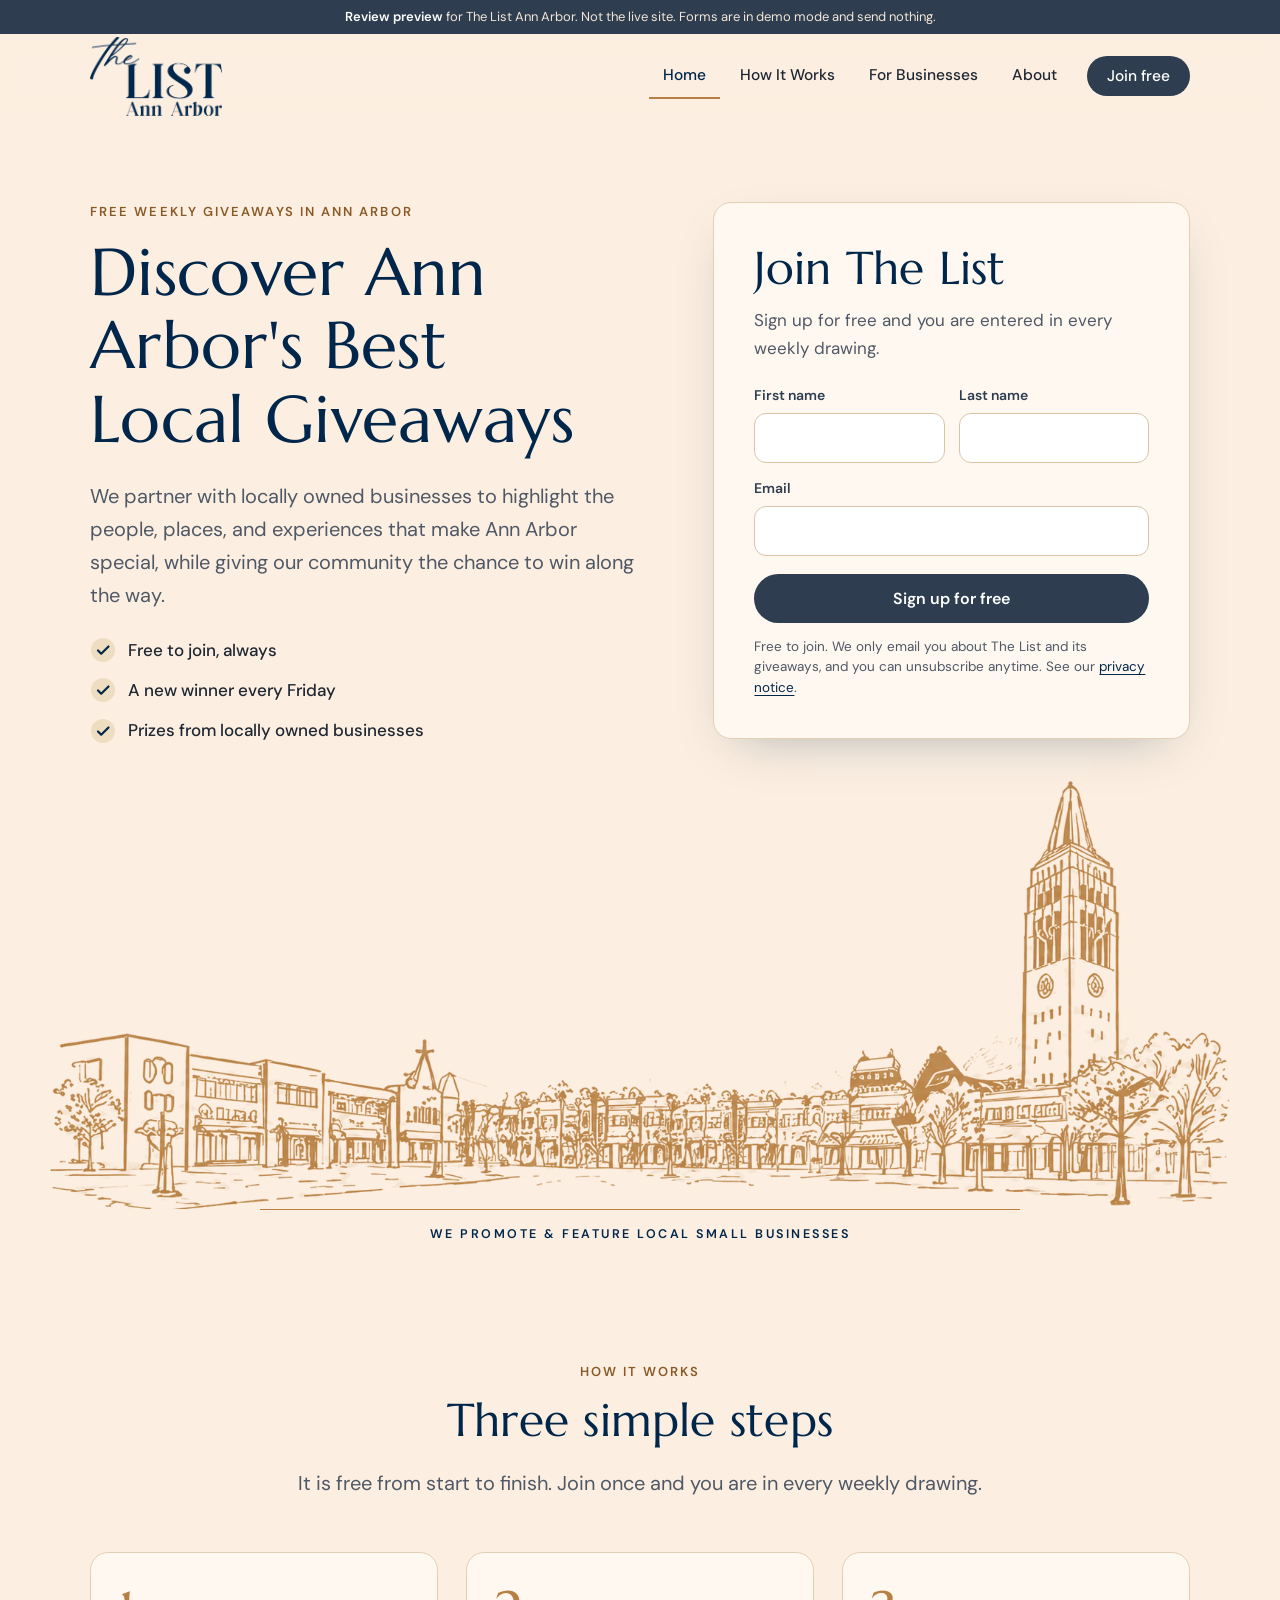
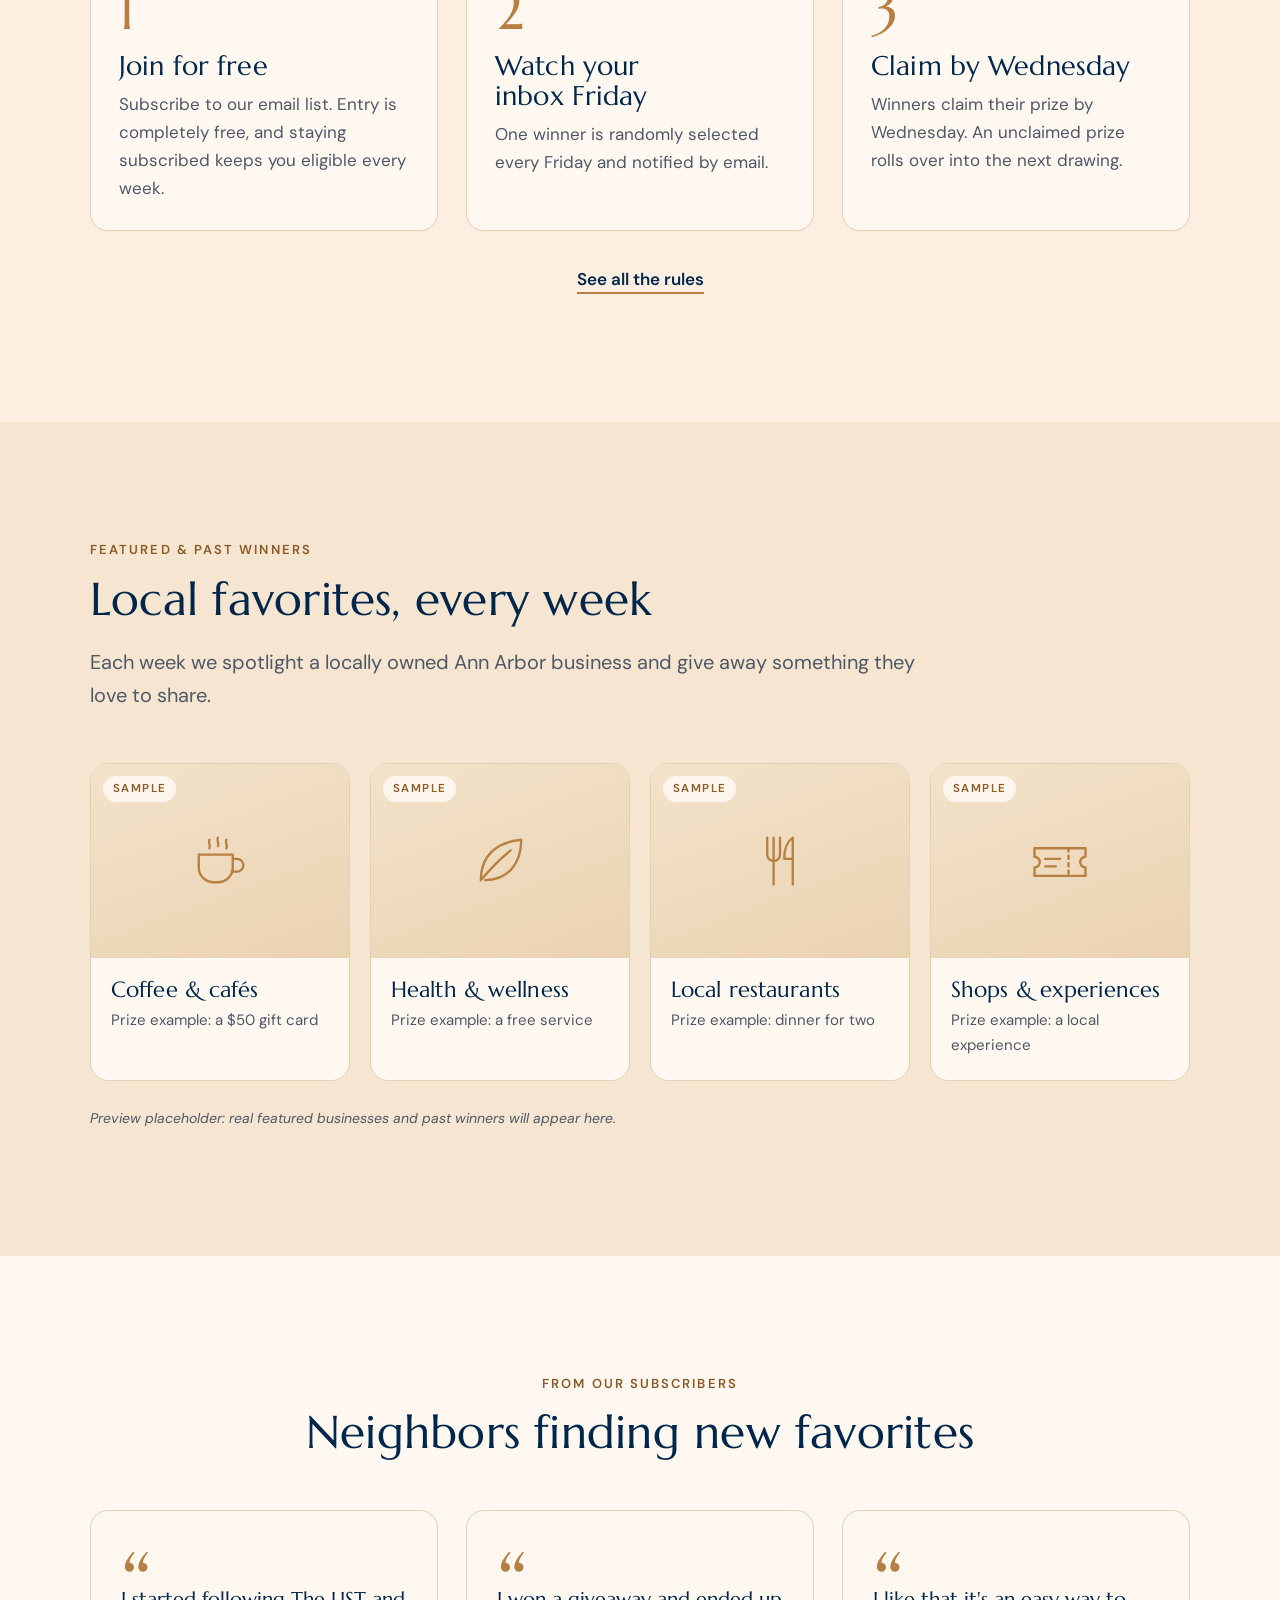
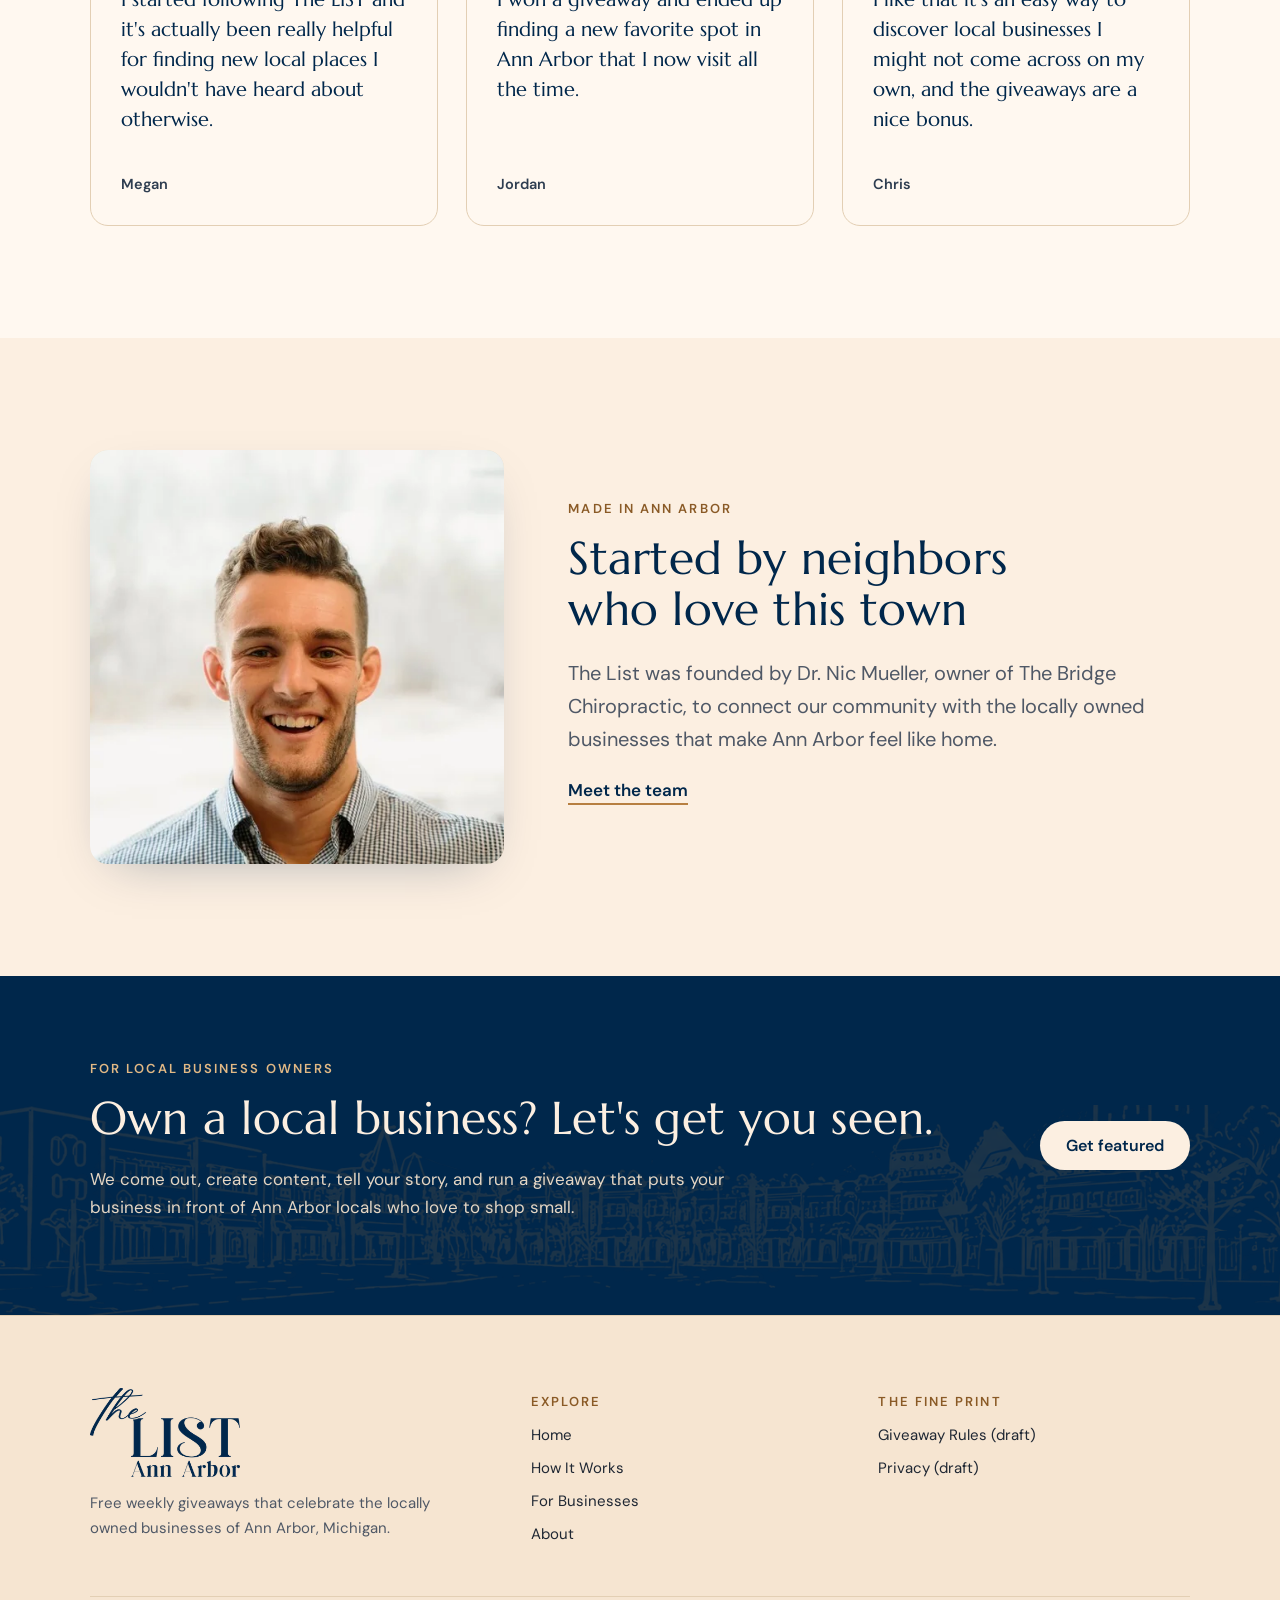
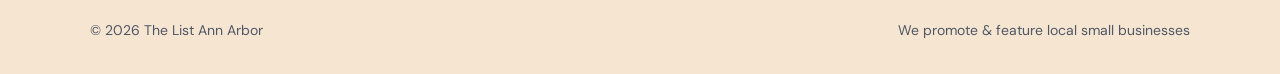
==== index.html @ df123ea3 "The List Ann Arbor: first review preview (Home, How It Works, For Businesses, About, draft Rules and" ====
<!DOCTYPE html>
<html lang="en">
<head>
<meta charset="utf-8">
<meta name="viewport" content="width=device-width, initial-scale=1">
<meta name="robots" content="noindex, nofollow">
<title>The List Ann Arbor | Free Weekly Local Giveaways in Ann Arbor</title>
<meta name="description" content="Join The List Ann Arbor for free and win prizes from locally owned Ann Arbor businesses. One winner is drawn every Friday.">
<meta name="theme-color" content="#FCEFE1">
<meta property="og:type" content="website">
<meta property="og:site_name" content="The List Ann Arbor">
<meta property="og:title" content="The List Ann Arbor | Free Weekly Local Giveaways in Ann Arbor">
<meta property="og:description" content="Join The List Ann Arbor for free and win prizes from locally owned Ann Arbor businesses. One winner is drawn every Friday.">
<meta property="og:url" content="https://localember.github.io/the-list-ann-arbor-review/">
<meta property="og:image" content="https://localember.github.io/the-list-ann-arbor-review/assets/img/og-the-list-ann-arbor.jpg">
<meta property="og:image:width" content="1200">
<meta property="og:image:height" content="630">
<meta property="og:image:alt" content="The List Ann Arbor logo above a line drawing of downtown Ann Arbor">
<meta name="twitter:card" content="summary_large_image">
<link rel="icon" type="image/png" href="assets/img/favicon-64.png">
<link rel="apple-touch-icon" href="assets/img/apple-touch-icon.png">
<link rel="preconnect" href="https://fonts.googleapis.com">
<link rel="preconnect" href="https://fonts.gstatic.com" crossorigin>
<link href="https://fonts.googleapis.com/css2?family=DM+Sans:opsz,wght@9..40,400;9..40,500;9..40,600&family=Marcellus&display=swap" rel="stylesheet">
<script>document.documentElement.className+=" js";</script>
<link rel="stylesheet" href="assets/site.css">
<script type="application/ld+json">{"@context": "https://schema.org", "@type": "Organization", "@id": "https://www.thelistannarbor.com/#organization", "name": "The List Ann Arbor", "alternateName": "The LIST", "url": "https://www.thelistannarbor.com/", "logo": "https://localember.github.io/the-list-ann-arbor-review/assets/img/the-list-logo-navy-560.png", "image": "https://localember.github.io/the-list-ann-arbor-review/assets/img/og-the-list-ann-arbor.jpg", "description": "A free weekly giveaway email list that features and promotes locally owned Ann Arbor businesses.", "areaServed": {"@type": "City", "name": "Ann Arbor", "containedInPlace": {"@type": "State", "name": "Michigan"}}, "founder": {"@type": "Person", "name": "Dr. Nic Mueller"}}</script>
<script type="application/ld+json">{"@context": "https://schema.org", "@type": "WebSite", "name": "The List Ann Arbor", "url": "https://www.thelistannarbor.com/", "publisher": {"@id": "https://www.thelistannarbor.com/#organization"}}</script>
</head>
<body>
<a class="skip" href="#main">Skip to content</a>
<div class="preview-bar"><strong>Review preview</strong> for The List Ann Arbor. Not the live site. Forms are in demo mode and send nothing.</div>
<header class="site-header">
  <div class="wrap header-row">
    <a class="brand" href="index.html" aria-label="The List Ann Arbor, home"><img src="assets/img/the-list-logo-navy-280.webp" srcset="assets/img/the-list-logo-navy-280.webp 280w, assets/img/the-list-logo-navy-560.webp 560w" sizes="132px" width="280" height="167" alt="The List Ann Arbor"></a>
    <button class="nav-toggle" type="button" aria-controls="site-nav" aria-expanded="false" aria-label="Open menu"><svg viewBox="0 0 24 24" aria-hidden="true"><path d="M3 6h18M3 12h18M3 18h18" stroke="currentColor" stroke-width="2" stroke-linecap="round"/></svg></button>
    <nav class="nav" id="site-nav" aria-label="Main">
      <a href="index.html" aria-current="page">Home</a>
<a href="how-the-list-works.html">How It Works</a>
<a href="for-businesses.html">For Businesses</a>
<a href="about.html">About</a>
      <a class="btn" href="#join">Join free</a>
    </nav>
  </div>
</header>
<main id="main">
<section class="hero" aria-labelledby="hero-h">
  <div class="wrap hero-grid hero-home">
    <div class="hero-text">
      <span class="eyebrow">Free weekly giveaways in Ann Arbor</span>
      <h1 id="hero-h">Discover Ann Arbor's Best Local Giveaways</h1>
      <p class="lead">We partner with locally owned businesses to highlight the people, places, and experiences that make Ann Arbor special, while giving our community the chance to win along the way.</p>
    </div>
    <ul class="ticks hero-ticks">
        <li><svg viewBox="0 0 26 26" aria-hidden="true"><circle cx="13" cy="13" r="12" fill="#EEDDC1"/><path d="M8 13.5l3.2 3.2L18.5 9.5" fill="none" stroke="#00274B" stroke-width="2.2" stroke-linecap="round" stroke-linejoin="round"/></svg>Free to join, always</li>
        <li><svg viewBox="0 0 26 26" aria-hidden="true"><circle cx="13" cy="13" r="12" fill="#EEDDC1"/><path d="M8 13.5l3.2 3.2L18.5 9.5" fill="none" stroke="#00274B" stroke-width="2.2" stroke-linecap="round" stroke-linejoin="round"/></svg>A new winner every Friday</li>
        <li><svg viewBox="0 0 26 26" aria-hidden="true"><circle cx="13" cy="13" r="12" fill="#EEDDC1"/><path d="M8 13.5l3.2 3.2L18.5 9.5" fill="none" stroke="#00274B" stroke-width="2.2" stroke-linecap="round" stroke-linejoin="round"/></svg>Prizes from locally owned businesses</li>
    </ul>
    <div class="card form-card" id="join">
  <div class="form-body">
    <h2>Join The List</h2>
    <p class="form-intro">Sign up for free and you are entered in every weekly drawing.</p>
    <!-- LEAD FORM (consumer). PREVIEW: no action, nothing posts. At launch site.js sends this to the GHL webhook (LEAD_WEBHOOK_URL). -->
    <form data-lead-form="consumer" autocomplete="on">
      <input type="hidden" name="source" value="website-signup">
      <div class="hp" aria-hidden="true"><label>Company <input type="text" name="hp_company" tabindex="-1" autocomplete="off"></label></div>
      <div class="form-grid">
        <div class="field"><label for="join-fn">First name</label><input id="join-fn" name="first_name" type="text" autocomplete="given-name" required></div>
        <div class="field"><label for="join-ln">Last name</label><input id="join-ln" name="last_name" type="text" autocomplete="family-name" required></div>
        <div class="field full"><label for="join-em">Email</label><input id="join-em" name="email" type="email" autocomplete="email" inputmode="email" required></div>
      </div>
      <div class="form-actions"><button class="btn" type="submit">Sign up for free</button></div>
      <p class="fine">Free to join. We only email you about The List and its giveaways, and you can unsubscribe anytime. See our <a href="privacy.html">privacy notice</a>.</p>
    </form>
  </div>
  <div class="form-success" role="status" aria-live="polite">
    <svg viewBox="0 0 56 56" aria-hidden="true"><circle cx="28" cy="28" r="27" fill="#EEDDC1"/><path d="M17 29l7.5 7.5L40 21" fill="none" stroke="#00274B" stroke-width="3.2" stroke-linecap="round" stroke-linejoin="round"/></svg>
    <h3>You are on The List!</h3>
    <p>Watch your inbox on Fridays. If you win, we will email you, and you will have until Wednesday to claim your prize.</p>
    <p class="demo-note">Preview only: this form is in demo mode and nothing was sent.</p>
  </div>
</div>
  </div>
  <div class="skyline">
    <img src="assets/img/ann-arbor-drawing-1600.webp" srcset="assets/img/ann-arbor-drawing-900.webp 900w, assets/img/ann-arbor-drawing-1600.webp 1600w" sizes="(min-width:1400px) 1400px, 100vw" width="1600" height="581" alt="Hand-drawn line illustration of downtown Ann Arbor storefronts and the Burton Memorial Tower">
    <p class="skyline-caption">We promote &amp; feature local small businesses</p>
  </div>
</section>

<section class="section" aria-labelledby="how-h">
  <div class="wrap">
    <div class="section-head center reveal"><span class="eyebrow">How it works</span><h2 id="how-h">Three simple steps</h2><p class="lead">It is free from start to finish. Join once and you are in every weekly drawing.</p></div>
    <div class="steps">
      <div class="step reveal"><span class="step-num">1</span><h3>Join for free</h3><p>Subscribe to our email list. Entry is completely free, and staying subscribed keeps you eligible every week.</p></div>
      <div class="step reveal"><span class="step-num">2</span><h3>Watch your inbox Friday</h3><p>One winner is randomly selected every Friday and notified by email.</p></div>
      <div class="step reveal"><span class="step-num">3</span><h3>Claim by Wednesday</h3><p>Winners claim their prize by Wednesday. An unclaimed prize rolls over into the next drawing.</p></div>
    </div>
    <p class="steps-foot center"><a class="text-link" href="how-the-list-works.html">See all the rules</a></p>
  </div>
</section>

<section class="section band-lo" aria-labelledby="feat-h">
  <!-- PLACEHOLDER STRIP: sample categories only. Replace with real featured businesses / past winners (photo, name, prize, week) once The List shares them. -->
  <div class="wrap">
    <div class="section-head reveal"><span class="eyebrow">Featured &amp; past winners</span><h2 id="feat-h">Local favorites, every week</h2><p class="lead">Each week we spotlight a locally owned Ann Arbor business and give away something they love to share.</p></div>
    <div class="featured">
      <article class="feature reveal">
        <div class="feature-art"><svg viewBox="0 0 64 64" aria-hidden="true"><path fill="none" stroke="#B77F41" stroke-width="2.2" stroke-linecap="round" stroke-linejoin="round" d="M12 26h32v12a14 14 0 0 1-14 14h-4a14 14 0 0 1-14-14z"/><path fill="none" stroke="#B77F41" stroke-width="2.2" stroke-linecap="round" stroke-linejoin="round" d="M44 30h4a6 6 0 0 1 0 12h-5"/><path fill="none" stroke="#B77F41" stroke-width="2.2" stroke-linecap="round" stroke-linejoin="round" d="M22 12c-2 3 2 5 0 8M30 10c-2 3 2 5 0 8M38 12c-2 3 2 5 0 8"/></svg><span class="chip">Sample</span></div>
        <div class="feature-body"><h3>Coffee &amp; cafés</h3><p>Prize example: a $50 gift card</p></div>
      </article>
      <article class="feature reveal">
        <div class="feature-art"><svg viewBox="0 0 64 64" aria-hidden="true"><path fill="none" stroke="#B77F41" stroke-width="2.2" stroke-linecap="round" stroke-linejoin="round" d="M14 50C14 26 30 14 52 12c0 24-14 38-34 38"/><path fill="none" stroke="#B77F41" stroke-width="2.2" stroke-linecap="round" stroke-linejoin="round" d="M14 50c10-12 18-20 28-28"/></svg><span class="chip">Sample</span></div>
        <div class="feature-body"><h3>Health &amp; wellness</h3><p>Prize example: a free service</p></div>
      </article>
      <article class="feature reveal">
        <div class="feature-art"><svg viewBox="0 0 64 64" aria-hidden="true"><path fill="none" stroke="#B77F41" stroke-width="2.2" stroke-linecap="round" stroke-linejoin="round" d="M20 10v16a6 6 0 0 0 12 0V10M26 10v44"/><path fill="none" stroke="#B77F41" stroke-width="2.2" stroke-linecap="round" stroke-linejoin="round" d="M44 54V10c-6 4-8 12-8 20h8"/></svg><span class="chip">Sample</span></div>
        <div class="feature-body"><h3>Local restaurants</h3><p>Prize example: dinner for two</p></div>
      </article>
      <article class="feature reveal">
        <div class="feature-art"><svg viewBox="0 0 64 64" aria-hidden="true"><path fill="none" stroke="#B77F41" stroke-width="2.2" stroke-linecap="round" stroke-linejoin="round" d="M8 20h48v8a5 5 0 0 0 0 10v8H8v-8a5 5 0 0 0 0-10z"/><path fill="none" stroke="#B77F41" stroke-width="2.2" stroke-linecap="round" stroke-linejoin="round" d="M40 20v26" stroke-dasharray="3 4"/><path fill="none" stroke="#B77F41" stroke-width="2.2" stroke-linecap="round" stroke-linejoin="round" d="M18 30h14M18 37h10"/></svg><span class="chip">Sample</span></div>
        <div class="feature-body"><h3>Shops &amp; experiences</h3><p>Prize example: a local experience</p></div>
      </article>
    </div>
    <p class="placeholder-note">Preview placeholder: real featured businesses and past winners will appear here.</p>
  </div>
</section>

<section class="section band-hi" aria-labelledby="quotes-h">
  <!-- PLACEHOLDER TESTIMONIALS: copied from Ashley's mockup. Confirm these are real subscriber quotes (and OK to publish with first names) before launch. -->
  <div class="wrap">
    <div class="section-head center reveal"><span class="eyebrow">From our subscribers</span><h2 id="quotes-h">Neighbors finding new favorites</h2></div>
    <div class="quotes reveal">
      <figure class="quote"><blockquote><p>I started following The LIST and it&#x27;s actually been really helpful for finding new local places I wouldn&#x27;t have heard about otherwise.</p></blockquote><figcaption>Megan</figcaption></figure>
      <figure class="quote"><blockquote><p>I won a giveaway and ended up finding a new favorite spot in Ann Arbor that I now visit all the time.</p></blockquote><figcaption>Jordan</figcaption></figure>
      <figure class="quote"><blockquote><p>I like that it&#x27;s an easy way to discover local businesses I might not come across on my own, and the giveaways are a nice bonus.</p></blockquote><figcaption>Chris</figcaption></figure>
    </div>
  </div>
</section>

<section class="section" aria-labelledby="team-h">
  <div class="wrap split">
    <div class="portrait reveal"><img src="assets/img/dr-nic-mueller-500.webp" srcset="assets/img/dr-nic-mueller-320.webp 320w, assets/img/dr-nic-mueller-500.webp 500w" sizes="(max-width:900px) 360px, 420px" width="500" height="500" alt="Dr. Nic Mueller, founder of The List Ann Arbor" loading="lazy"></div>
    <div class="reveal">
      <span class="eyebrow">Made in Ann Arbor</span>
      <h2 id="team-h">Started by neighbors who love this town</h2>
      <p class="lead">The List was founded by Dr. Nic Mueller, owner of The Bridge Chiropractic, to connect our community with the locally owned businesses that make Ann Arbor feel like home.</p>
      <p><a class="text-link" href="about.html">Meet the team</a></p>
    </div>
  </div>
</section>

<section class="section-tight biz-band" aria-labelledby="biz-h">
  <div class="wrap biz-grid">
    <div>
      <span class="eyebrow" style="color:#E2B985">For local business owners</span>
      <h2 id="biz-h">Own a local business? Let's get you seen.</h2>
      <p>We come out, create content, tell your story, and run a giveaway that puts your business in front of Ann Arbor locals who love to shop small.</p>
    </div>
    <a class="btn btn-cream" href="for-businesses.html">Get featured</a>
  </div>
</section>
</main>
<footer class="site-footer">
  <div class="wrap">
    <div class="foot-grid">
      <div class="foot-brand">
        <img src="assets/img/the-list-logo-navy-280.webp" width="280" height="167" alt="The List Ann Arbor" loading="lazy">
        <p>Free weekly giveaways that celebrate the locally owned businesses of Ann Arbor, Michigan.</p>
      </div>
      <div>
        <h2>Explore</h2>
        <ul>
          <li><a href="index.html">Home</a></li>
          <li><a href="how-the-list-works.html">How It Works</a></li>
          <li><a href="for-businesses.html">For Businesses</a></li>
          <li><a href="about.html">About</a></li>
        </ul>
      </div>
      <div>
        <h2>The fine print</h2>
        <ul>
          <li><a href="giveaway-rules.html">Giveaway Rules (draft)</a></li>
          <li><a href="privacy.html">Privacy (draft)</a></li>
        </ul>
        <!-- PLACEHOLDER: social links and a contact email go here once The List provides them. -->
      </div>
    </div>
    <div class="foot-bottom">
      <span>&copy; 2026 The List Ann Arbor</span>
      <span>We promote &amp; feature local small businesses</span>
    </div>
  </div>
</footer>
<script src="assets/site.js" defer></script>
</body>
</html>
---- assets/site.css ----
/* The List Ann Arbor | review preview stylesheet (Local Ember) */
:root{
  --cream:#FCEFE1; --cream-hi:#FFF8F0; --cream-lo:#F6E5D1;
  --navy:#00274B; --slate:#2E3D50; --gold:#B77F41; --gold-text:#8A5A26; --tan:#EEDDC1;
  --ink:#1F2733; --muted:#4F5866; --line:#E3CFB4;
  --radius:18px; --shadow:0 18px 50px -24px rgba(0,39,75,.35);
  --wrap:1180px; --pad:clamp(20px,5vw,40px);
  --serif:"Marcellus",Georgia,"Times New Roman",serif;
  --sans:"DM Sans",system-ui,-apple-system,"Segoe UI",Roboto,Arial,sans-serif;
}
*,*::before,*::after{box-sizing:border-box}
html{-webkit-text-size-adjust:100%;scroll-behavior:smooth;scroll-padding-top:96px}
body{margin:0;background:var(--cream);color:var(--ink);font:400 17px/1.65 var(--sans);overflow-x:hidden}
img{max-width:100%;height:auto;display:block}
a{color:var(--navy);text-underline-offset:3px}
a:hover{color:var(--gold-text)}
:focus-visible{outline:3px solid var(--gold);outline-offset:3px;border-radius:6px}
h1,h2,h3{font-family:var(--serif);font-weight:400;color:var(--navy);line-height:1.12;margin:0 0 .45em;letter-spacing:.005em}
h1{font-size:clamp(38px,6.2vw,66px)}
h1,h2,h3{text-wrap:balance}
h2{font-size:clamp(30px,4.2vw,46px)}
h3{font-size:clamp(22px,2.4vw,27px)}
p{margin:0 0 1em}
.wrap{max-width:var(--wrap);margin:0 auto;padding:0 var(--pad)}
.narrow{max-width:760px}
.center{text-align:center}
.eyebrow{display:inline-block;font:600 13px/1.2 var(--sans);letter-spacing:.16em;text-transform:uppercase;color:var(--gold-text);margin-bottom:16px}
.lead{font-size:clamp(18px,1.6vw,20px);color:var(--muted);max-width:60ch}
.center .lead{margin-left:auto;margin-right:auto}
.skip{position:absolute;left:-999px;top:0;background:var(--navy);color:#fff;padding:10px 16px;z-index:100}
.skip:focus{left:12px;top:12px}
.sr-only{position:absolute;width:1px;height:1px;overflow:hidden;clip:rect(0 0 0 0);white-space:nowrap}

/* review bar */
.preview-bar{background:var(--slate);color:#F3E6D6;font-size:13px;line-height:1.4;text-align:center;padding:8px var(--pad)}
.preview-bar strong{color:#fff;font-weight:600}

/* header */
.site-header{position:sticky;top:0;z-index:50;background:rgba(252,239,225,.94);backdrop-filter:saturate(1.2) blur(8px);-webkit-backdrop-filter:saturate(1.2) blur(8px);border-bottom:1px solid transparent;transition:border-color .2s}
.site-header.is-stuck{border-bottom-color:var(--line)}
.header-row{display:flex;align-items:center;justify-content:space-between;gap:20px;min-height:84px}
.brand{display:block;flex:none}
.brand img{width:132px;height:auto}
.nav{display:flex;align-items:center;gap:6px}
.nav a{font-size:15.5px;font-weight:500;color:var(--ink);text-decoration:none;padding:10px 14px;border-radius:999px;white-space:nowrap}
.nav a:hover{color:var(--navy);background:rgba(238,221,193,.6)}
.nav a[aria-current="page"]{color:var(--navy);box-shadow:inset 0 -2px 0 var(--gold);border-radius:0}
.nav .btn{margin-left:10px;padding:11px 20px}
.nav-toggle{display:none}

/* buttons */
.btn{display:inline-flex;align-items:center;justify-content:center;gap:8px;font:600 16px/1.2 var(--sans);background:var(--slate);color:#fff;border:0;border-radius:999px;padding:15px 26px;text-decoration:none;cursor:pointer;transition:background .2s,transform .2s,box-shadow .2s}
.btn:hover{background:var(--navy);color:#fff;transform:translateY(-1px);box-shadow:0 10px 24px -12px rgba(0,39,75,.6)}
.nav .btn,.nav .btn:hover{color:#fff}
.btn-gold{background:var(--gold);color:#fff}
.btn-gold:hover{background:#9E6A33}
.btn-cream{background:var(--cream);color:var(--navy)}
.btn-cream:hover{background:#fff;color:var(--navy)}
.text-link{font-weight:600;color:var(--navy);text-decoration:none;border-bottom:2px solid var(--gold);padding-bottom:2px}
.text-link:hover{color:var(--gold-text)}

/* sections */
.section{padding:clamp(64px,9vw,112px) 0}
.section-tight{padding:clamp(48px,6vw,80px) 0}
.band-lo{background:var(--cream-lo)}
.band-hi{background:var(--cream-hi)}
.section-head{margin-bottom:clamp(32px,4vw,52px)}

/* hero */
.hero{padding:clamp(40px,6vw,80px) 0 0;position:relative}
.hero-grid{display:grid;grid-template-columns:1.08fr .92fr;gap:clamp(32px,5vw,72px);align-items:center}
.hero h1{margin-bottom:.35em}
.hero-home{grid-template-areas:"text form" "ticks form";row-gap:0}
.hero-home .hero-text{grid-area:text;align-self:end}
.hero-home .hero-ticks{grid-area:ticks;align-self:start;margin-top:4px}
.hero-home .form-card{grid-area:form}
.ticks{list-style:none;margin:26px 0 0;padding:0;display:grid;gap:12px}
.ticks li{display:flex;align-items:center;gap:12px;font-weight:500}
.ticks svg{flex:none;width:26px;height:26px}
.skyline{margin-top:clamp(20px,3vw,36px);position:relative;overflow:hidden}
.skyline img{width:100%;max-width:1180px;margin:0 auto}
.skyline-caption{border-top:1px solid var(--gold);max-width:760px;margin:0 auto;padding:16px var(--pad) 0;text-align:center;font:600 12.5px/1.4 var(--sans);letter-spacing:.2em;text-transform:uppercase;color:var(--navy)}
.hero-simple{padding:clamp(48px,7vw,96px) 0 clamp(24px,3vw,40px)}

/* cards + forms */
.card{background:var(--cream-hi);border:1px solid var(--line);border-radius:var(--radius);box-shadow:var(--shadow);padding:clamp(24px,3.4vw,40px)}
.form-card h2,.form-card h3{margin-bottom:.25em}
.form-card .form-intro{color:var(--muted);margin-bottom:22px}
.form-grid{display:grid;grid-template-columns:1fr 1fr;gap:14px 14px}
.form-grid .full{grid-column:1/-1}
.field label{display:block;font-size:14px;font-weight:600;color:var(--slate);margin:0 0 6px}
.field .opt{font-weight:400;color:var(--muted)}
.field input{width:100%;font:400 16px/1.3 var(--sans);color:var(--ink);background:#fff;border:1.5px solid #D9C4A6;border-radius:12px;padding:13px 14px;min-height:50px;transition:border-color .2s,box-shadow .2s}
.field input:focus{outline:none;border-color:var(--slate);box-shadow:0 0 0 4px rgba(46,61,80,.14)}
.field input:user-invalid{border-color:#B3261E}
.form-actions{margin-top:18px}
.form-actions .btn{width:100%}
.fine{font-size:13.5px;color:var(--muted);margin:14px 0 0;line-height:1.5}
.hp{position:absolute;left:-5000px;width:1px;height:1px;overflow:hidden}
.form-success{display:none;text-align:center;padding:12px 4px}
.form-success svg{width:56px;height:56px;margin:0 auto 12px}
.form-success h3{margin-bottom:.3em}
.form-success p{color:var(--muted);margin-bottom:.4em}
.form-success .demo-note{font-size:13px;color:var(--gold-text);margin-top:10px}
.is-sent .form-body{display:none}
.is-sent .form-success{display:block}

/* steps */
.steps{display:grid;grid-template-columns:repeat(3,1fr);gap:clamp(18px,2.4vw,28px);counter-reset:s}
.step{background:var(--cream-hi);border:1px solid var(--line);border-radius:var(--radius);padding:30px 28px 28px;position:relative}
.step-num{font:400 54px/1 var(--serif);color:var(--gold);display:block;margin-bottom:14px}
.step h3{margin-bottom:.35em}
.step p{color:var(--muted);margin:0}
.steps-foot{margin-top:34px}

/* rules list */
.rules{display:grid;gap:18px;margin-top:8px}
.rule{display:grid;grid-template-columns:auto 1fr;gap:22px;align-items:start;background:var(--cream-hi);border:1px solid var(--line);border-radius:var(--radius);padding:26px 28px}
.rule .step-num{margin:0;font-size:46px;min-width:40px}
.rule h3{margin-bottom:.25em}
.rule p{margin:0;color:var(--muted)}
.odds{font-family:var(--serif);font-size:22px;color:var(--navy);margin-top:30px}

/* featured strip */
.featured{display:grid;grid-template-columns:repeat(4,1fr);gap:20px}
.feature{background:var(--cream-hi);border:1px solid var(--line);border-radius:var(--radius);overflow:hidden;display:flex;flex-direction:column}
.feature-art{aspect-ratio:4/3;background:linear-gradient(160deg,#F3E2CA,#EAD3B2);display:grid;place-items:center;position:relative}
.feature-art svg{width:68px;height:68px}
.chip{position:absolute;top:12px;left:12px;background:rgba(255,248,240,.92);color:var(--gold-text);font:600 11.5px/1 var(--sans);letter-spacing:.12em;text-transform:uppercase;padding:7px 10px;border-radius:999px}
.feature-body{padding:20px 20px 22px}
.feature-body h3{font-size:22px;margin-bottom:.25em}
.feature-body p{margin:0;font-size:15px;color:var(--muted)}
.placeholder-note{margin-top:26px;font-size:14px;color:var(--muted);font-style:italic}

/* testimonials */
.quotes{display:grid;grid-template-columns:repeat(3,1fr);gap:clamp(18px,2.4vw,28px)}
.quote{margin:0;background:var(--cream-hi);border:1px solid var(--line);border-radius:var(--radius);padding:34px 30px 28px;display:flex;flex-direction:column}
.quote::before{content:"\201C";font:400 96px/1 var(--serif);color:var(--gold);display:block;height:46px;margin-top:-6px}
.quote blockquote{margin:0 0 18px;font:400 20px/1.5 var(--serif);color:var(--navy);flex:1}
.quote figcaption{font-size:14.5px;font-weight:600;color:var(--slate)}
.quote-solo{max-width:820px;margin:0 auto;text-align:center;background:none;border:0;padding:0}
.quote-solo::before{margin:0 auto}
.quote-solo blockquote{font-size:clamp(23px,2.6vw,30px)}

/* split + people */
.split{display:grid;grid-template-columns:.8fr 1.2fr;gap:clamp(28px,5vw,72px);align-items:center}
.split-even{grid-template-columns:1fr 1fr}
.portrait{border-radius:var(--radius);overflow:hidden;box-shadow:var(--shadow);background:var(--tan);aspect-ratio:1/1;max-width:420px}
.portrait img{width:100%;height:100%;object-fit:cover}
.people{display:grid;grid-template-columns:1fr 1fr;gap:clamp(20px,3vw,36px)}
.person{background:var(--cream-hi);border:1px solid var(--line);border-radius:var(--radius);padding:clamp(22px,3vw,34px);display:flex;flex-direction:column;gap:20px}
.person .portrait{max-width:none;width:100%;aspect-ratio:4/3.4;box-shadow:none}
.person .role{font:600 13px/1.3 var(--sans);letter-spacing:.14em;text-transform:uppercase;color:var(--gold-text);margin:0 0 4px}
.person h3{font-size:clamp(28px,3vw,34px);margin-bottom:.2em}
.person .sub{font-size:15px;color:var(--muted);margin-bottom:12px}
.person p{color:var(--ink)}
.monogram{display:grid;place-items:center;text-align:center;background:radial-gradient(circle at 30% 25%,#F6E7D2,#E9D3B3)}
.monogram span{font:400 120px/1 var(--serif);color:var(--navy);opacity:.85}
.monogram small{display:block;font:600 12px/1 var(--sans);letter-spacing:.16em;text-transform:uppercase;color:var(--gold-text);margin-top:10px}

/* business band */
.biz-band{background:var(--navy);color:#F3E6D6;position:relative;overflow:hidden}
.biz-band::after{content:"";position:absolute;inset:auto 0 0 0;height:62%;background:url(img/ann-arbor-drawing-1600.webp) center bottom/min(1400px,140%) auto no-repeat;opacity:.16;pointer-events:none}
.biz-band .wrap{position:relative;z-index:1}
.biz-band h2{color:var(--cream)}
.biz-band p{color:#E4D6C4;max-width:58ch}
.biz-grid{display:flex;align-items:center;justify-content:space-between;gap:28px 48px;flex-wrap:wrap}

/* includes */
.includes{display:grid;grid-template-columns:repeat(3,1fr);gap:22px}
.include{border-top:2px solid var(--gold);padding-top:20px}
.include h3{font-size:24px}
.include p{color:var(--muted);margin:0}
.logo-panel{background:var(--cream-hi);border:1px solid var(--line);border-radius:var(--radius);box-shadow:var(--shadow);padding:clamp(28px,4vw,52px);display:grid;place-items:center;gap:18px}
.logo-panel img.logo{width:min(320px,80%)}
.logo-panel img.drawing{width:100%;opacity:.9}

/* legal drafts */
.draft-flag{background:#FFF3D6;border:1.5px dashed var(--gold);border-radius:14px;padding:16px 20px;color:#5C3D17;font-size:15px;margin-bottom:34px}
.draft-flag strong{color:#3E290E}
.legal h2{font-size:clamp(24px,2.6vw,30px);margin-top:1.6em}
.legal p,.legal li{color:var(--ink)}
.legal ul{padding-left:1.2em}
.tbd{background:#FBE7C2;padding:0 .25em;border-radius:4px}

/* footer */
.site-footer{background:var(--cream-lo);border-top:1px solid var(--line);padding:clamp(48px,6vw,72px) 0 32px;font-size:15px}
.foot-grid{display:grid;grid-template-columns:1.3fr 1fr 1fr;gap:36px}
.foot-brand img{width:150px;margin-bottom:14px}
.foot-brand p{color:var(--muted);max-width:34ch}
.site-footer h2{font:600 13px/1.2 var(--sans);letter-spacing:.16em;text-transform:uppercase;color:var(--gold-text);margin:6px 0 14px}
.site-footer ul{list-style:none;margin:0;padding:0;display:grid;gap:8px}
.site-footer a{color:var(--ink);text-decoration:none}
.site-footer a:hover{color:var(--navy);text-decoration:underline}
.foot-bottom{margin-top:40px;padding-top:22px;border-top:1px solid var(--line);display:flex;justify-content:space-between;gap:12px;flex-wrap:wrap;color:var(--muted);font-size:14px}

/* reveal (progressive) */
.js .reveal{opacity:0;transform:translateY(14px);transition:opacity .7s ease,transform .7s ease}
.js .reveal.is-in{opacity:1;transform:none}
@media (prefers-reduced-motion:reduce){html{scroll-behavior:auto}.js .reveal{opacity:1;transform:none;transition:none}.btn{transition:none}}

/* ---------- responsive ---------- */
@media (max-width:1020px){
  .featured{grid-template-columns:repeat(2,1fr)}
  .quotes{grid-template-columns:1fr;max-width:640px;margin:0 auto}
}
@media (max-width:900px){
  .hero-grid,.split{grid-template-columns:1fr}
  .hero-home{grid-template-areas:"text" "form" "ticks";row-gap:28px}
  .hero-home .hero-ticks{margin:0 auto;max-width:360px}
  .steps,.includes{grid-template-columns:1fr}
  .people{grid-template-columns:1fr}
  .foot-grid{grid-template-columns:1fr 1fr}
  .foot-brand{grid-column:1/-1}
  .portrait{max-width:360px}
}
@media (max-width:880px){
  .js .nav-toggle{display:inline-flex;align-items:center;justify-content:center;width:48px;height:48px;border-radius:12px;border:1px solid var(--line);background:var(--cream-hi);color:var(--navy);cursor:pointer}
  .nav-toggle svg{width:24px;height:24px}
  .js .nav{position:absolute;left:0;right:0;top:100%;flex-direction:column;align-items:stretch;gap:2px;background:var(--cream);border-bottom:1px solid var(--line);padding:10px var(--pad) 22px;box-shadow:0 20px 30px -20px rgba(0,39,75,.3);display:none}
  .js .nav.is-open{display:flex}
  .js .nav a{padding:14px 6px;border-radius:0;border-bottom:1px solid var(--line);font-size:17px}
  .js .nav a[aria-current="page"]{box-shadow:none;color:var(--gold-text)}
  .js .nav .btn{margin:14px 0 0;border-bottom:0;padding:15px 20px;border-radius:999px}
  html:not(.js) .header-row{flex-wrap:wrap;padding:12px 0}
  html:not(.js) .nav{flex-wrap:wrap}
}
@media (max-width:560px){
  body{font-size:16.5px}
  .header-row{min-height:72px}
  .brand img{width:108px}
  .form-grid{grid-template-columns:1fr}
  .featured{grid-template-columns:1fr 1fr;gap:12px}
  .feature-body{padding:14px 14px 16px}
  .feature-body h3{font-size:18px}
  .feature-body p{font-size:13.5px}
  .feature-art svg{width:48px;height:48px}
  .chip{top:8px;left:8px;font-size:10px;padding:6px 8px}
  .rule{grid-template-columns:1fr;gap:6px;padding:22px}
  .foot-grid{grid-template-columns:1fr 1fr;gap:28px}
  .biz-grid .btn{width:100%}
  .hero-ctas .btn{width:100%}
  .skyline-caption{font-size:11px;letter-spacing:.14em}
  .quote{padding:28px 22px 22px}
  .quote blockquote{font-size:19px}
  .monogram span{font-size:96px}
  .skyline img{width:140%;max-width:none;margin-left:-38%}
  .step{display:grid;grid-template-columns:44px 1fr;column-gap:14px;padding:22px 20px}
  .step .step-num{grid-row:1/3;font-size:44px;margin:0}
  .step h3{font-size:22px}
  .split .portrait{aspect-ratio:5/4}
  .split .portrait img{object-position:50% 30%}
}
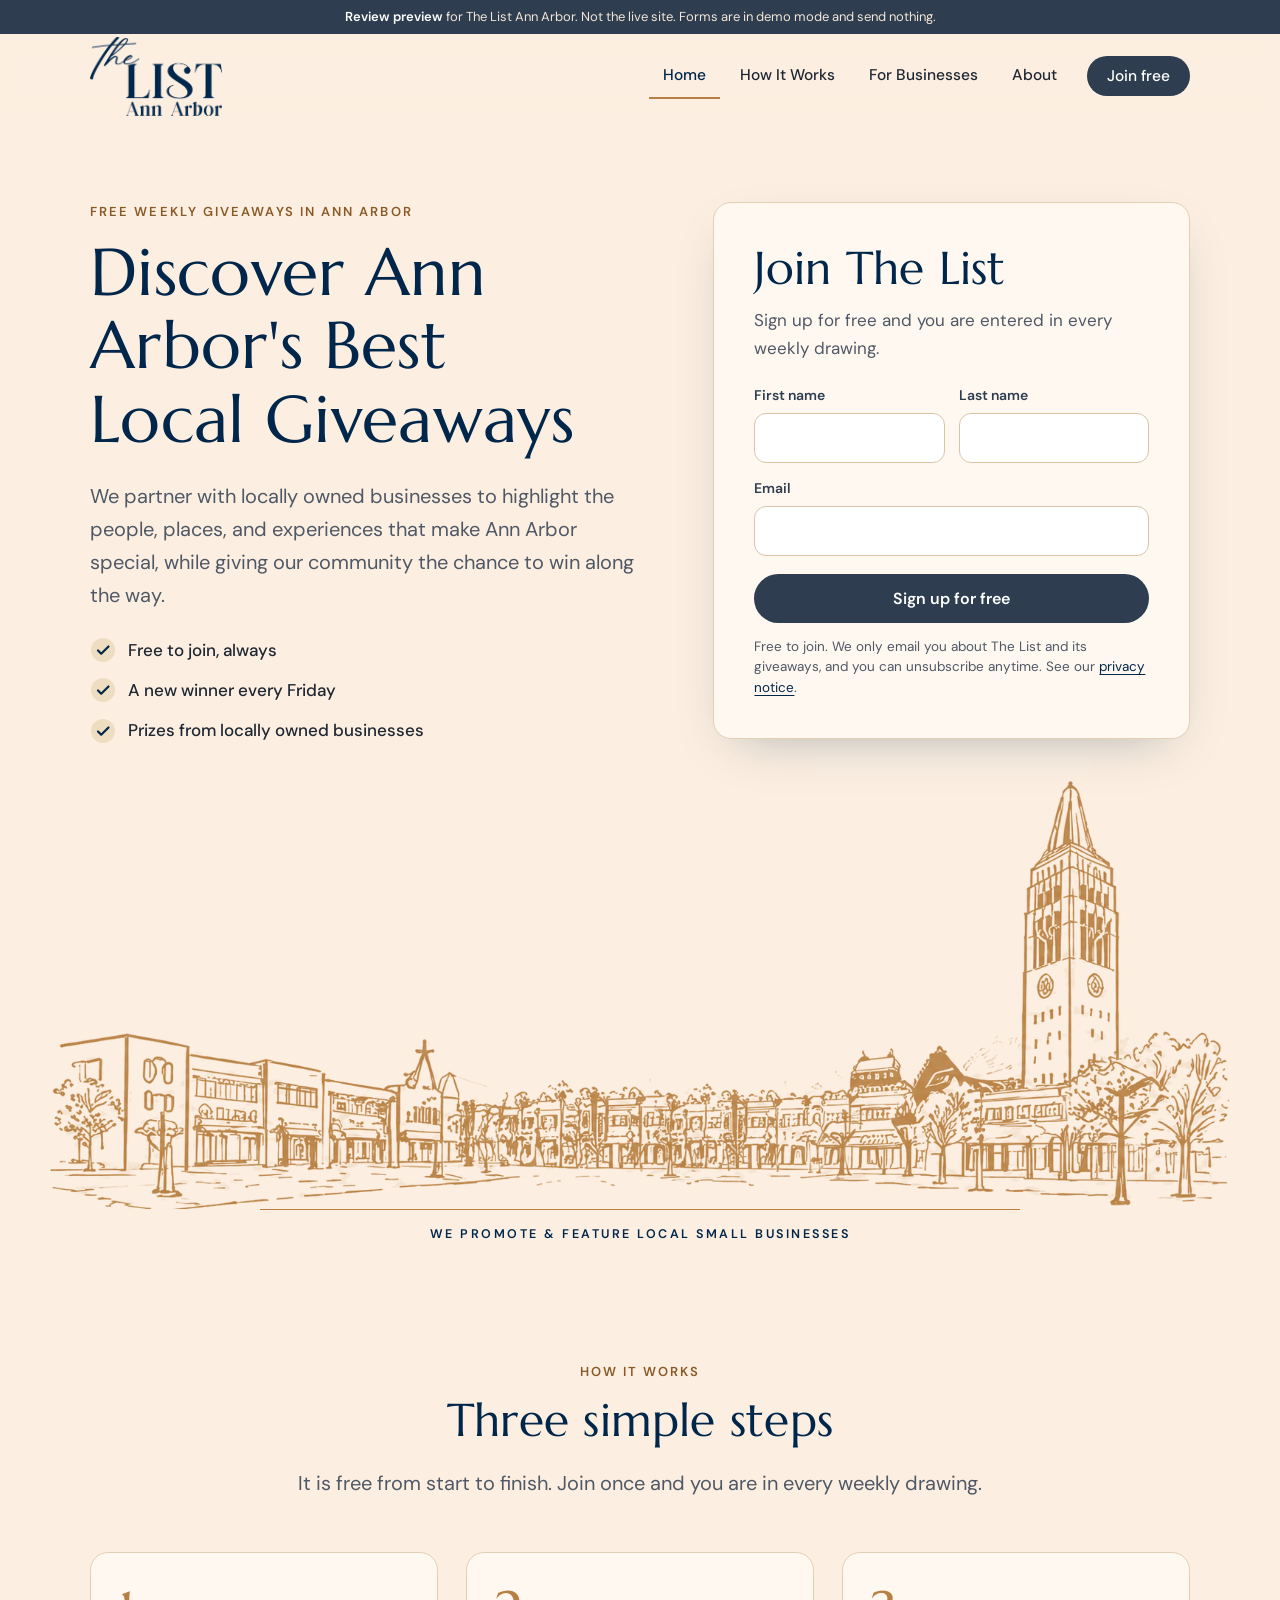
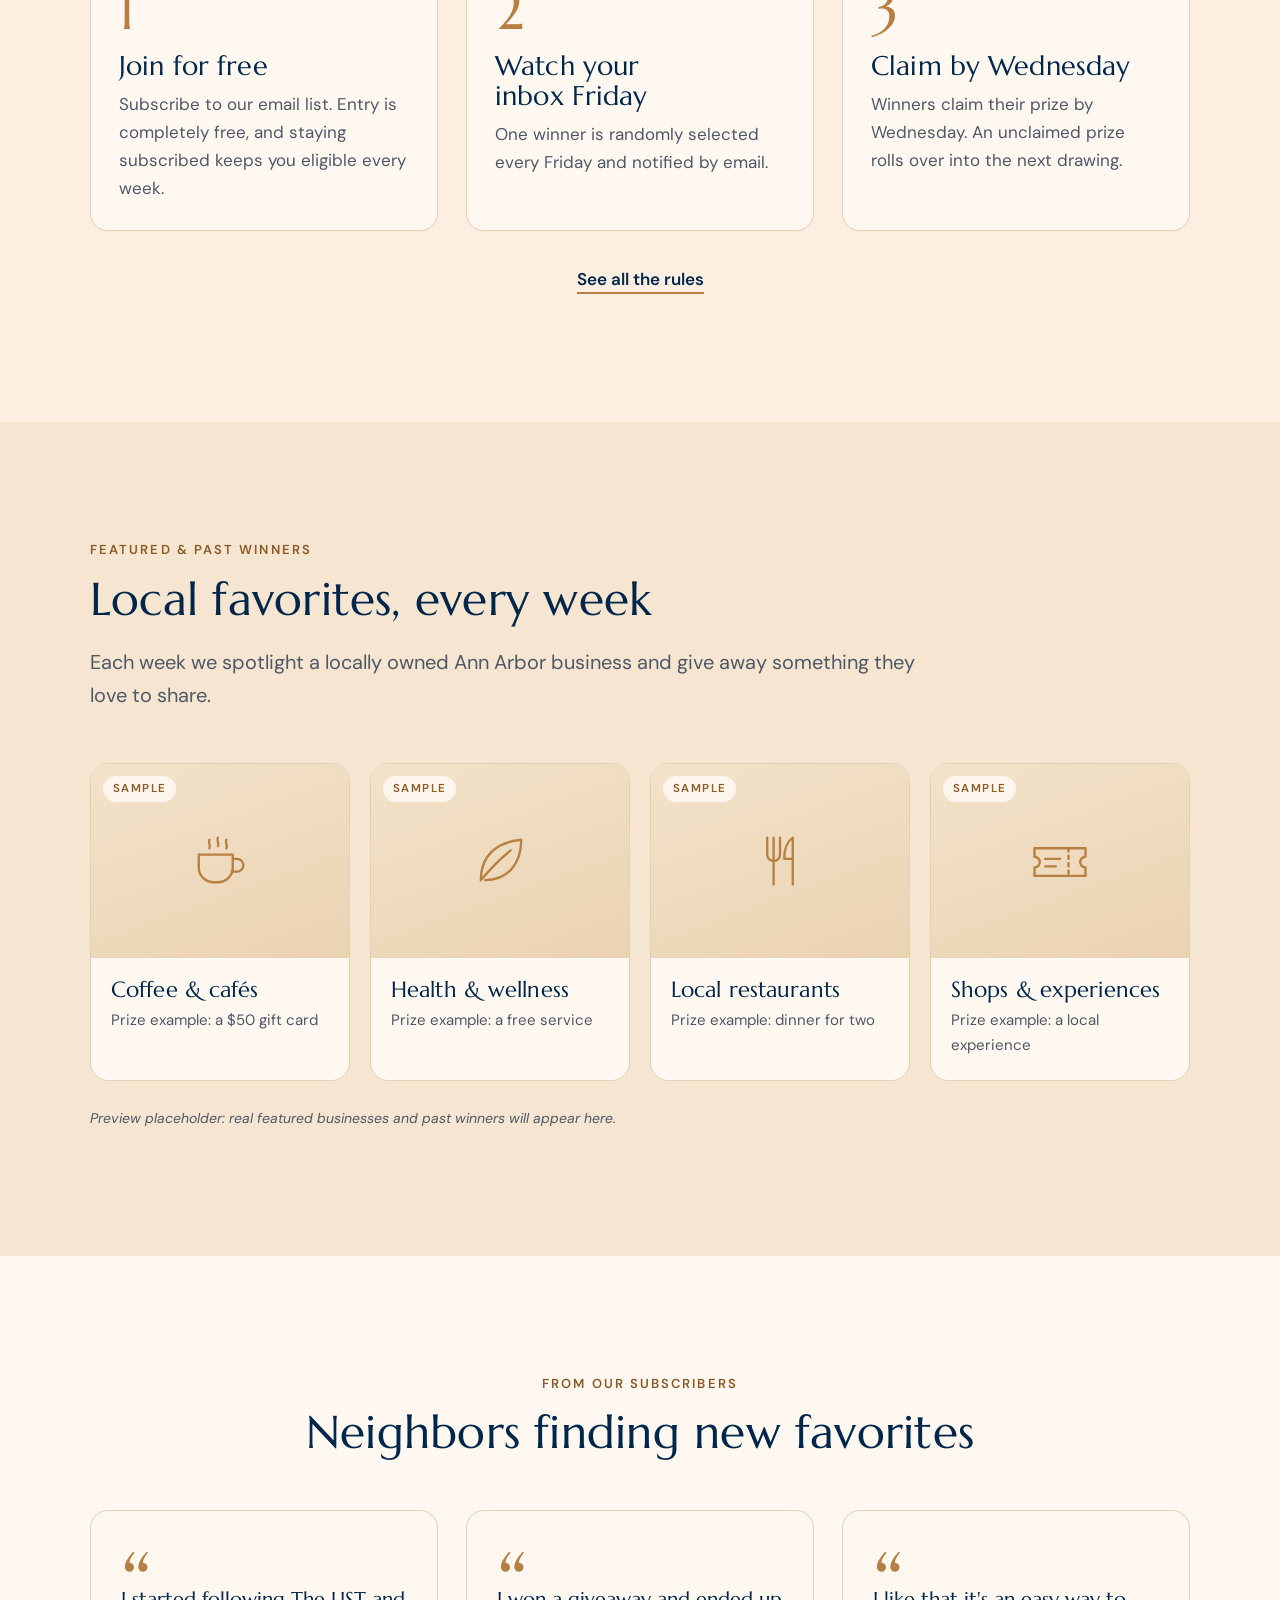
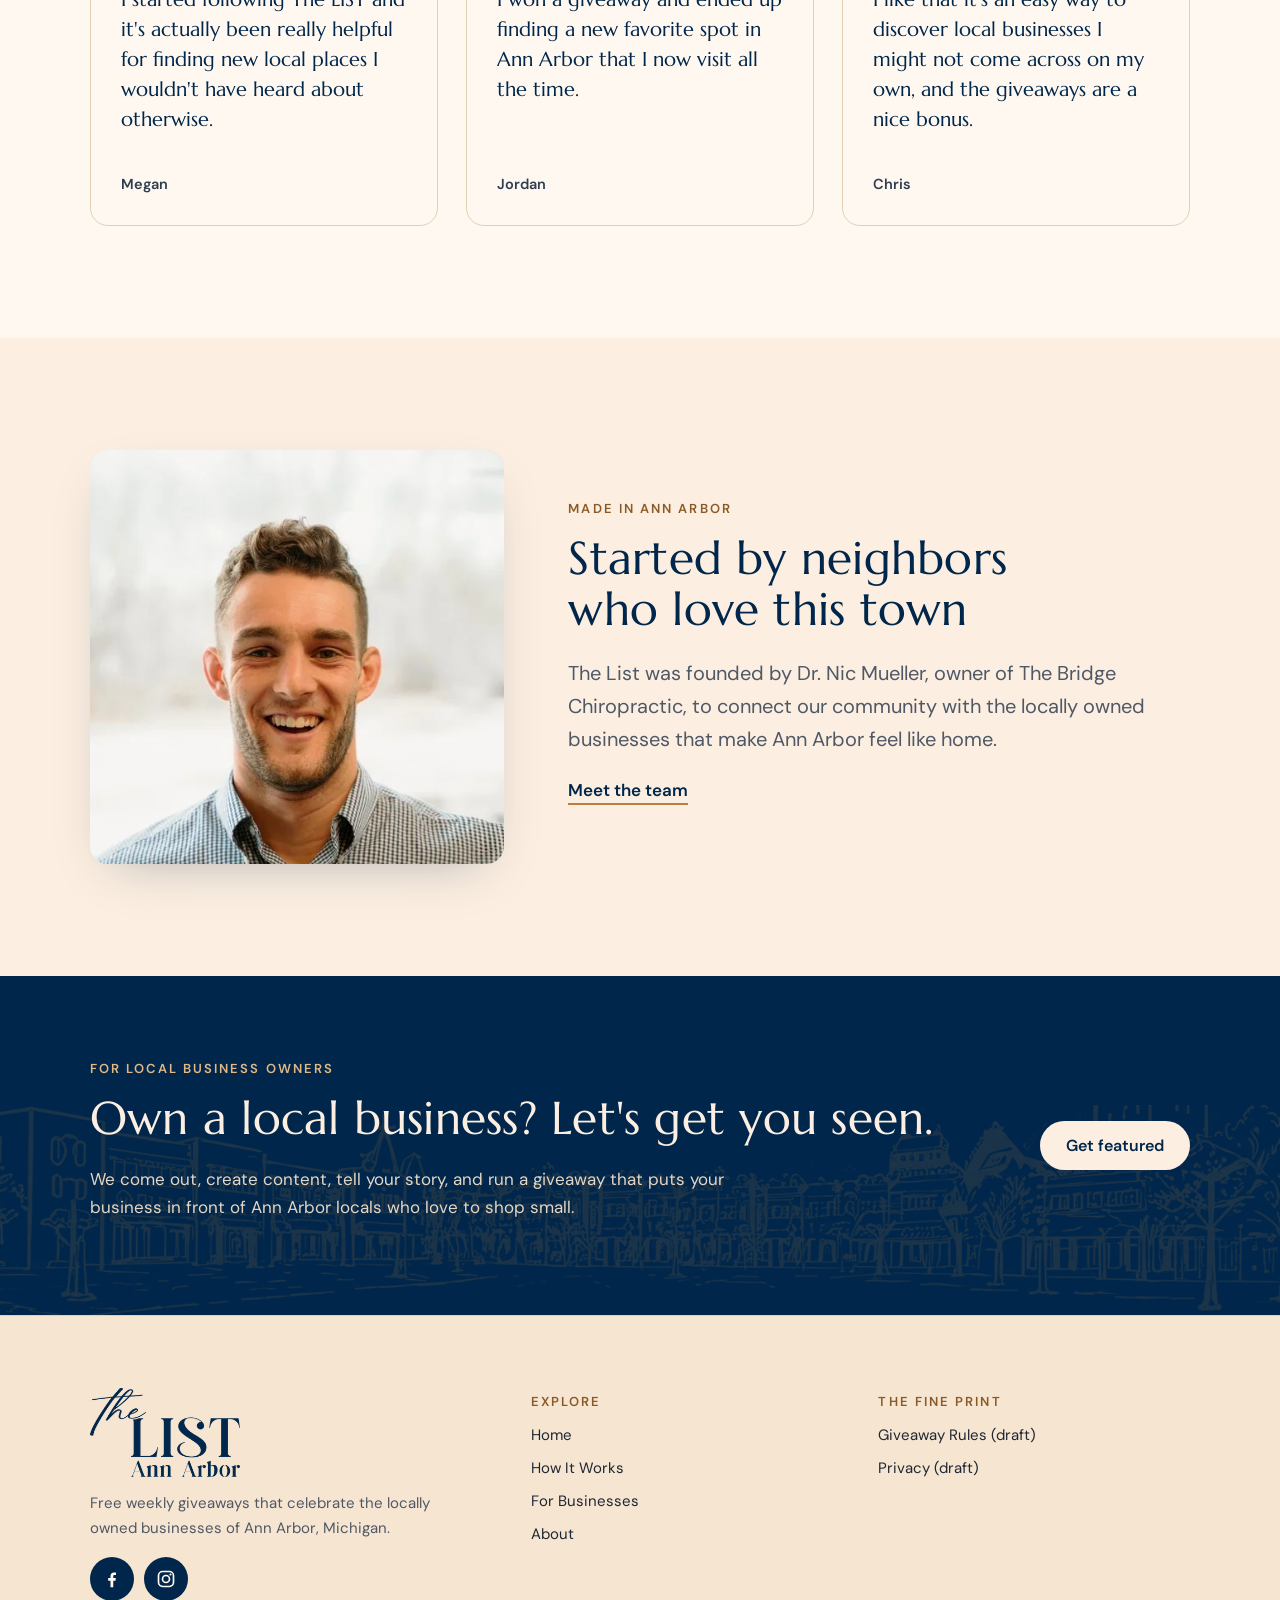
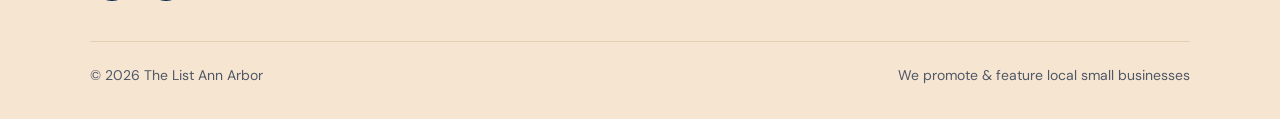
==== commit 7362de38: "Add Facebook and Instagram icon links to footer on all pages (TL-2026-10-13b)" ====
--- a/index.html
+++ b/index.html
@@ -166,6 +166,10 @@
       <div class="foot-brand">
         <img src="assets/img/the-list-logo-navy-280.webp" width="280" height="167" alt="The List Ann Arbor" loading="lazy">
         <p>Free weekly giveaways that celebrate the locally owned businesses of Ann Arbor, Michigan.</p>
+        <ul class="social" aria-label="Follow The List Ann Arbor">
+          <li><a href="https://www.facebook.com/profile.php?id=61572374563924" target="_blank" rel="noopener noreferrer" aria-label="The List Ann Arbor on Facebook"><svg viewBox="0 0 24 24" aria-hidden="true" focusable="false"><path fill="currentColor" d="M13.5 22v-8h2.7l.4-3.2h-3.1V8.8c0-.9.3-1.6 1.6-1.6h1.7V4.4c-.3 0-1.3-.1-2.5-.1-2.5 0-4.1 1.5-4.1 4.2v2.3H7.4V14h2.8v8z"/></svg></a></li>
+          <li><a href="https://www.instagram.com/thelist_annarbor/" target="_blank" rel="noopener noreferrer" aria-label="The List Ann Arbor on Instagram"><svg viewBox="0 0 24 24" aria-hidden="true" focusable="false"><rect x="3" y="3" width="18" height="18" rx="5" fill="none" stroke="currentColor" stroke-width="2"/><circle cx="12" cy="12" r="4.2" fill="none" stroke="currentColor" stroke-width="2"/><circle cx="17.4" cy="6.6" r="1.3" fill="currentColor"/></svg></a></li>
+        </ul>
       </div>
       <div>
         <h2>Explore</h2>
@@ -182,7 +186,7 @@
           <li><a href="giveaway-rules.html">Giveaway Rules (draft)</a></li>
           <li><a href="privacy.html">Privacy (draft)</a></li>
         </ul>
-        <!-- PLACEHOLDER: social links and a contact email go here once The List provides them. -->
+        <!-- PLACEHOLDER: a contact email goes here once The List provides it. -->
       </div>
     </div>
     <div class="foot-bottom">
--- a/assets/site.css
+++ b/assets/site.css
@@ -192,6 +192,10 @@
 .site-footer ul{list-style:none;margin:0;padding:0;display:grid;gap:8px}
 .site-footer a{color:var(--ink);text-decoration:none}
 .site-footer a:hover{color:var(--navy);text-decoration:underline}
+.site-footer .social{display:flex;gap:10px;margin-top:16px}
+.site-footer .social a{display:inline-flex;align-items:center;justify-content:center;width:44px;height:44px;border-radius:999px;background:var(--navy);color:var(--cream-hi);transition:background .2s,transform .2s}
+.site-footer .social a:hover{background:var(--gold);color:#fff;text-decoration:none;transform:translateY(-1px)}
+.site-footer .social svg{width:20px;height:20px}
 .foot-bottom{margin-top:40px;padding-top:22px;border-top:1px solid var(--line);display:flex;justify-content:space-between;gap:12px;flex-wrap:wrap;color:var(--muted);font-size:14px}
 
 /* reveal (progressive) */
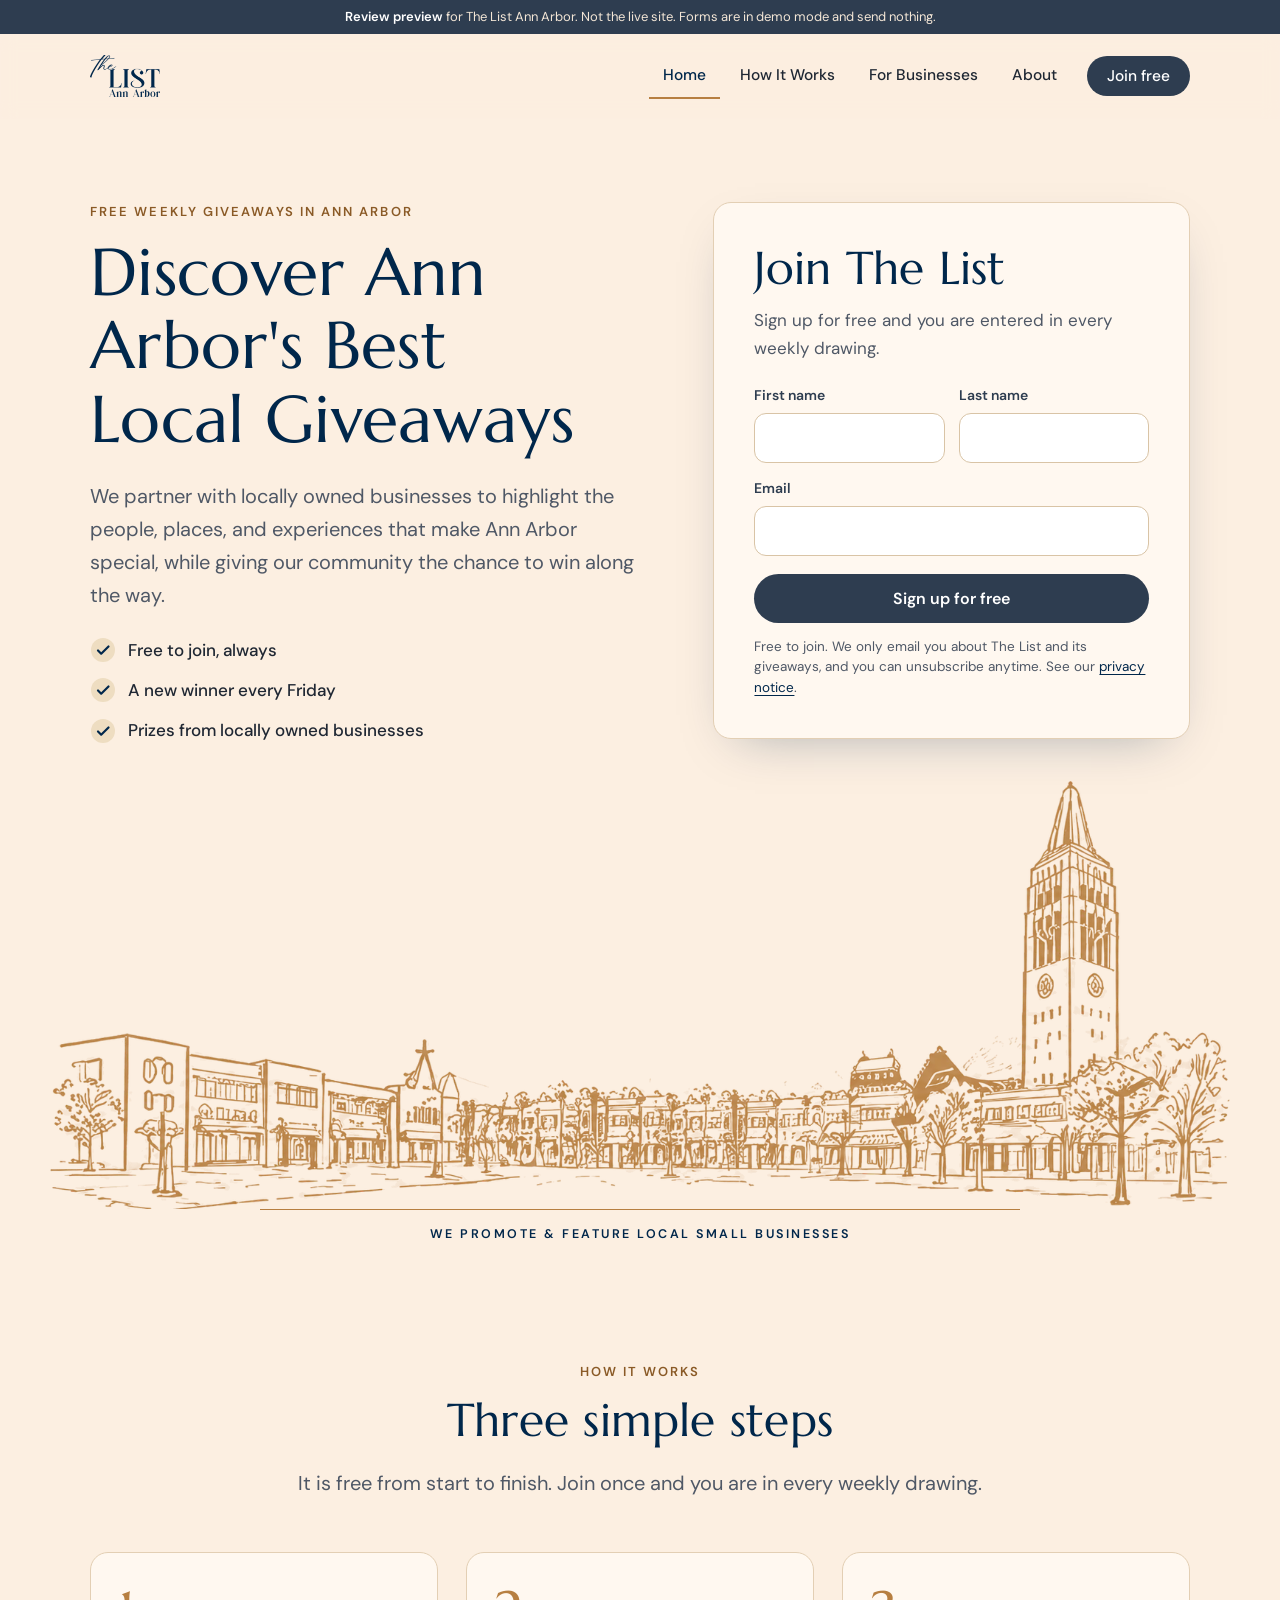
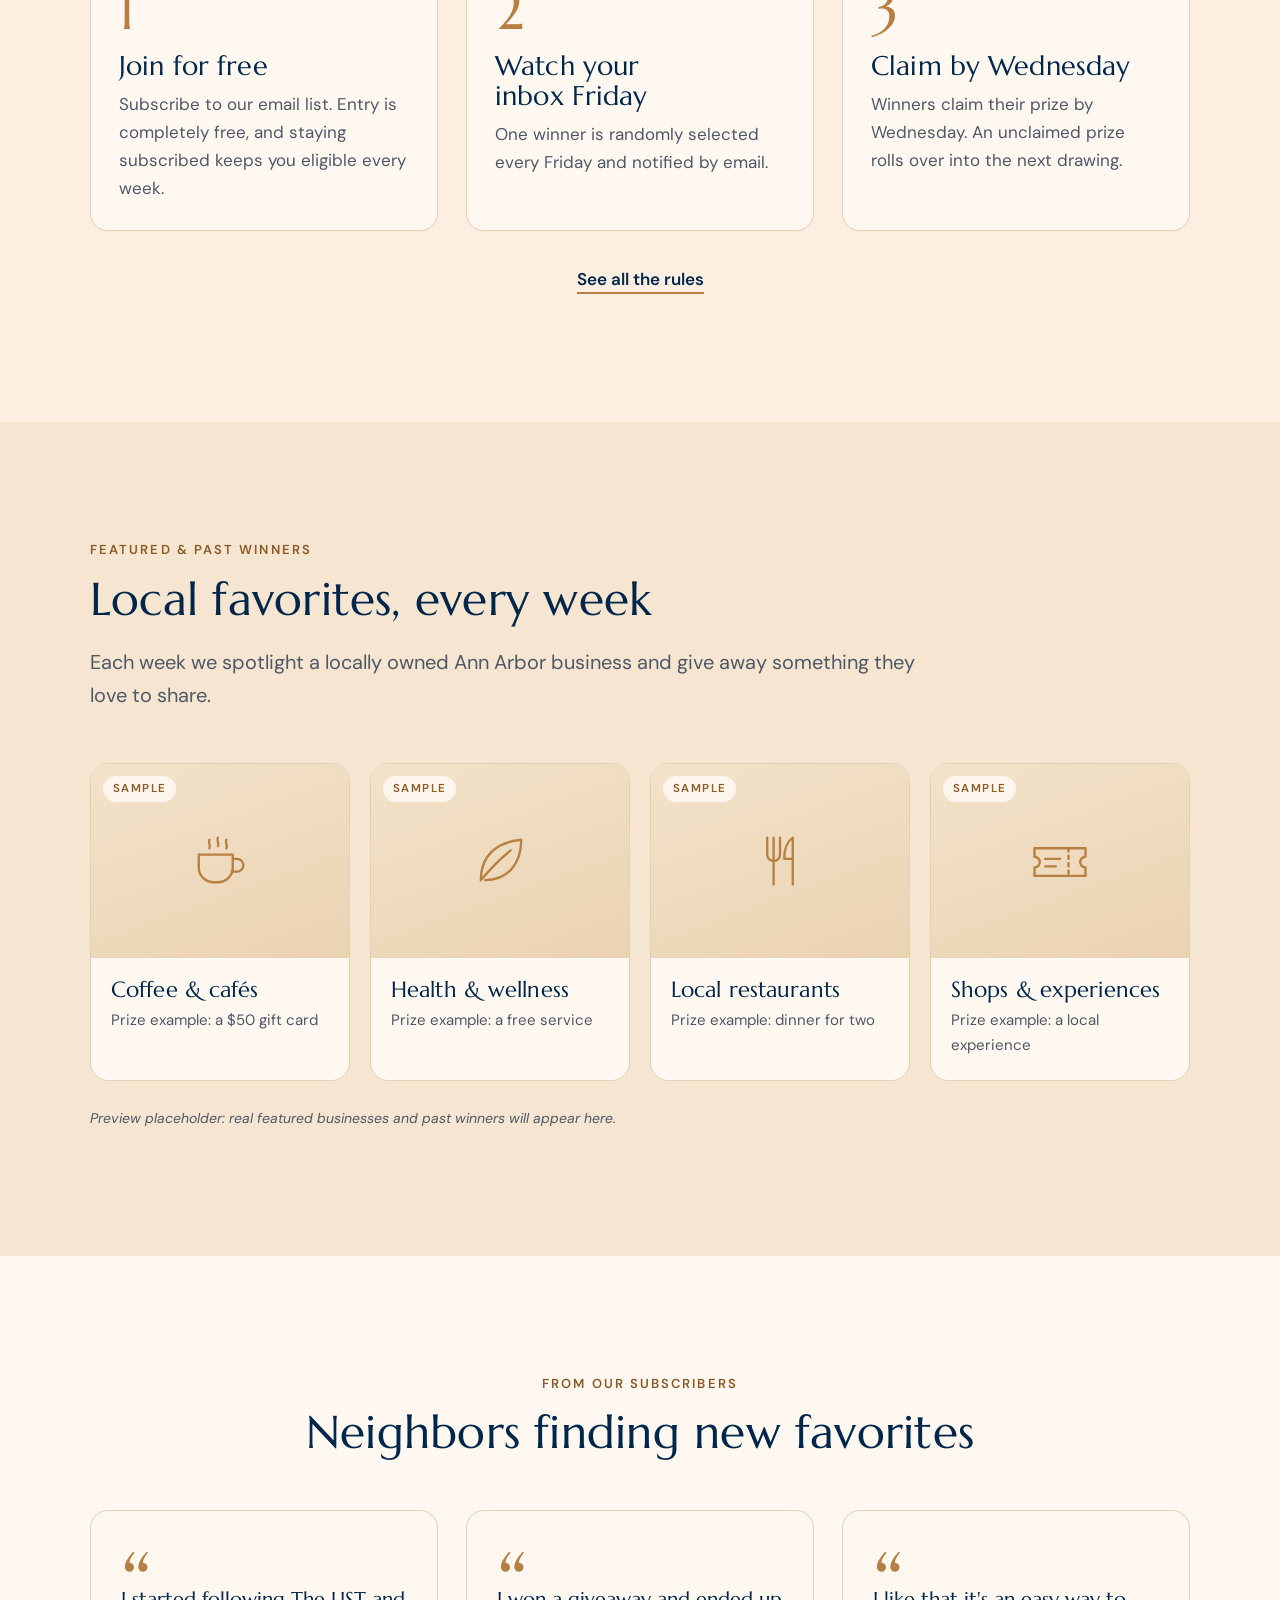
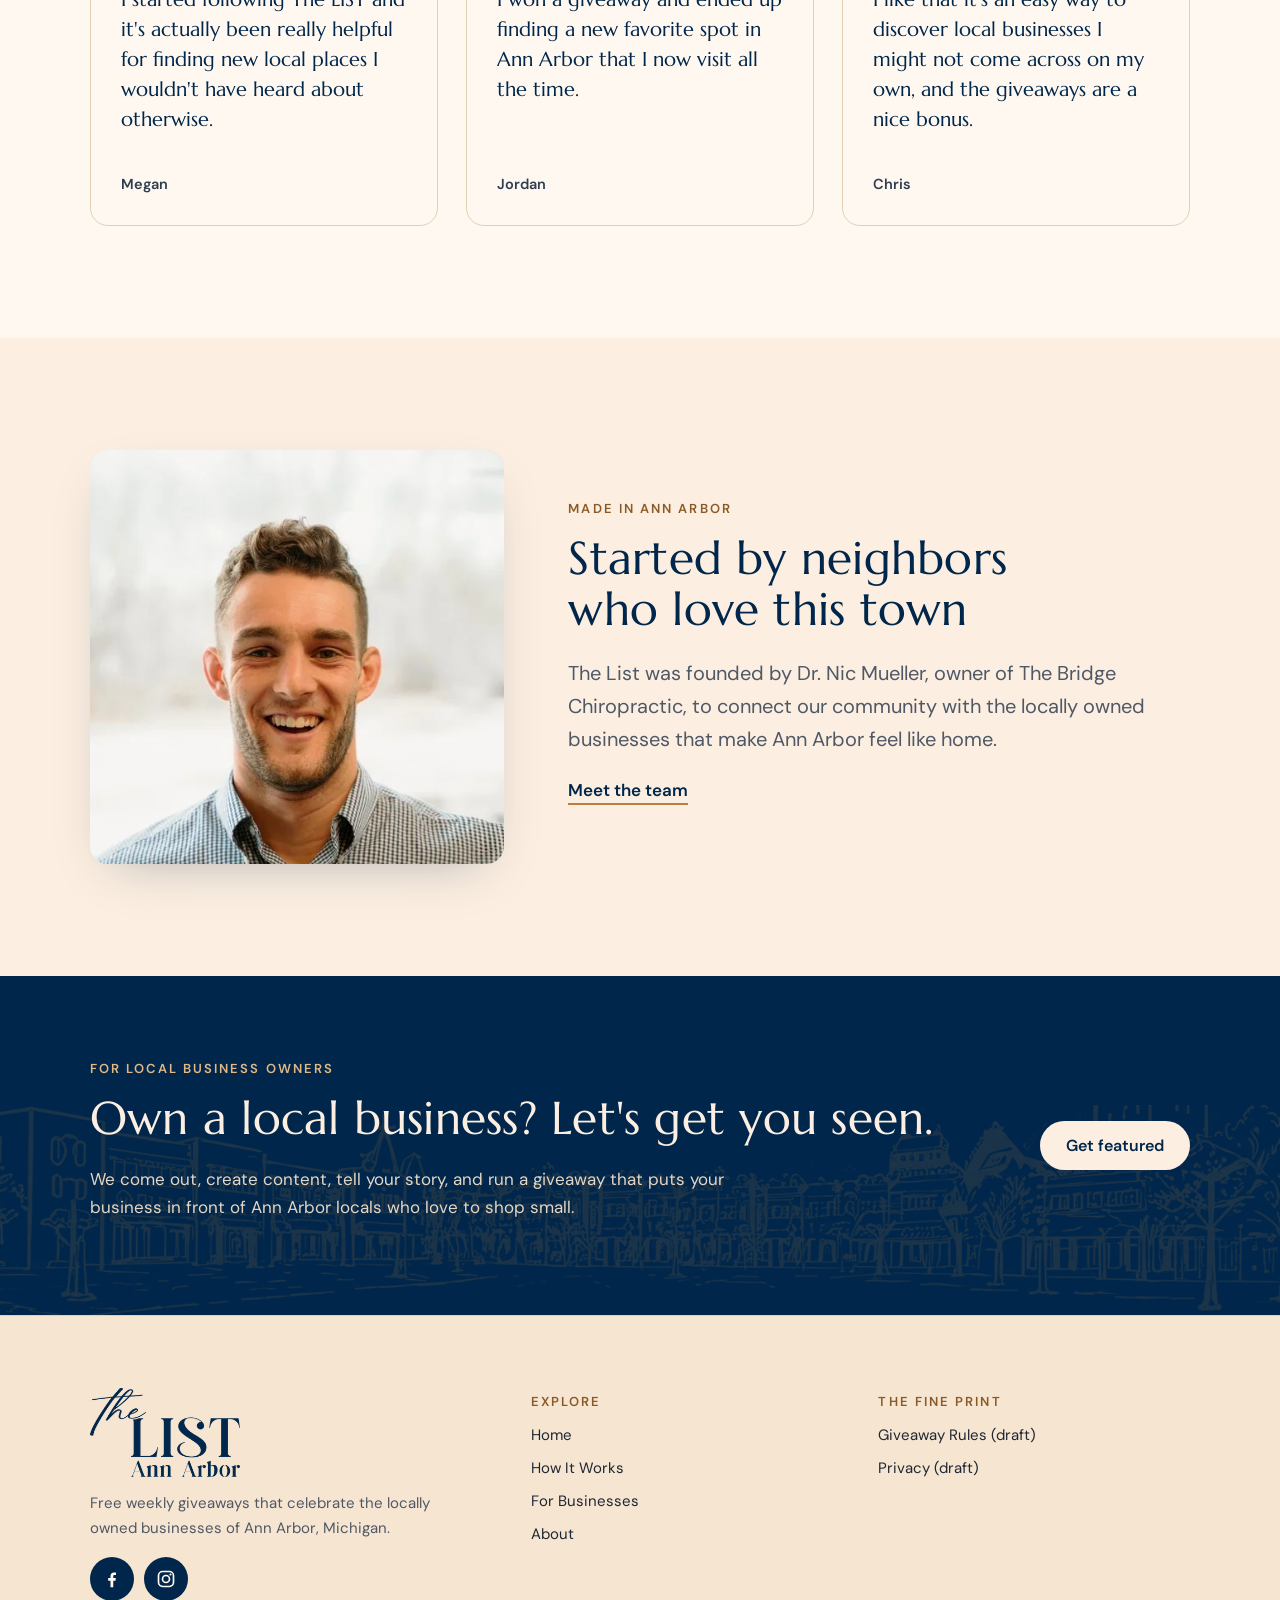
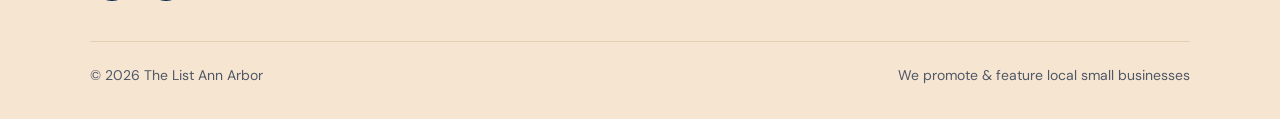
==== commit c9db4471: "Shrink header logo and add space from the header top Header mark is 70px (about half of 132px, a bit" ====
--- a/index.html
+++ b/index.html
@@ -32,7 +32,7 @@
 <div class="preview-bar"><strong>Review preview</strong> for The List Ann Arbor. Not the live site. Forms are in demo mode and send nothing.</div>
 <header class="site-header">
   <div class="wrap header-row">
-    <a class="brand" href="index.html" aria-label="The List Ann Arbor, home"><img src="assets/img/the-list-logo-navy-280.webp" srcset="assets/img/the-list-logo-navy-280.webp 280w, assets/img/the-list-logo-navy-560.webp 560w" sizes="132px" width="280" height="167" alt="The List Ann Arbor"></a>
+    <a class="brand" href="index.html" aria-label="The List Ann Arbor, home"><img src="assets/img/the-list-logo-navy-280.webp" srcset="assets/img/the-list-logo-navy-280.webp 280w, assets/img/the-list-logo-navy-560.webp 560w" sizes="70px" width="280" height="167" alt="The List Ann Arbor"></a>
     <button class="nav-toggle" type="button" aria-controls="site-nav" aria-expanded="false" aria-label="Open menu"><svg viewBox="0 0 24 24" aria-hidden="true"><path d="M3 6h18M3 12h18M3 18h18" stroke="currentColor" stroke-width="2" stroke-linecap="round"/></svg></button>
     <nav class="nav" id="site-nav" aria-label="Main">
       <a href="index.html" aria-current="page">Home</a>
--- a/assets/site.css
+++ b/assets/site.css
@@ -38,9 +38,9 @@
 /* header */
 .site-header{position:sticky;top:0;z-index:50;background:rgba(252,239,225,.94);backdrop-filter:saturate(1.2) blur(8px);-webkit-backdrop-filter:saturate(1.2) blur(8px);border-bottom:1px solid transparent;transition:border-color .2s}
 .site-header.is-stuck{border-bottom-color:var(--line)}
-.header-row{display:flex;align-items:center;justify-content:space-between;gap:20px;min-height:84px}
+.header-row{display:flex;align-items:center;justify-content:space-between;gap:20px;min-height:84px;padding-top:14px;padding-bottom:14px}
 .brand{display:block;flex:none}
-.brand img{width:132px;height:auto}
+.brand img{width:70px;height:auto}
 .nav{display:flex;align-items:center;gap:6px}
 .nav a{font-size:15.5px;font-weight:500;color:var(--ink);text-decoration:none;padding:10px 14px;border-radius:999px;white-space:nowrap}
 .nav a:hover{color:var(--navy);background:rgba(238,221,193,.6)}
@@ -231,8 +231,8 @@
 }
 @media (max-width:560px){
   body{font-size:16.5px}
-  .header-row{min-height:72px}
-  .brand img{width:108px}
+  .header-row{min-height:72px;padding-top:12px;padding-bottom:12px}
+  .brand img{width:70px}
   .form-grid{grid-template-columns:1fr}
   .featured{grid-template-columns:1fr 1fr;gap:12px}
   .feature-body{padding:14px 14px 16px}
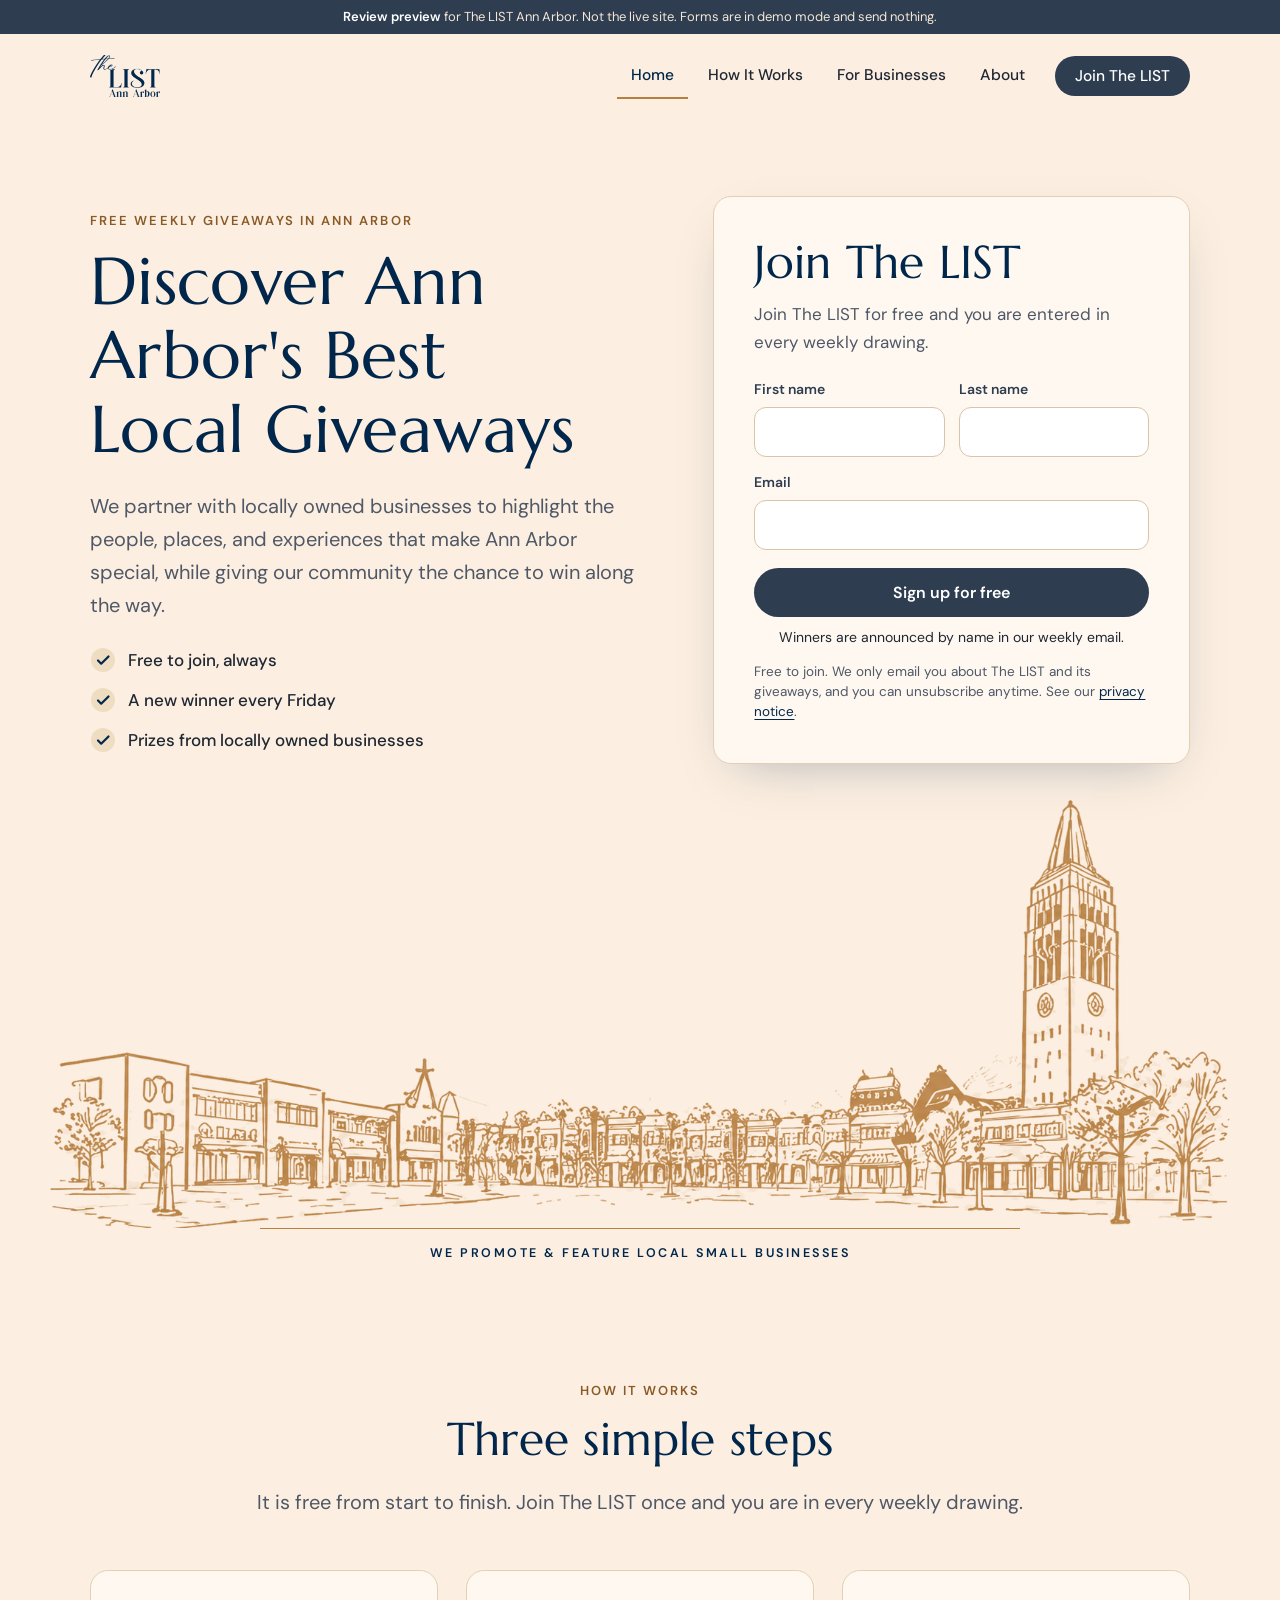
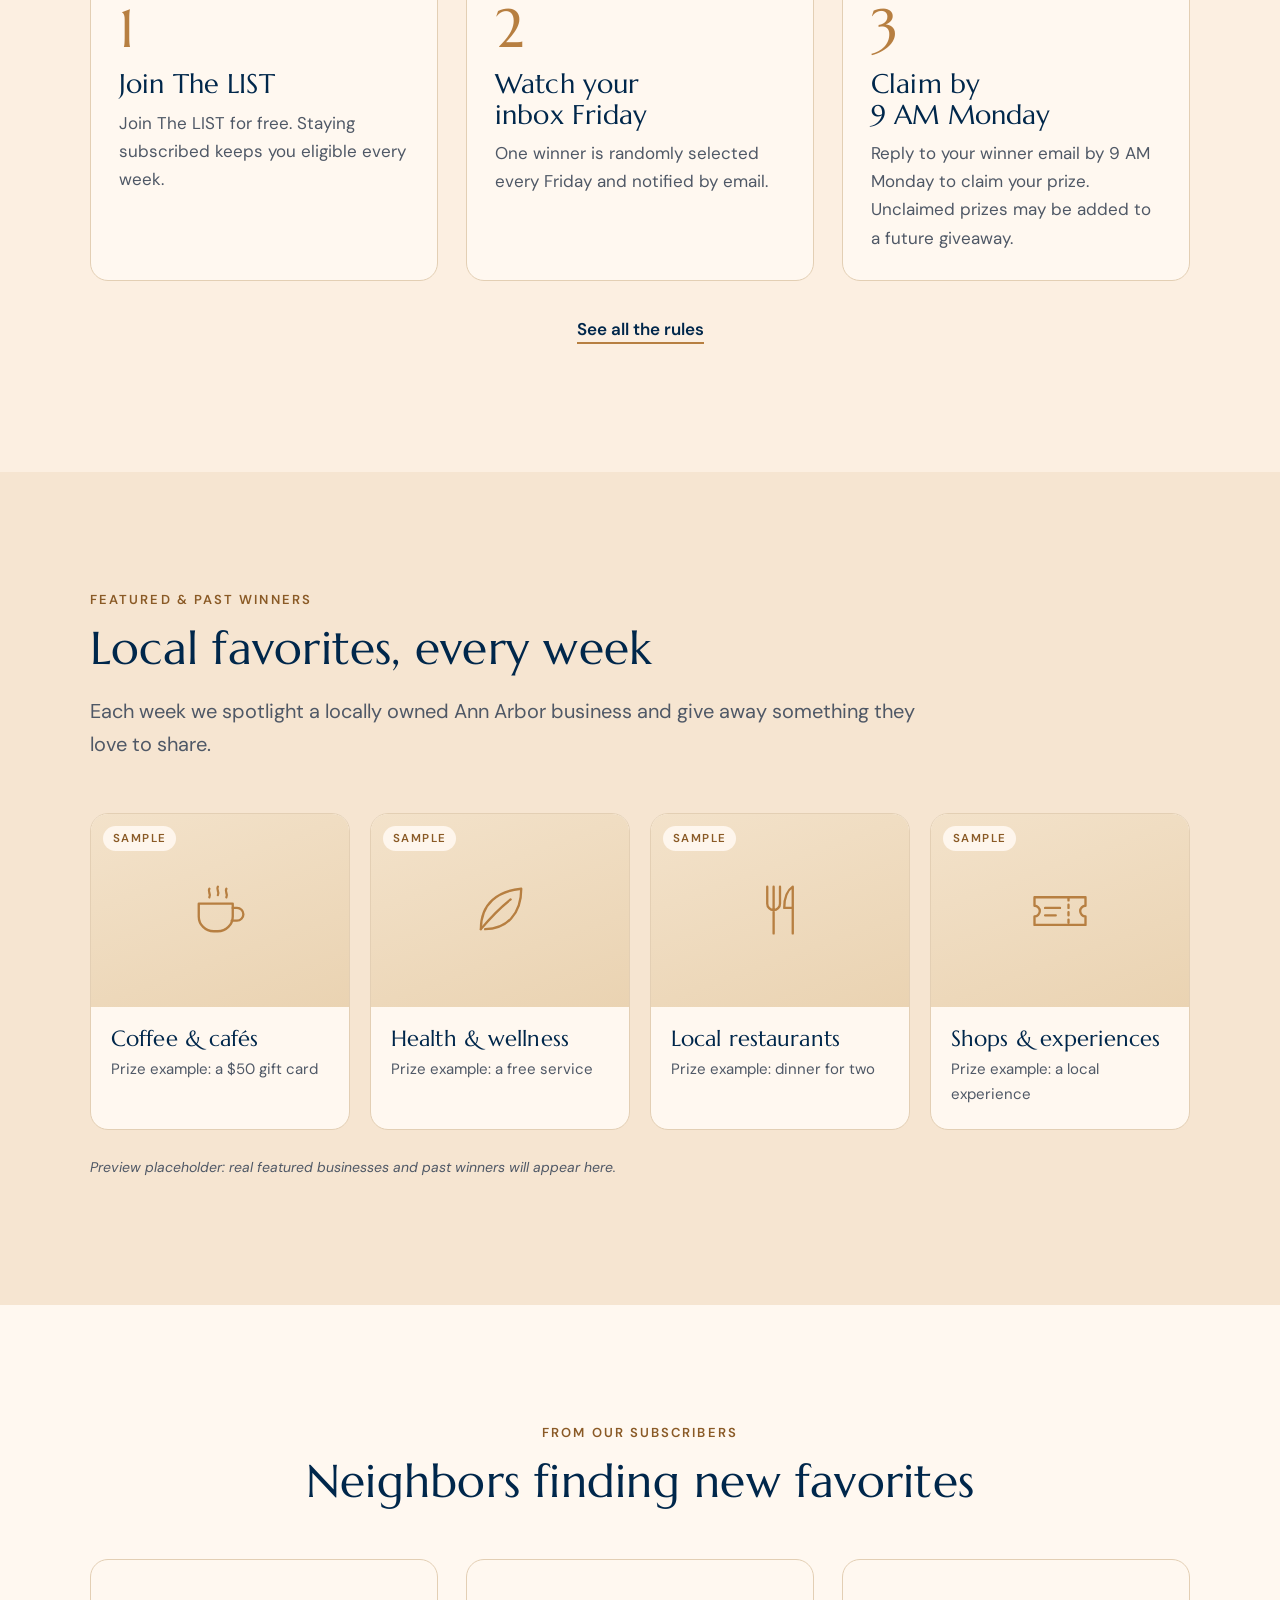
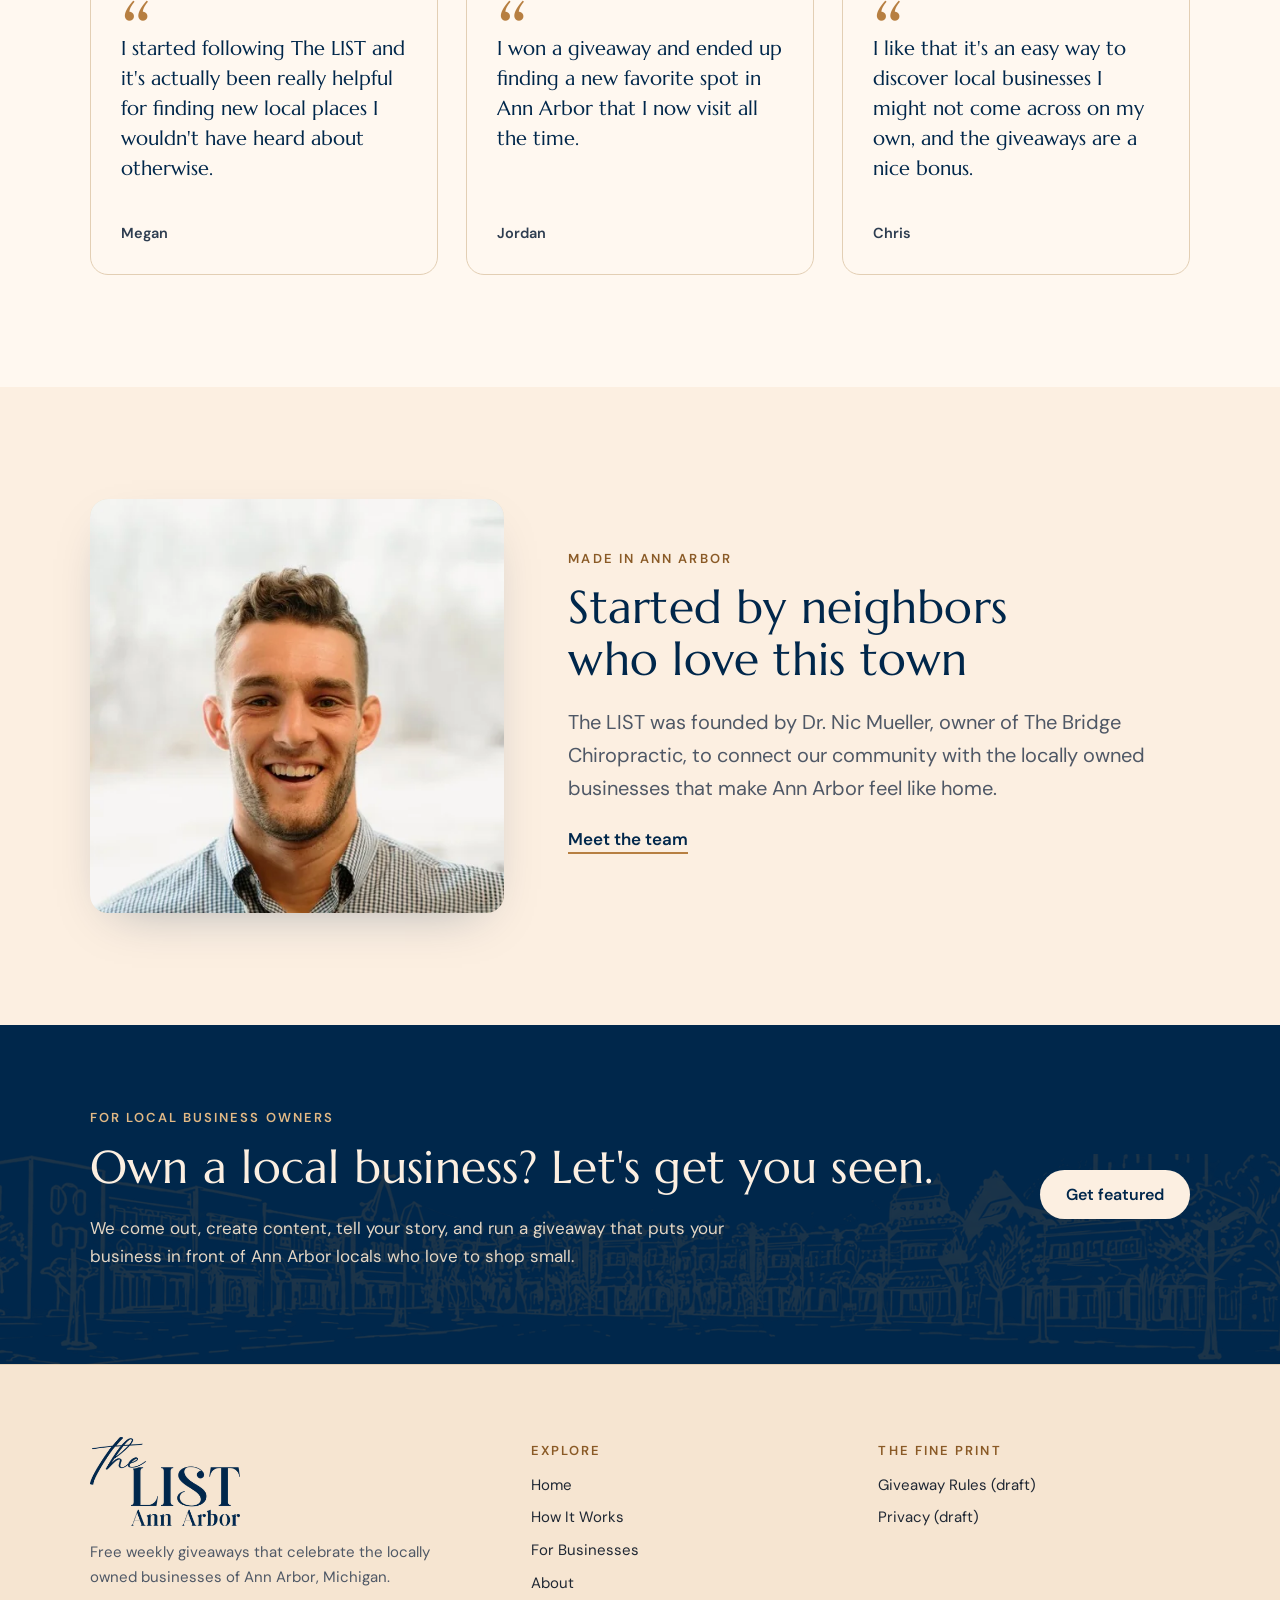
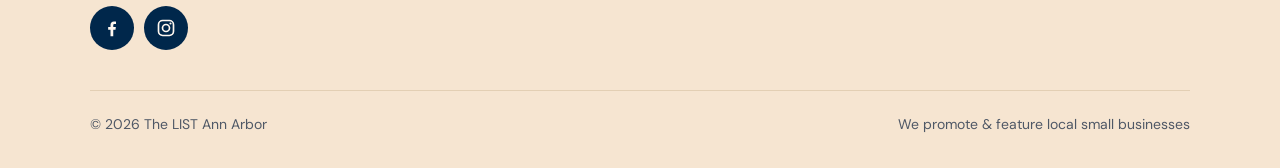
==== commit ca1f996c: "Write the brand as The LIST and move prize claims to 9 AM Monday" ====
--- a/index.html
+++ b/index.html
@@ -4,18 +4,18 @@
 <meta charset="utf-8">
 <meta name="viewport" content="width=device-width, initial-scale=1">
 <meta name="robots" content="noindex, nofollow">
-<title>The List Ann Arbor | Free Weekly Local Giveaways in Ann Arbor</title>
-<meta name="description" content="Join The List Ann Arbor for free and win prizes from locally owned Ann Arbor businesses. One winner is drawn every Friday.">
+<title>The LIST Ann Arbor | Free Weekly Local Giveaways in Ann Arbor</title>
+<meta name="description" content="Join The LIST Ann Arbor for free and win prizes from locally owned Ann Arbor businesses. One winner is drawn every Friday.">
 <meta name="theme-color" content="#FCEFE1">
 <meta property="og:type" content="website">
-<meta property="og:site_name" content="The List Ann Arbor">
-<meta property="og:title" content="The List Ann Arbor | Free Weekly Local Giveaways in Ann Arbor">
-<meta property="og:description" content="Join The List Ann Arbor for free and win prizes from locally owned Ann Arbor businesses. One winner is drawn every Friday.">
+<meta property="og:site_name" content="The LIST Ann Arbor">
+<meta property="og:title" content="The LIST Ann Arbor | Free Weekly Local Giveaways in Ann Arbor">
+<meta property="og:description" content="Join The LIST Ann Arbor for free and win prizes from locally owned Ann Arbor businesses. One winner is drawn every Friday.">
 <meta property="og:url" content="https://localember.github.io/the-list-ann-arbor-review/">
 <meta property="og:image" content="https://localember.github.io/the-list-ann-arbor-review/assets/img/og-the-list-ann-arbor.jpg">
 <meta property="og:image:width" content="1200">
 <meta property="og:image:height" content="630">
-<meta property="og:image:alt" content="The List Ann Arbor logo above a line drawing of downtown Ann Arbor">
+<meta property="og:image:alt" content="The LIST Ann Arbor logo above a line drawing of downtown Ann Arbor">
 <meta name="twitter:card" content="summary_large_image">
 <link rel="icon" type="image/png" href="assets/img/favicon-64.png">
 <link rel="apple-touch-icon" href="assets/img/apple-touch-icon.png">
@@ -24,22 +24,22 @@
 <link href="https://fonts.googleapis.com/css2?family=DM+Sans:opsz,wght@9..40,400;9..40,500;9..40,600&family=Marcellus&display=swap" rel="stylesheet">
 <script>document.documentElement.className+=" js";</script>
 <link rel="stylesheet" href="assets/site.css">
-<script type="application/ld+json">{"@context": "https://schema.org", "@type": "Organization", "@id": "https://www.thelistannarbor.com/#organization", "name": "The List Ann Arbor", "alternateName": "The LIST", "url": "https://www.thelistannarbor.com/", "logo": "https://localember.github.io/the-list-ann-arbor-review/assets/img/the-list-logo-navy-560.png", "image": "https://localember.github.io/the-list-ann-arbor-review/assets/img/og-the-list-ann-arbor.jpg", "description": "A free weekly giveaway email list that features and promotes locally owned Ann Arbor businesses.", "areaServed": {"@type": "City", "name": "Ann Arbor", "containedInPlace": {"@type": "State", "name": "Michigan"}}, "founder": {"@type": "Person", "name": "Dr. Nic Mueller"}}</script>
-<script type="application/ld+json">{"@context": "https://schema.org", "@type": "WebSite", "name": "The List Ann Arbor", "url": "https://www.thelistannarbor.com/", "publisher": {"@id": "https://www.thelistannarbor.com/#organization"}}</script>
+<script type="application/ld+json">{"@context": "https://schema.org", "@type": "Organization", "@id": "https://www.thelistannarbor.com/#organization", "name": "The LIST Ann Arbor", "alternateName": "The LIST", "url": "https://www.thelistannarbor.com/", "logo": "https://localember.github.io/the-list-ann-arbor-review/assets/img/the-list-logo-navy-560.png", "image": "https://localember.github.io/the-list-ann-arbor-review/assets/img/og-the-list-ann-arbor.jpg", "description": "A free weekly giveaway email list that features and promotes locally owned Ann Arbor businesses.", "areaServed": {"@type": "City", "name": "Ann Arbor", "containedInPlace": {"@type": "State", "name": "Michigan"}}, "founder": {"@type": "Person", "name": "Dr. Nic Mueller"}}</script>
+<script type="application/ld+json">{"@context": "https://schema.org", "@type": "WebSite", "name": "The LIST Ann Arbor", "url": "https://www.thelistannarbor.com/", "publisher": {"@id": "https://www.thelistannarbor.com/#organization"}}</script>
 </head>
 <body>
 <a class="skip" href="#main">Skip to content</a>
-<div class="preview-bar"><strong>Review preview</strong> for The List Ann Arbor. Not the live site. Forms are in demo mode and send nothing.</div>
+<div class="preview-bar"><strong>Review preview</strong> for The LIST Ann Arbor. Not the live site. Forms are in demo mode and send nothing.</div>
 <header class="site-header">
   <div class="wrap header-row">
-    <a class="brand" href="index.html" aria-label="The List Ann Arbor, home"><img src="assets/img/the-list-logo-navy-280.webp" srcset="assets/img/the-list-logo-navy-280.webp 280w, assets/img/the-list-logo-navy-560.webp 560w" sizes="70px" width="280" height="167" alt="The List Ann Arbor"></a>
+    <a class="brand" href="index.html" aria-label="The LIST Ann Arbor, home"><img src="assets/img/the-list-logo-navy-280.webp" srcset="assets/img/the-list-logo-navy-280.webp 280w, assets/img/the-list-logo-navy-560.webp 560w" sizes="70px" width="280" height="167" alt="The LIST Ann Arbor"></a>
     <button class="nav-toggle" type="button" aria-controls="site-nav" aria-expanded="false" aria-label="Open menu"><svg viewBox="0 0 24 24" aria-hidden="true"><path d="M3 6h18M3 12h18M3 18h18" stroke="currentColor" stroke-width="2" stroke-linecap="round"/></svg></button>
     <nav class="nav" id="site-nav" aria-label="Main">
       <a href="index.html" aria-current="page">Home</a>
 <a href="how-the-list-works.html">How It Works</a>
 <a href="for-businesses.html">For Businesses</a>
 <a href="about.html">About</a>
-      <a class="btn" href="#join">Join free</a>
+      <a class="btn" href="#join">Join The LIST</a>
     </nav>
   </div>
 </header>
@@ -58,8 +58,8 @@
     </ul>
     <div class="card form-card" id="join">
   <div class="form-body">
-    <h2>Join The List</h2>
-    <p class="form-intro">Sign up for free and you are entered in every weekly drawing.</p>
+    <h2>Join The LIST</h2>
+    <p class="form-intro">Join The LIST for free and you are entered in every weekly drawing.</p>
     <!-- LEAD FORM (consumer). PREVIEW: no action, nothing posts. At launch site.js sends this to the GHL webhook (LEAD_WEBHOOK_URL). -->
     <form data-lead-form="consumer" autocomplete="on">
       <input type="hidden" name="source" value="website-signup">
@@ -69,14 +69,14 @@
         <div class="field"><label for="join-ln">Last name</label><input id="join-ln" name="last_name" type="text" autocomplete="family-name" required></div>
         <div class="field full"><label for="join-em">Email</label><input id="join-em" name="email" type="email" autocomplete="email" inputmode="email" required></div>
       </div>
-      <div class="form-actions"><button class="btn" type="submit">Sign up for free</button></div>
-      <p class="fine">Free to join. We only email you about The List and its giveaways, and you can unsubscribe anytime. See our <a href="privacy.html">privacy notice</a>.</p>
+      <div class="form-actions"><button class="btn" type="submit">Sign up for free</button><p class="claim-note">Winners are announced by name in our weekly email.</p></div>
+      <p class="fine">Free to join. We only email you about The LIST and its giveaways, and you can unsubscribe anytime. See our <a href="privacy.html">privacy notice</a>.</p>
     </form>
   </div>
   <div class="form-success" role="status" aria-live="polite">
     <svg viewBox="0 0 56 56" aria-hidden="true"><circle cx="28" cy="28" r="27" fill="#EEDDC1"/><path d="M17 29l7.5 7.5L40 21" fill="none" stroke="#00274B" stroke-width="3.2" stroke-linecap="round" stroke-linejoin="round"/></svg>
-    <h3>You are on The List!</h3>
-    <p>Watch your inbox on Fridays. If you win, we will email you, and you will have until Wednesday to claim your prize.</p>
+    <h3>You are on The LIST!</h3>
+    <p>Watch your inbox on Fridays. If you win, reply to your winner email by 9 AM Monday to claim your prize.</p>
     <p class="demo-note">Preview only: this form is in demo mode and nothing was sent.</p>
   </div>
 </div>
@@ -89,18 +89,18 @@
 
 <section class="section" aria-labelledby="how-h">
   <div class="wrap">
-    <div class="section-head center reveal"><span class="eyebrow">How it works</span><h2 id="how-h">Three simple steps</h2><p class="lead">It is free from start to finish. Join once and you are in every weekly drawing.</p></div>
+    <div class="section-head center reveal"><span class="eyebrow">How it works</span><h2 id="how-h">Three simple steps</h2><p class="lead">It is free from start to finish. Join The LIST once and you are in every weekly drawing.</p></div>
     <div class="steps">
-      <div class="step reveal"><span class="step-num">1</span><h3>Join for free</h3><p>Subscribe to our email list. Entry is completely free, and staying subscribed keeps you eligible every week.</p></div>
+      <div class="step reveal"><span class="step-num">1</span><h3>Join The LIST</h3><p>Join The LIST for free. Staying subscribed keeps you eligible every week.</p></div>
       <div class="step reveal"><span class="step-num">2</span><h3>Watch your inbox Friday</h3><p>One winner is randomly selected every Friday and notified by email.</p></div>
-      <div class="step reveal"><span class="step-num">3</span><h3>Claim by Wednesday</h3><p>Winners claim their prize by Wednesday. An unclaimed prize rolls over into the next drawing.</p></div>
+      <div class="step reveal"><span class="step-num">3</span><h3>Claim by 9&nbsp;AM&nbsp;Monday</h3><p>Reply to your winner email by 9 AM Monday to claim your prize. Unclaimed prizes may be added to a future giveaway.</p></div>
     </div>
     <p class="steps-foot center"><a class="text-link" href="how-the-list-works.html">See all the rules</a></p>
   </div>
 </section>
 
 <section class="section band-lo" aria-labelledby="feat-h">
-  <!-- PLACEHOLDER STRIP: sample categories only. Replace with real featured businesses / past winners (photo, name, prize, week) once The List shares them. -->
+  <!-- PLACEHOLDER STRIP: sample categories only. Replace with real featured businesses / past winners (photo, name, prize, week) once The LIST shares them. -->
   <div class="wrap">
     <div class="section-head reveal"><span class="eyebrow">Featured &amp; past winners</span><h2 id="feat-h">Local favorites, every week</h2><p class="lead">Each week we spotlight a locally owned Ann Arbor business and give away something they love to share.</p></div>
     <div class="featured">
@@ -139,11 +139,11 @@
 
 <section class="section" aria-labelledby="team-h">
   <div class="wrap split">
-    <div class="portrait reveal"><img src="assets/img/dr-nic-mueller-500.webp" srcset="assets/img/dr-nic-mueller-320.webp 320w, assets/img/dr-nic-mueller-500.webp 500w" sizes="(max-width:900px) 360px, 420px" width="500" height="500" alt="Dr. Nic Mueller, founder of The List Ann Arbor" loading="lazy"></div>
+    <div class="portrait reveal"><img src="assets/img/dr-nic-mueller-500.webp" srcset="assets/img/dr-nic-mueller-320.webp 320w, assets/img/dr-nic-mueller-500.webp 500w" sizes="(max-width:900px) 360px, 420px" width="500" height="500" alt="Dr. Nic Mueller, founder of The LIST Ann Arbor" loading="lazy"></div>
     <div class="reveal">
       <span class="eyebrow">Made in Ann Arbor</span>
       <h2 id="team-h">Started by neighbors who love this town</h2>
-      <p class="lead">The List was founded by Dr. Nic Mueller, owner of The Bridge Chiropractic, to connect our community with the locally owned businesses that make Ann Arbor feel like home.</p>
+      <p class="lead">The LIST was founded by Dr. Nic Mueller, owner of The Bridge Chiropractic, to connect our community with the locally owned businesses that make Ann Arbor feel like home.</p>
       <p><a class="text-link" href="about.html">Meet the team</a></p>
     </div>
   </div>
@@ -164,11 +164,11 @@
   <div class="wrap">
     <div class="foot-grid">
       <div class="foot-brand">
-        <img src="assets/img/the-list-logo-navy-280.webp" width="280" height="167" alt="The List Ann Arbor" loading="lazy">
+        <img src="assets/img/the-list-logo-navy-280.webp" width="280" height="167" alt="The LIST Ann Arbor" loading="lazy">
         <p>Free weekly giveaways that celebrate the locally owned businesses of Ann Arbor, Michigan.</p>
-        <ul class="social" aria-label="Follow The List Ann Arbor">
-          <li><a href="https://www.facebook.com/profile.php?id=61572374563924" target="_blank" rel="noopener noreferrer" aria-label="The List Ann Arbor on Facebook"><svg viewBox="0 0 24 24" aria-hidden="true" focusable="false"><path fill="currentColor" d="M13.5 22v-8h2.7l.4-3.2h-3.1V8.8c0-.9.3-1.6 1.6-1.6h1.7V4.4c-.3 0-1.3-.1-2.5-.1-2.5 0-4.1 1.5-4.1 4.2v2.3H7.4V14h2.8v8z"/></svg></a></li>
-          <li><a href="https://www.instagram.com/thelist_annarbor/" target="_blank" rel="noopener noreferrer" aria-label="The List Ann Arbor on Instagram"><svg viewBox="0 0 24 24" aria-hidden="true" focusable="false"><rect x="3" y="3" width="18" height="18" rx="5" fill="none" stroke="currentColor" stroke-width="2"/><circle cx="12" cy="12" r="4.2" fill="none" stroke="currentColor" stroke-width="2"/><circle cx="17.4" cy="6.6" r="1.3" fill="currentColor"/></svg></a></li>
+        <ul class="social" aria-label="Follow The LIST Ann Arbor">
+          <li><a href="https://www.facebook.com/profile.php?id=61572374563924" target="_blank" rel="noopener noreferrer" aria-label="The LIST Ann Arbor on Facebook"><svg viewBox="0 0 24 24" aria-hidden="true" focusable="false"><path fill="currentColor" d="M13.5 22v-8h2.7l.4-3.2h-3.1V8.8c0-.9.3-1.6 1.6-1.6h1.7V4.4c-.3 0-1.3-.1-2.5-.1-2.5 0-4.1 1.5-4.1 4.2v2.3H7.4V14h2.8v8z"/></svg></a></li>
+          <li><a href="https://www.instagram.com/thelist_annarbor/" target="_blank" rel="noopener noreferrer" aria-label="The LIST Ann Arbor on Instagram"><svg viewBox="0 0 24 24" aria-hidden="true" focusable="false"><rect x="3" y="3" width="18" height="18" rx="5" fill="none" stroke="currentColor" stroke-width="2"/><circle cx="12" cy="12" r="4.2" fill="none" stroke="currentColor" stroke-width="2"/><circle cx="17.4" cy="6.6" r="1.3" fill="currentColor"/></svg></a></li>
         </ul>
       </div>
       <div>
@@ -186,11 +186,11 @@
           <li><a href="giveaway-rules.html">Giveaway Rules (draft)</a></li>
           <li><a href="privacy.html">Privacy (draft)</a></li>
         </ul>
-        <!-- PLACEHOLDER: a contact email goes here once The List provides it. -->
+        <!-- PLACEHOLDER: a contact email goes here once The LIST provides it. -->
       </div>
     </div>
     <div class="foot-bottom">
-      <span>&copy; 2026 The List Ann Arbor</span>
+      <span>&copy; 2026 The LIST Ann Arbor</span>
       <span>We promote &amp; feature local small businesses</span>
     </div>
   </div>
--- a/assets/site.css
+++ b/assets/site.css
@@ -95,6 +95,7 @@
 .field input:user-invalid{border-color:#B3261E}
 .form-actions{margin-top:18px}
 .form-actions .btn{width:100%}
+.form-actions .claim-note{margin:10px 0 0;font-size:14px;line-height:1.45;color:var(--ink);text-align:center}
 .fine{font-size:13.5px;color:var(--muted);margin:14px 0 0;line-height:1.5}
 .hp{position:absolute;left:-5000px;width:1px;height:1px;overflow:hidden}
 .form-success{display:none;text-align:center;padding:12px 4px}
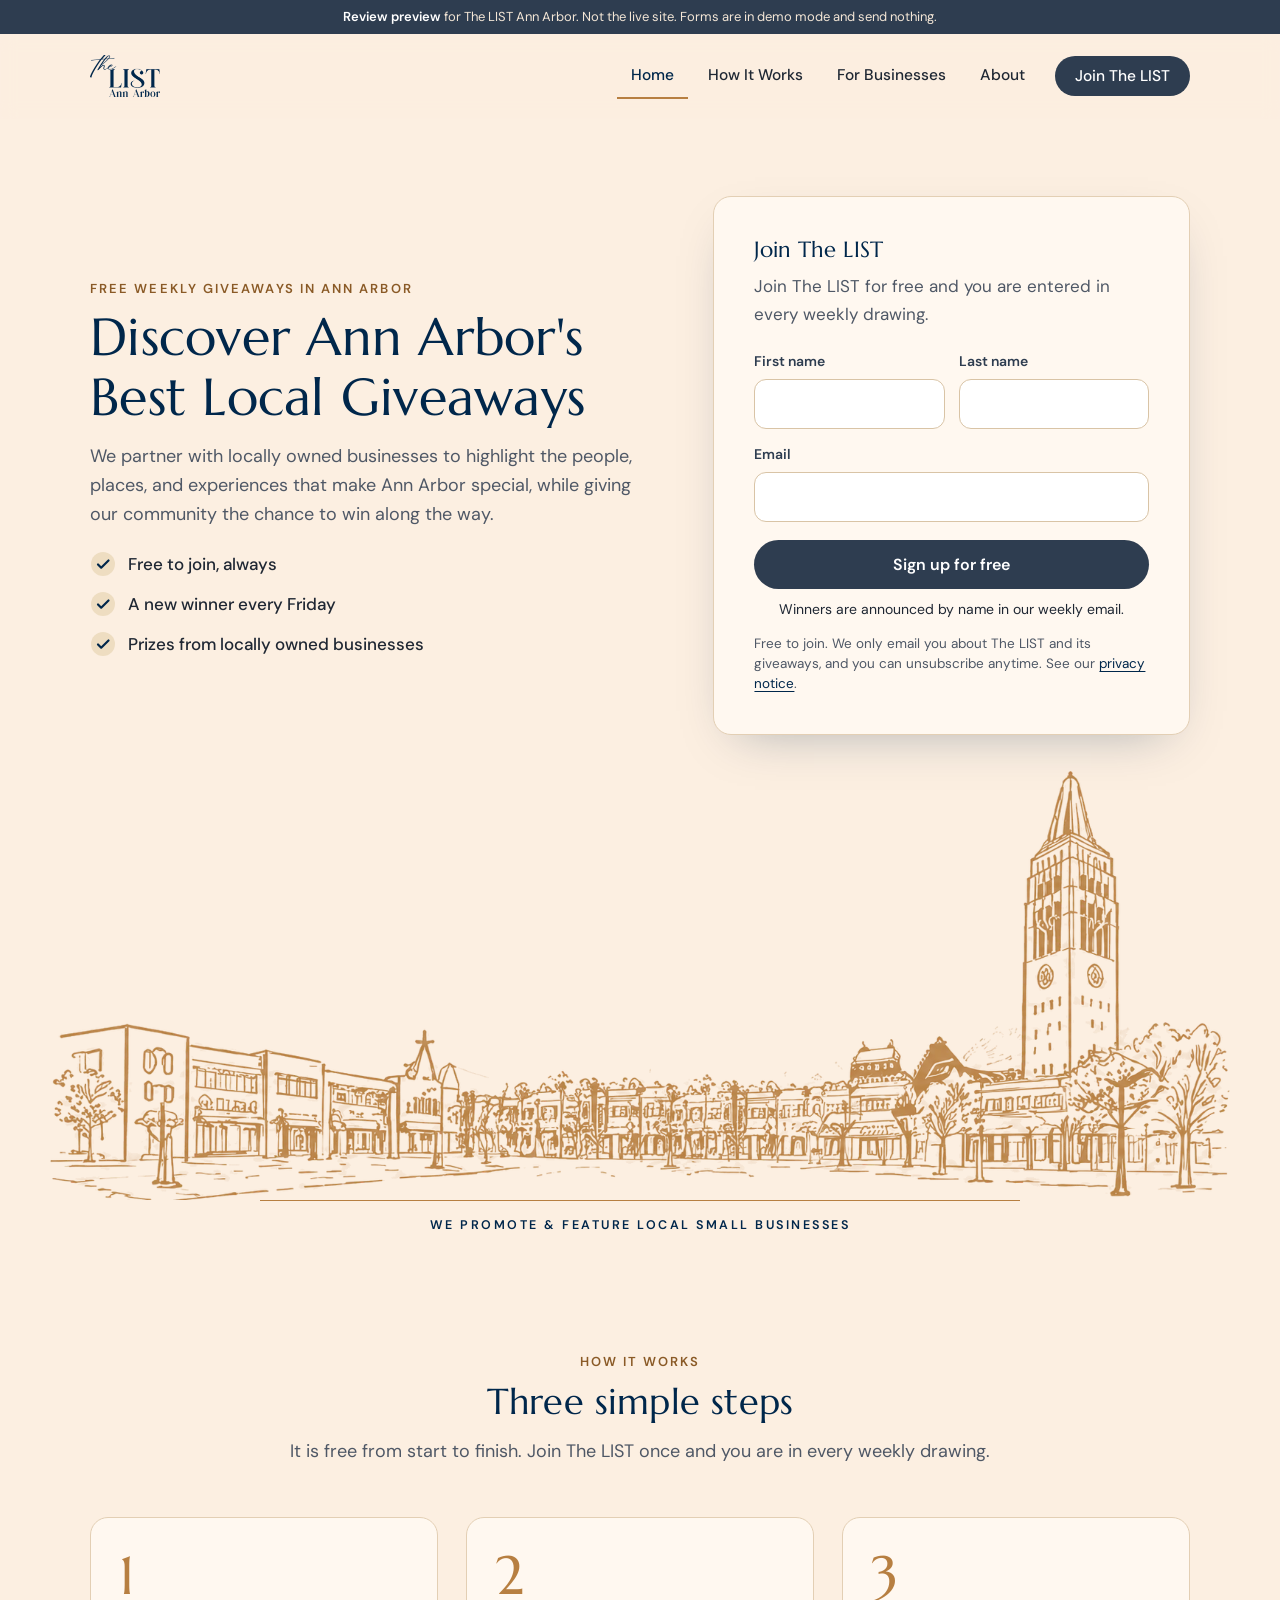
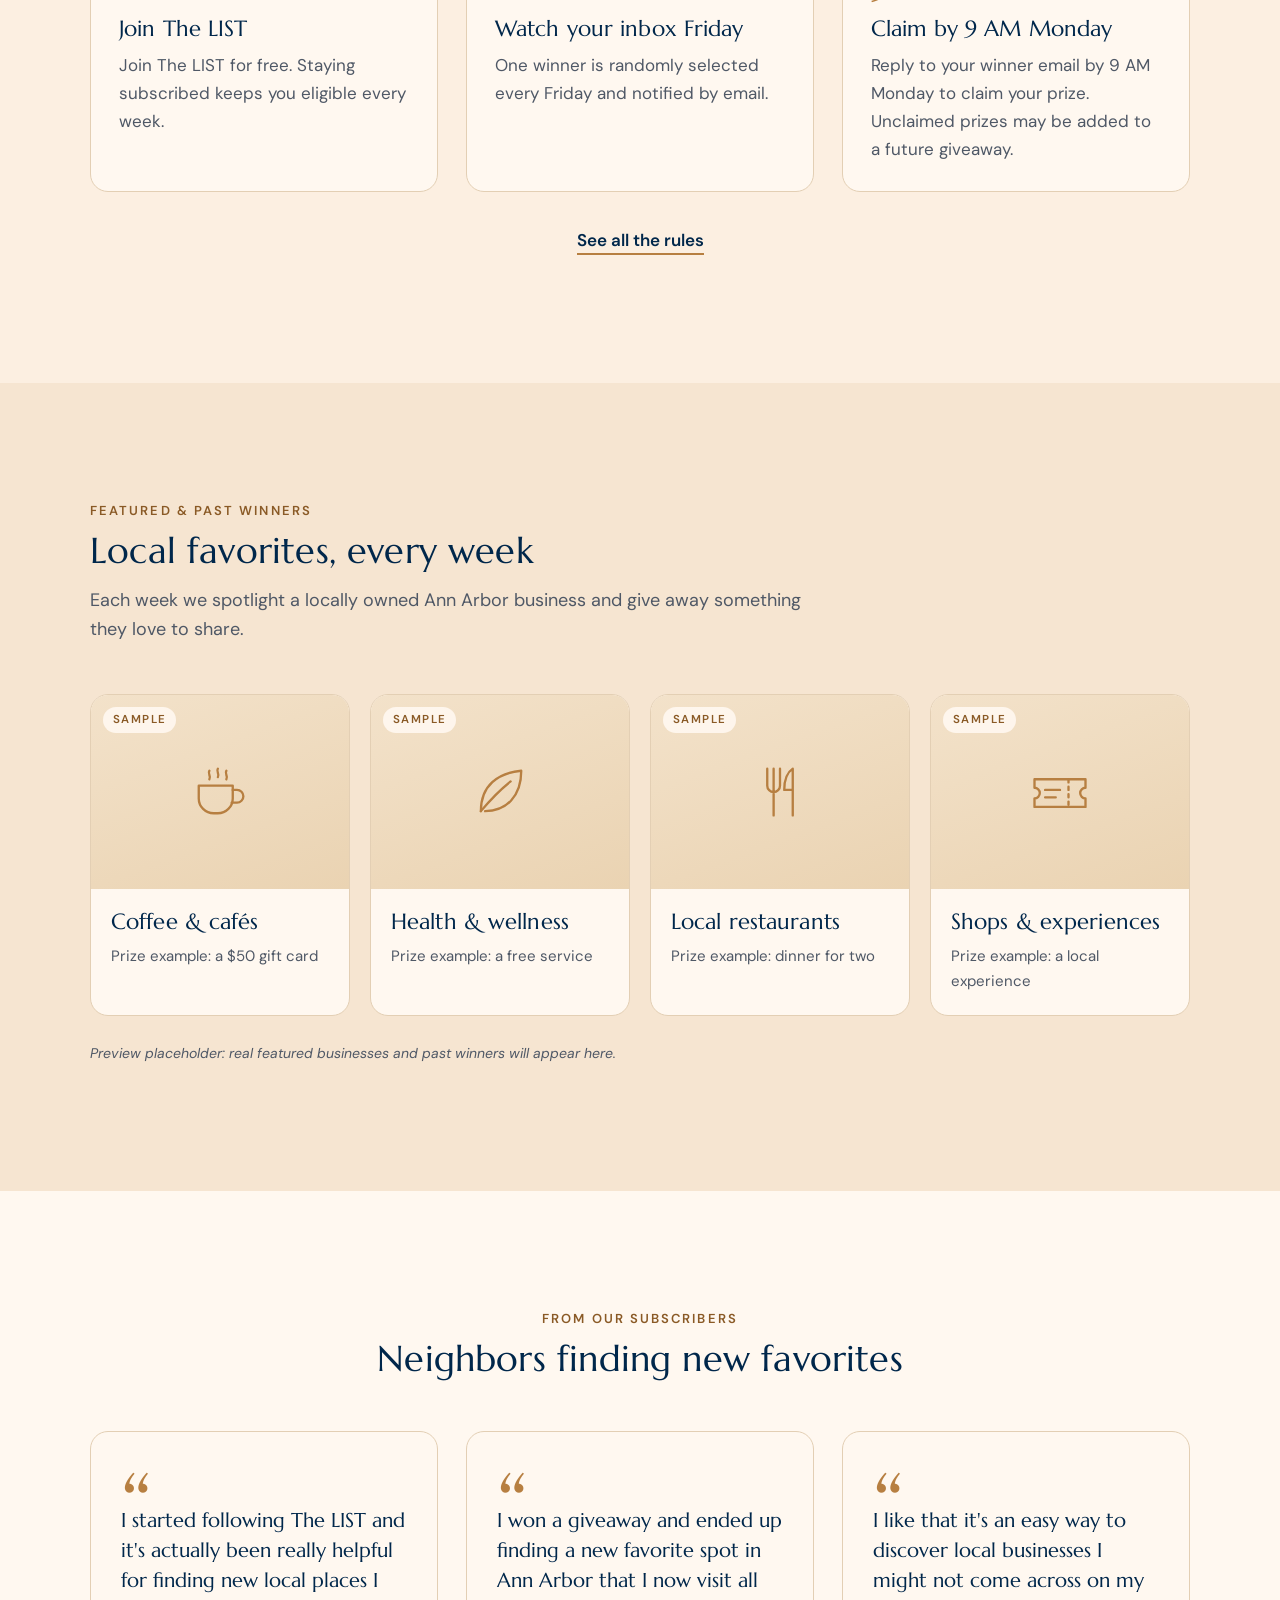
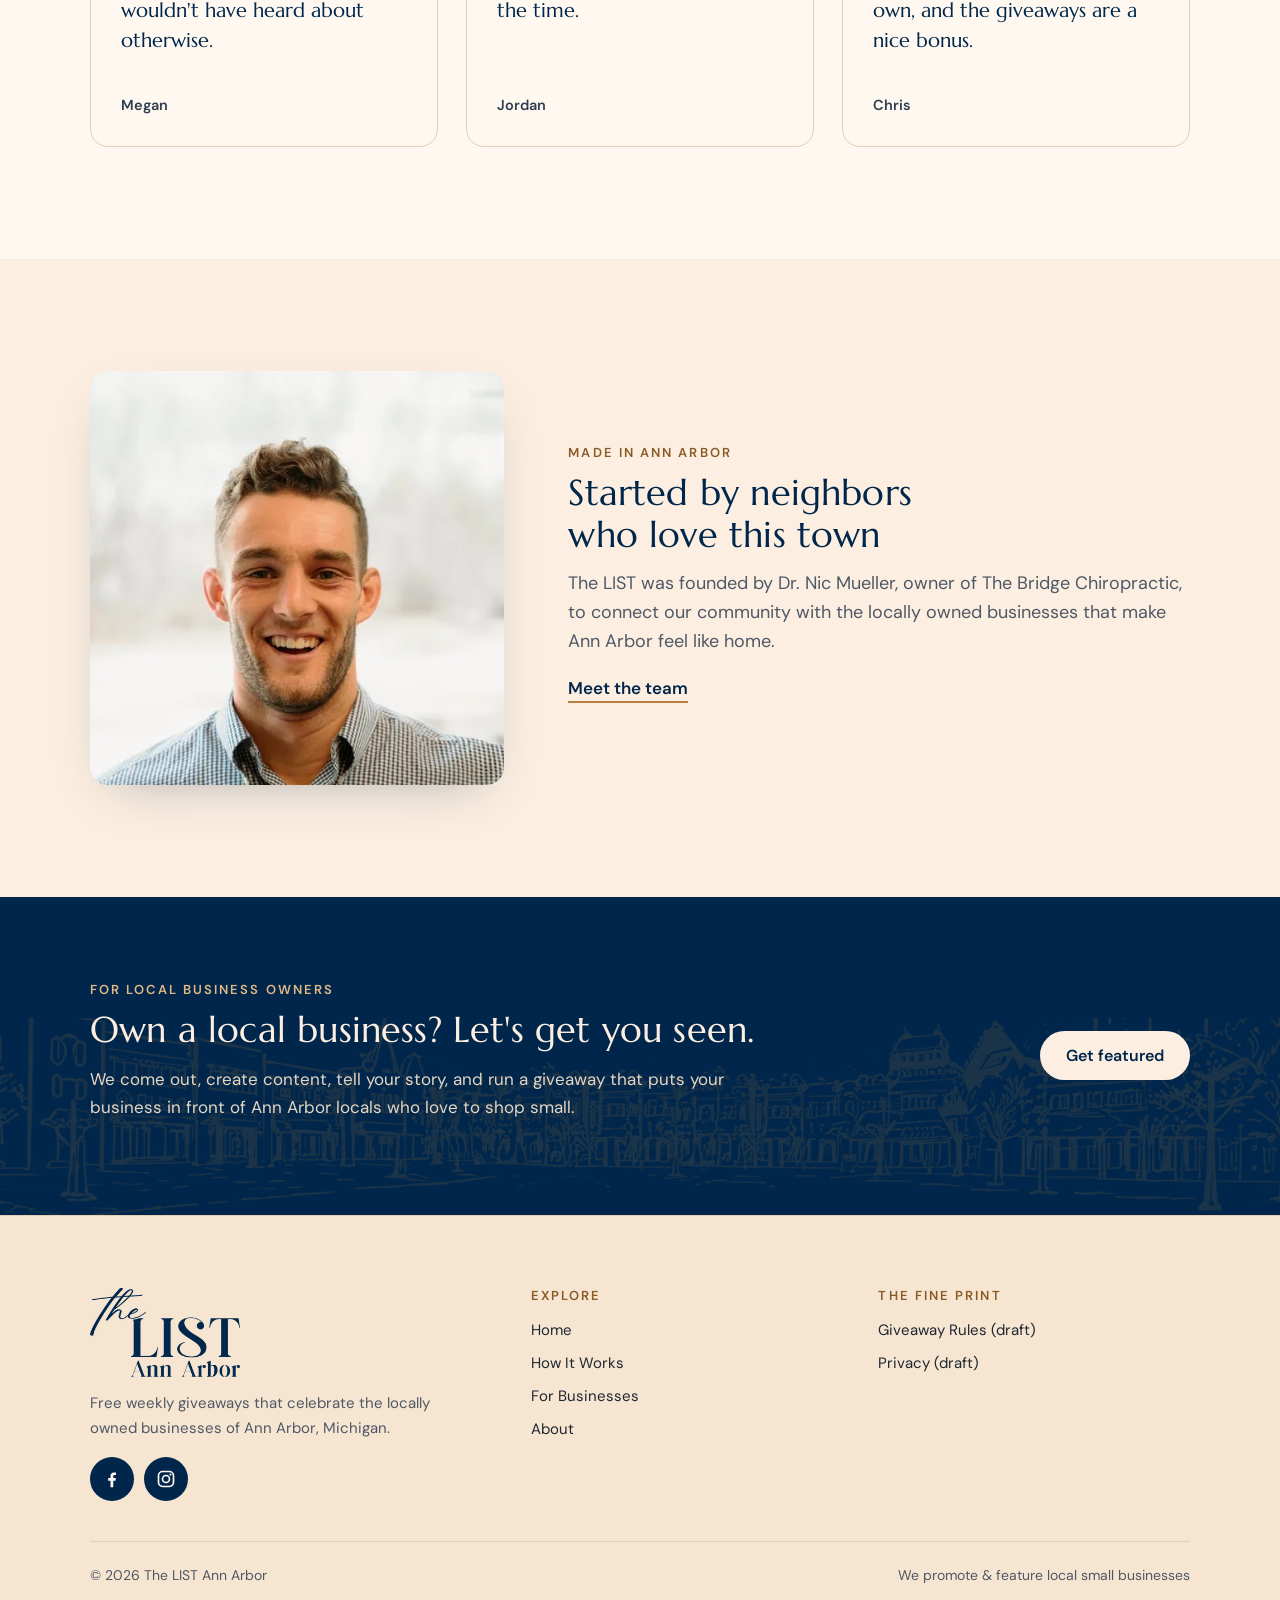
==== commit ba206153: "Unify headings onto one type scale across every page" ====
--- a/index.html
+++ b/index.html
@@ -152,7 +152,7 @@
 <section class="section-tight biz-band" aria-labelledby="biz-h">
   <div class="wrap biz-grid">
     <div>
-      <span class="eyebrow" style="color:#E2B985">For local business owners</span>
+      <span class="eyebrow">For local business owners</span>
       <h2 id="biz-h">Own a local business? Let's get you seen.</h2>
       <p>We come out, create content, tell your story, and run a giveaway that puts your business in front of Ann Arbor locals who love to shop small.</p>
     </div>
--- a/assets/site.css
+++ b/assets/site.css
@@ -7,6 +7,11 @@
   --wrap:1180px; --pad:clamp(20px,5vw,40px);
   --serif:"Marcellus",Georgia,"Times New Roman",serif;
   --sans:"DM Sans",system-ui,-apple-system,"Segoe UI",Roboto,Arial,sans-serif;
+  /* Three heading sizes for the whole preview, plus body. Do not add a one-off size. */
+  --fs-h1:clamp(36px,2.1vw + 28px,52px);
+  --fs-h2:clamp(28px,1.1vw + 22px,36px);
+  --fs-h3:clamp(20px,0.35vw + 18px,23px);
+  --fs-eyebrow:13px;
 }
 *,*::before,*::after{box-sizing:border-box}
 html{-webkit-text-size-adjust:100%;scroll-behavior:smooth;scroll-padding-top:96px}
@@ -15,17 +20,16 @@
 a{color:var(--navy);text-underline-offset:3px}
 a:hover{color:var(--gold-text)}
 :focus-visible{outline:3px solid var(--gold);outline-offset:3px;border-radius:6px}
-h1,h2,h3{font-family:var(--serif);font-weight:400;color:var(--navy);line-height:1.12;margin:0 0 .45em;letter-spacing:.005em}
-h1{font-size:clamp(38px,6.2vw,66px)}
-h1,h2,h3{text-wrap:balance}
-h2{font-size:clamp(30px,4.2vw,46px)}
-h3{font-size:clamp(22px,2.4vw,27px)}
+h1,h2,h3{font-family:var(--serif);font-weight:400;color:var(--navy);line-height:1.15;margin:0 0 .4em;letter-spacing:.005em;text-wrap:balance}
+h1{font-size:var(--fs-h1)}
+h2{font-size:var(--fs-h2)}
+h3{font-size:var(--fs-h3)}
 p{margin:0 0 1em}
 .wrap{max-width:var(--wrap);margin:0 auto;padding:0 var(--pad)}
 .narrow{max-width:760px}
 .center{text-align:center}
-.eyebrow{display:inline-block;font:600 13px/1.2 var(--sans);letter-spacing:.16em;text-transform:uppercase;color:var(--gold-text);margin-bottom:16px}
-.lead{font-size:clamp(18px,1.6vw,20px);color:var(--muted);max-width:60ch}
+.eyebrow,.person .role{display:inline-block;font-family:var(--sans);font-weight:600;font-size:var(--fs-eyebrow);line-height:1.3;letter-spacing:.16em;text-transform:uppercase;color:var(--gold-text);margin:0 0 10px}
+.lead{font-size:18px;font-weight:400;line-height:1.6;color:var(--muted);max-width:62ch;margin-top:0}
 .center .lead{margin-left:auto;margin-right:auto}
 .skip{position:absolute;left:-999px;top:0;background:var(--navy);color:#fff;padding:10px 16px;z-index:100}
 .skip:focus{left:12px;top:12px}
@@ -69,7 +73,7 @@
 /* hero */
 .hero{padding:clamp(40px,6vw,80px) 0 0;position:relative}
 .hero-grid{display:grid;grid-template-columns:1.08fr .92fr;gap:clamp(32px,5vw,72px);align-items:center}
-.hero h1{margin-bottom:.35em}
+.hero h1,.hero-simple h1{margin-bottom:.28em}
 .hero-home{grid-template-areas:"text form" "ticks form";row-gap:0}
 .hero-home .hero-text{grid-area:text;align-self:end}
 .hero-home .hero-ticks{grid-area:ticks;align-self:start;margin-top:4px}
@@ -84,7 +88,7 @@
 
 /* cards + forms */
 .card{background:var(--cream-hi);border:1px solid var(--line);border-radius:var(--radius);box-shadow:var(--shadow);padding:clamp(24px,3.4vw,40px)}
-.form-card h2,.form-card h3{margin-bottom:.25em}
+.form-card h2,.form-card h3{font-size:var(--fs-h3)}
 .form-card .form-intro{color:var(--muted);margin-bottom:22px}
 .form-grid{display:grid;grid-template-columns:1fr 1fr;gap:14px 14px}
 .form-grid .full{grid-column:1/-1}
@@ -100,7 +104,7 @@
 .hp{position:absolute;left:-5000px;width:1px;height:1px;overflow:hidden}
 .form-success{display:none;text-align:center;padding:12px 4px}
 .form-success svg{width:56px;height:56px;margin:0 auto 12px}
-.form-success h3{margin-bottom:.3em}
+.form-success h3{margin-bottom:.4em}
 .form-success p{color:var(--muted);margin-bottom:.4em}
 .form-success .demo-note{font-size:13px;color:var(--gold-text);margin-top:10px}
 .is-sent .form-body{display:none}
@@ -110,7 +114,7 @@
 .steps{display:grid;grid-template-columns:repeat(3,1fr);gap:clamp(18px,2.4vw,28px);counter-reset:s}
 .step{background:var(--cream-hi);border:1px solid var(--line);border-radius:var(--radius);padding:30px 28px 28px;position:relative}
 .step-num{font:400 54px/1 var(--serif);color:var(--gold);display:block;margin-bottom:14px}
-.step h3{margin-bottom:.35em}
+.step h3{margin-bottom:.4em}
 .step p{color:var(--muted);margin:0}
 .steps-foot{margin-top:34px}
 
@@ -118,9 +122,9 @@
 .rules{display:grid;gap:18px;margin-top:8px}
 .rule{display:grid;grid-template-columns:auto 1fr;gap:22px;align-items:start;background:var(--cream-hi);border:1px solid var(--line);border-radius:var(--radius);padding:26px 28px}
 .rule .step-num{margin:0;font-size:46px;min-width:40px}
-.rule h3{margin-bottom:.25em}
+.rule h3{margin-bottom:.4em}
 .rule p{margin:0;color:var(--muted)}
-.odds{font-family:var(--serif);font-size:22px;color:var(--navy);margin-top:30px}
+.odds{font-family:var(--serif);font-size:18px;font-weight:400;color:var(--navy);margin-top:30px}
 
 /* featured strip */
 .featured{display:grid;grid-template-columns:repeat(4,1fr);gap:20px}
@@ -129,7 +133,7 @@
 .feature-art svg{width:68px;height:68px}
 .chip{position:absolute;top:12px;left:12px;background:rgba(255,248,240,.92);color:var(--gold-text);font:600 11.5px/1 var(--sans);letter-spacing:.12em;text-transform:uppercase;padding:7px 10px;border-radius:999px}
 .feature-body{padding:20px 20px 22px}
-.feature-body h3{font-size:22px;margin-bottom:.25em}
+.feature-body h3{margin-bottom:.4em}
 .feature-body p{margin:0;font-size:15px;color:var(--muted)}
 .placeholder-note{margin-top:26px;font-size:14px;color:var(--muted);font-style:italic}
 
@@ -151,8 +155,7 @@
 .people{display:grid;grid-template-columns:1fr 1fr;gap:clamp(20px,3vw,36px)}
 .person{background:var(--cream-hi);border:1px solid var(--line);border-radius:var(--radius);padding:clamp(22px,3vw,34px);display:flex;flex-direction:column;gap:20px}
 .person .portrait{max-width:none;width:100%;aspect-ratio:4/3.4;box-shadow:none}
-.person .role{font:600 13px/1.3 var(--sans);letter-spacing:.14em;text-transform:uppercase;color:var(--gold-text);margin:0 0 4px}
-.person h3{font-size:clamp(28px,3vw,34px);margin-bottom:.2em}
+.person h3{margin-bottom:.4em}
 .person .sub{font-size:15px;color:var(--muted);margin-bottom:12px}
 .person p{color:var(--ink)}
 .monogram{display:grid;place-items:center;text-align:center;background:radial-gradient(circle at 30% 25%,#F6E7D2,#E9D3B3)}
@@ -164,13 +167,13 @@
 .biz-band::after{content:"";position:absolute;inset:auto 0 0 0;height:62%;background:url(img/ann-arbor-drawing-1600.webp) center bottom/min(1400px,140%) auto no-repeat;opacity:.16;pointer-events:none}
 .biz-band .wrap{position:relative;z-index:1}
 .biz-band h2{color:var(--cream)}
+.biz-band .eyebrow{color:#E2B985}
 .biz-band p{color:#E4D6C4;max-width:58ch}
 .biz-grid{display:flex;align-items:center;justify-content:space-between;gap:28px 48px;flex-wrap:wrap}
 
 /* includes */
 .includes{display:grid;grid-template-columns:repeat(3,1fr);gap:22px}
 .include{border-top:2px solid var(--gold);padding-top:20px}
-.include h3{font-size:24px}
 .include p{color:var(--muted);margin:0}
 .logo-panel{background:var(--cream-hi);border:1px solid var(--line);border-radius:var(--radius);box-shadow:var(--shadow);padding:clamp(28px,4vw,52px);display:grid;place-items:center;gap:18px}
 .logo-panel img.logo{width:min(320px,80%)}
@@ -179,7 +182,8 @@
 /* legal drafts */
 .draft-flag{background:#FFF3D6;border:1.5px dashed var(--gold);border-radius:14px;padding:16px 20px;color:#5C3D17;font-size:15px;margin-bottom:34px}
 .draft-flag strong{color:#3E290E}
-.legal h2{font-size:clamp(24px,2.6vw,30px);margin-top:1.6em}
+.legal h2{margin-top:1.35em}
+.legal h2:first-of-type{margin-top:0}
 .legal p,.legal li{color:var(--ink)}
 .legal ul{padding-left:1.2em}
 .tbd{background:#FBE7C2;padding:0 .25em;border-radius:4px}
@@ -189,7 +193,7 @@
 .foot-grid{display:grid;grid-template-columns:1.3fr 1fr 1fr;gap:36px}
 .foot-brand img{width:150px;margin-bottom:14px}
 .foot-brand p{color:var(--muted);max-width:34ch}
-.site-footer h2{font:600 13px/1.2 var(--sans);letter-spacing:.16em;text-transform:uppercase;color:var(--gold-text);margin:6px 0 14px}
+.site-footer h2{font-family:var(--sans);font-weight:600;font-size:var(--fs-eyebrow);line-height:1.3;letter-spacing:.16em;text-transform:uppercase;color:var(--gold-text);margin:0 0 14px}
 .site-footer ul{list-style:none;margin:0;padding:0;display:grid;gap:8px}
 .site-footer a{color:var(--ink);text-decoration:none}
 .site-footer a:hover{color:var(--navy);text-decoration:underline}
@@ -237,7 +241,6 @@
   .form-grid{grid-template-columns:1fr}
   .featured{grid-template-columns:1fr 1fr;gap:12px}
   .feature-body{padding:14px 14px 16px}
-  .feature-body h3{font-size:18px}
   .feature-body p{font-size:13.5px}
   .feature-art svg{width:48px;height:48px}
   .chip{top:8px;left:8px;font-size:10px;padding:6px 8px}
@@ -252,7 +255,6 @@
   .skyline img{width:140%;max-width:none;margin-left:-38%}
   .step{display:grid;grid-template-columns:44px 1fr;column-gap:14px;padding:22px 20px}
   .step .step-num{grid-row:1/3;font-size:44px;margin:0}
-  .step h3{font-size:22px}
   .split .portrait{aspect-ratio:5/4}
   .split .portrait img{object-position:50% 30%}
 }
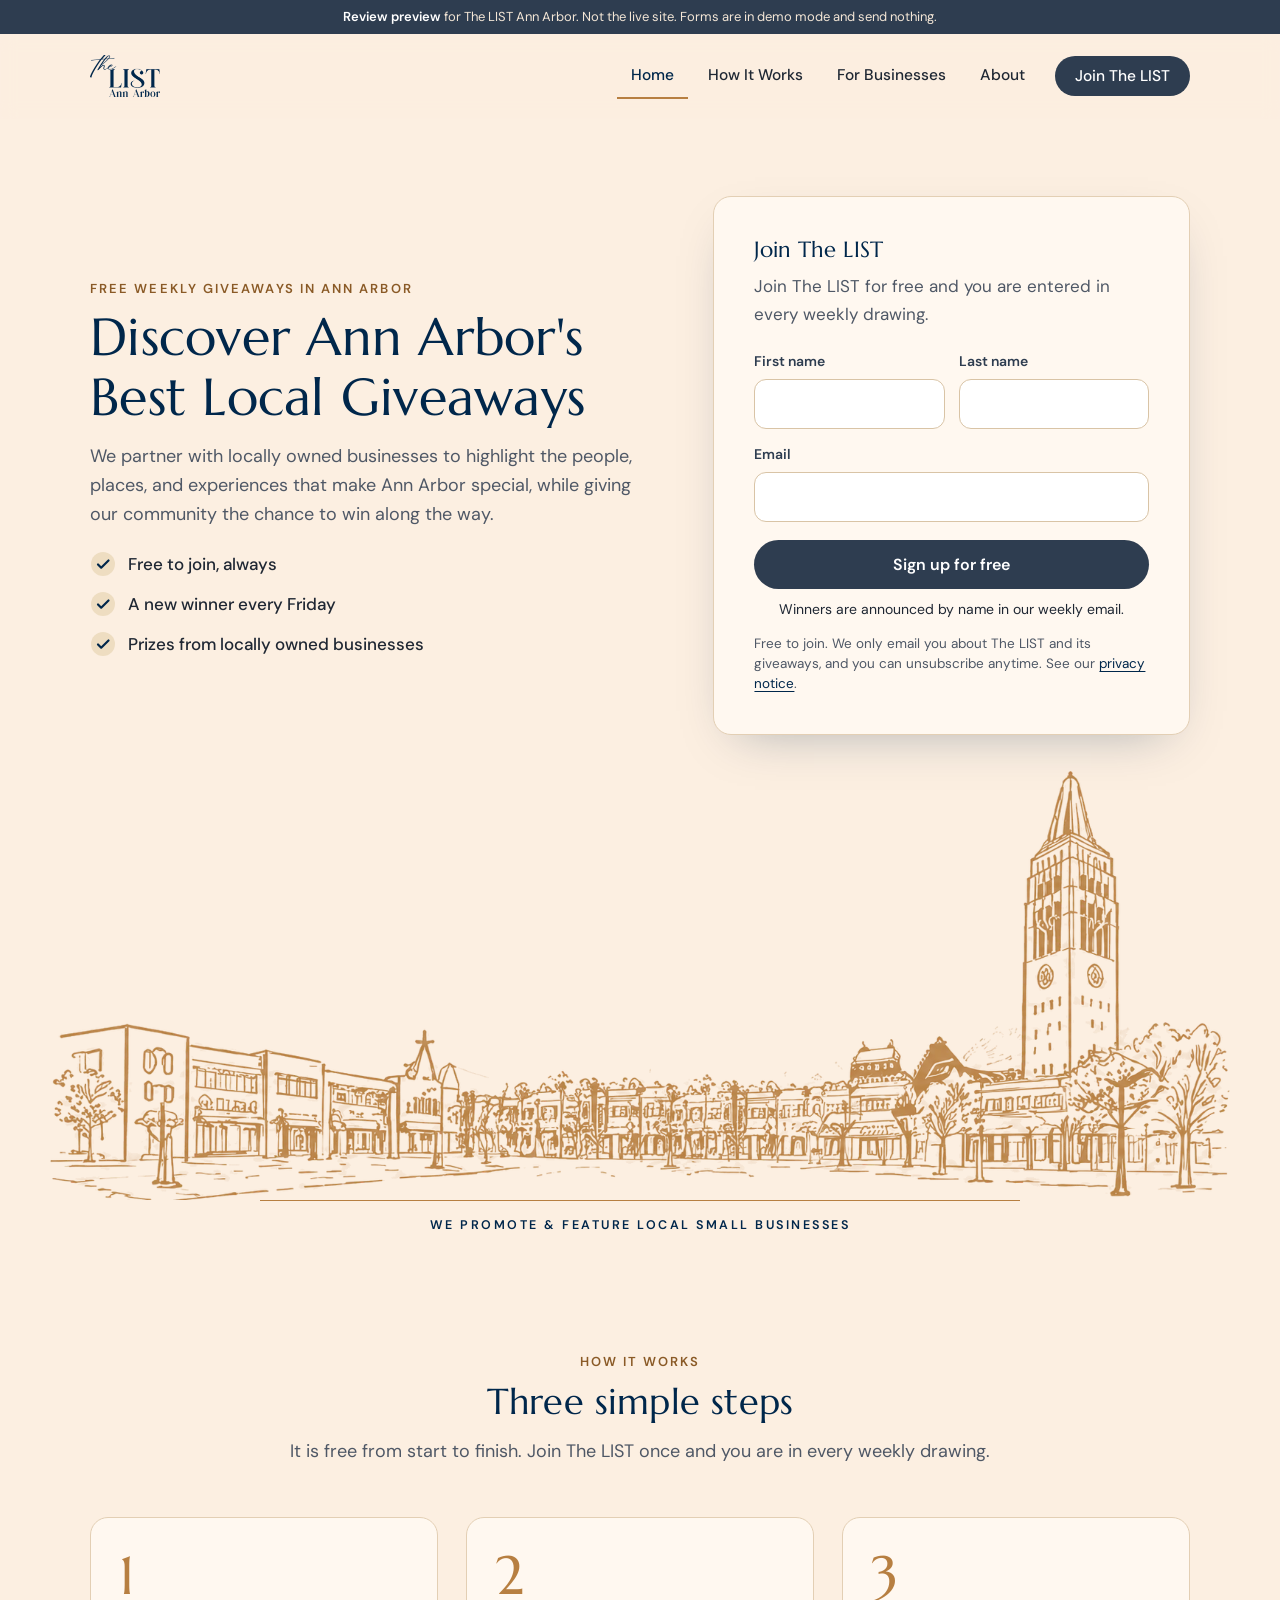
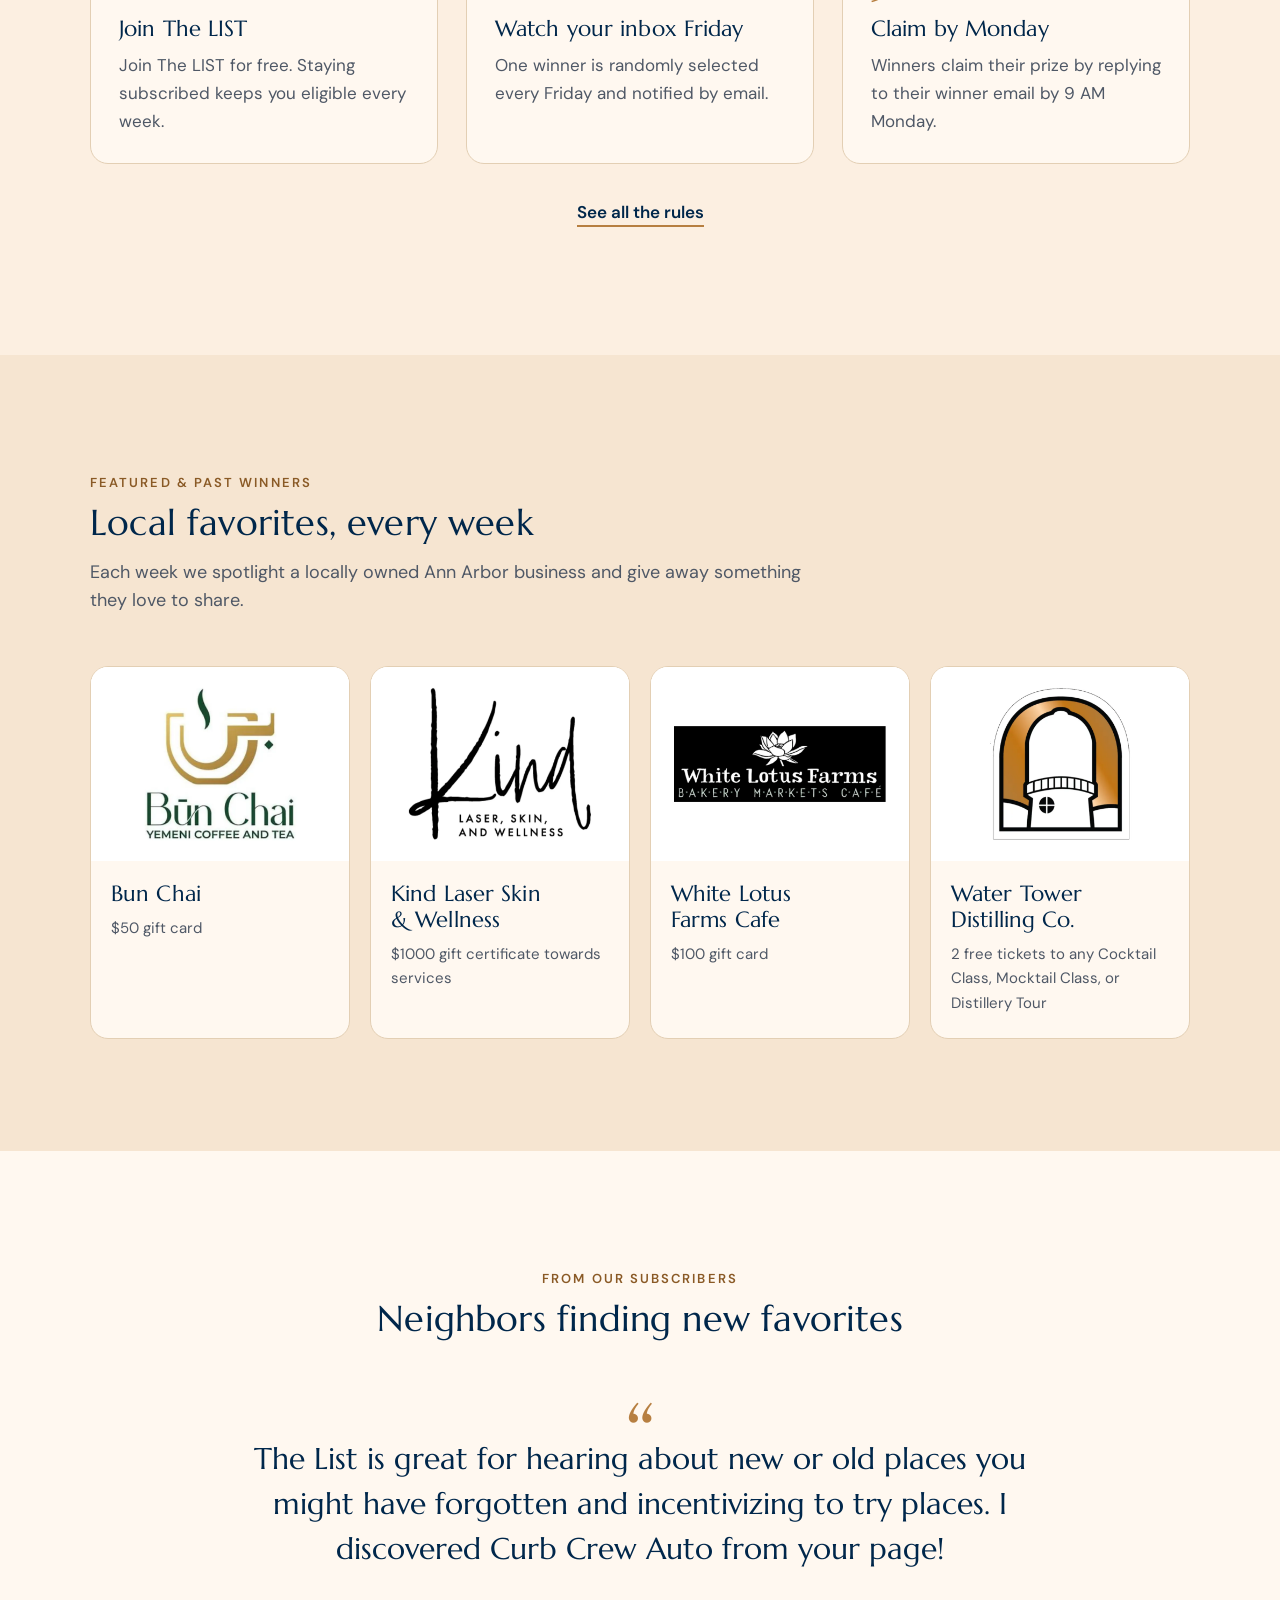
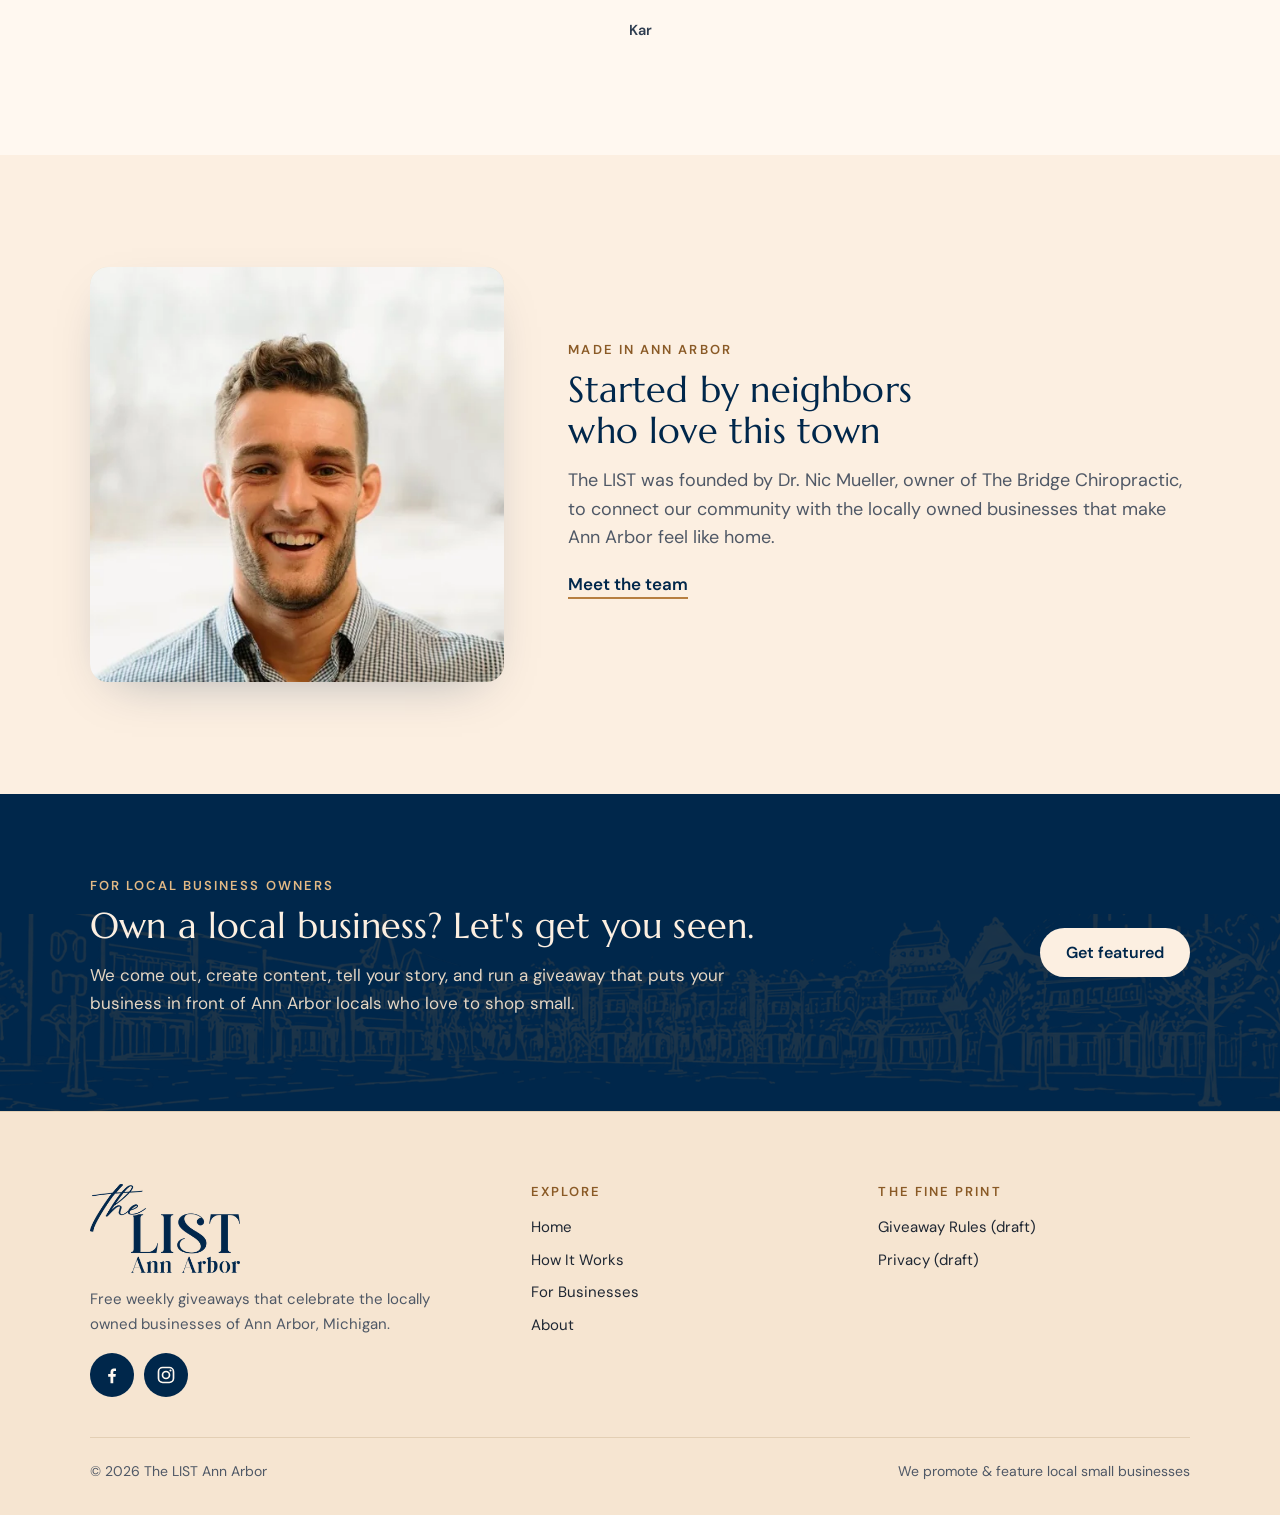
==== commit f7131f89: "Put real featured businesses and Kar's quote on the homepage (TL-2026-11-02d) Claim step is Monday. " ====
--- a/index.html
+++ b/index.html
@@ -93,47 +93,40 @@
     <div class="steps">
       <div class="step reveal"><span class="step-num">1</span><h3>Join The LIST</h3><p>Join The LIST for free. Staying subscribed keeps you eligible every week.</p></div>
       <div class="step reveal"><span class="step-num">2</span><h3>Watch your inbox Friday</h3><p>One winner is randomly selected every Friday and notified by email.</p></div>
-      <div class="step reveal"><span class="step-num">3</span><h3>Claim by 9&nbsp;AM&nbsp;Monday</h3><p>Reply to your winner email by 9 AM Monday to claim your prize. Unclaimed prizes may be added to a future giveaway.</p></div>
+      <div class="step reveal"><span class="step-num">3</span><h3>Claim by Monday</h3><p>Winners claim their prize by replying to their winner email by 9 AM Monday.</p></div>
     </div>
     <p class="steps-foot center"><a class="text-link" href="how-the-list-works.html">See all the rules</a></p>
   </div>
 </section>
 
 <section class="section band-lo" aria-labelledby="feat-h">
-  <!-- PLACEHOLDER STRIP: sample categories only. Replace with real featured businesses / past winners (photo, name, prize, week) once The LIST shares them. -->
   <div class="wrap">
     <div class="section-head reveal"><span class="eyebrow">Featured &amp; past winners</span><h2 id="feat-h">Local favorites, every week</h2><p class="lead">Each week we spotlight a locally owned Ann Arbor business and give away something they love to share.</p></div>
     <div class="featured">
       <article class="feature reveal">
-        <div class="feature-art"><svg viewBox="0 0 64 64" aria-hidden="true"><path fill="none" stroke="#B77F41" stroke-width="2.2" stroke-linecap="round" stroke-linejoin="round" d="M12 26h32v12a14 14 0 0 1-14 14h-4a14 14 0 0 1-14-14z"/><path fill="none" stroke="#B77F41" stroke-width="2.2" stroke-linecap="round" stroke-linejoin="round" d="M44 30h4a6 6 0 0 1 0 12h-5"/><path fill="none" stroke="#B77F41" stroke-width="2.2" stroke-linecap="round" stroke-linejoin="round" d="M22 12c-2 3 2 5 0 8M30 10c-2 3 2 5 0 8M38 12c-2 3 2 5 0 8"/></svg><span class="chip">Sample</span></div>
-        <div class="feature-body"><h3>Coffee &amp; cafés</h3><p>Prize example: a $50 gift card</p></div>
+        <div class="feature-art"><img src="assets/img/bun-chai.webp" width="960" height="720" alt="Bun Chai" loading="lazy"></div>
+        <div class="feature-body"><h3>Bun Chai</h3><p>$50 gift card</p></div>
       </article>
       <article class="feature reveal">
-        <div class="feature-art"><svg viewBox="0 0 64 64" aria-hidden="true"><path fill="none" stroke="#B77F41" stroke-width="2.2" stroke-linecap="round" stroke-linejoin="round" d="M14 50C14 26 30 14 52 12c0 24-14 38-34 38"/><path fill="none" stroke="#B77F41" stroke-width="2.2" stroke-linecap="round" stroke-linejoin="round" d="M14 50c10-12 18-20 28-28"/></svg><span class="chip">Sample</span></div>
-        <div class="feature-body"><h3>Health &amp; wellness</h3><p>Prize example: a free service</p></div>
+        <div class="feature-art"><img src="assets/img/kind-laser-skin.webp" width="960" height="720" alt="Kind Laser Skin &amp; Wellness" loading="lazy"></div>
+        <div class="feature-body"><h3>Kind Laser Skin &amp; Wellness</h3><p>$1000 gift certificate towards services</p></div>
       </article>
       <article class="feature reveal">
-        <div class="feature-art"><svg viewBox="0 0 64 64" aria-hidden="true"><path fill="none" stroke="#B77F41" stroke-width="2.2" stroke-linecap="round" stroke-linejoin="round" d="M20 10v16a6 6 0 0 0 12 0V10M26 10v44"/><path fill="none" stroke="#B77F41" stroke-width="2.2" stroke-linecap="round" stroke-linejoin="round" d="M44 54V10c-6 4-8 12-8 20h8"/></svg><span class="chip">Sample</span></div>
-        <div class="feature-body"><h3>Local restaurants</h3><p>Prize example: dinner for two</p></div>
+        <div class="feature-art"><img src="assets/img/white-lotus-farms-cafe.webp" width="960" height="720" alt="White Lotus Farms Cafe" loading="lazy"></div>
+        <div class="feature-body"><h3>White Lotus Farms Cafe</h3><p>$100 gift card</p></div>
       </article>
       <article class="feature reveal">
-        <div class="feature-art"><svg viewBox="0 0 64 64" aria-hidden="true"><path fill="none" stroke="#B77F41" stroke-width="2.2" stroke-linecap="round" stroke-linejoin="round" d="M8 20h48v8a5 5 0 0 0 0 10v8H8v-8a5 5 0 0 0 0-10z"/><path fill="none" stroke="#B77F41" stroke-width="2.2" stroke-linecap="round" stroke-linejoin="round" d="M40 20v26" stroke-dasharray="3 4"/><path fill="none" stroke="#B77F41" stroke-width="2.2" stroke-linecap="round" stroke-linejoin="round" d="M18 30h14M18 37h10"/></svg><span class="chip">Sample</span></div>
-        <div class="feature-body"><h3>Shops &amp; experiences</h3><p>Prize example: a local experience</p></div>
+        <div class="feature-art"><img src="assets/img/water-tower-distilling.webp" width="960" height="720" alt="Water Tower Distilling Co." loading="lazy"></div>
+        <div class="feature-body"><h3>Water Tower Distilling Co.</h3><p>2 free tickets to any Cocktail Class, Mocktail Class, or Distillery Tour</p></div>
       </article>
     </div>
-    <p class="placeholder-note">Preview placeholder: real featured businesses and past winners will appear here.</p>
   </div>
 </section>
 
 <section class="section band-hi" aria-labelledby="quotes-h">
-  <!-- PLACEHOLDER TESTIMONIALS: copied from Ashley's mockup. Confirm these are real subscriber quotes (and OK to publish with first names) before launch. -->
   <div class="wrap">
     <div class="section-head center reveal"><span class="eyebrow">From our subscribers</span><h2 id="quotes-h">Neighbors finding new favorites</h2></div>
-    <div class="quotes reveal">
-      <figure class="quote"><blockquote><p>I started following The LIST and it&#x27;s actually been really helpful for finding new local places I wouldn&#x27;t have heard about otherwise.</p></blockquote><figcaption>Megan</figcaption></figure>
-      <figure class="quote"><blockquote><p>I won a giveaway and ended up finding a new favorite spot in Ann Arbor that I now visit all the time.</p></blockquote><figcaption>Jordan</figcaption></figure>
-      <figure class="quote"><blockquote><p>I like that it&#x27;s an easy way to discover local businesses I might not come across on my own, and the giveaways are a nice bonus.</p></blockquote><figcaption>Chris</figcaption></figure>
-    </div>
+    <figure class="quote quote-solo reveal"><blockquote><p>The List is great for hearing about new or old places you might have forgotten and incentivizing to try places. I discovered Curb Crew Auto from your page!</p></blockquote><figcaption>Kar</figcaption></figure>
   </div>
 </section>
 
--- a/assets/site.css
+++ b/assets/site.css
@@ -127,9 +127,10 @@
 .odds{font-family:var(--serif);font-size:18px;font-weight:400;color:var(--navy);margin-top:30px}
 
 /* featured strip */
-.featured{display:grid;grid-template-columns:repeat(4,1fr);gap:20px}
-.feature{background:var(--cream-hi);border:1px solid var(--line);border-radius:var(--radius);overflow:hidden;display:flex;flex-direction:column}
-.feature-art{aspect-ratio:4/3;background:linear-gradient(160deg,#F3E2CA,#EAD3B2);display:grid;place-items:center;position:relative}
+.featured{display:grid;grid-template-columns:repeat(4,minmax(0,1fr));gap:20px}
+.feature{background:var(--cream-hi);border:1px solid var(--line);border-radius:var(--radius);overflow:hidden;display:flex;flex-direction:column;min-width:0}
+.feature-art{aspect-ratio:4/3;background:#fff;position:relative;min-width:0;overflow:hidden}
+.feature-art img{position:absolute;inset:0;width:100%;height:100%;object-fit:contain}
 .feature-art svg{width:68px;height:68px}
 .chip{position:absolute;top:12px;left:12px;background:rgba(255,248,240,.92);color:var(--gold-text);font:600 11.5px/1 var(--sans);letter-spacing:.12em;text-transform:uppercase;padding:7px 10px;border-radius:999px}
 .feature-body{padding:20px 20px 22px}
@@ -210,7 +211,7 @@
 
 /* ---------- responsive ---------- */
 @media (max-width:1020px){
-  .featured{grid-template-columns:repeat(2,1fr)}
+  .featured{grid-template-columns:repeat(2,minmax(0,1fr))}
   .quotes{grid-template-columns:1fr;max-width:640px;margin:0 auto}
 }
 @media (max-width:900px){
@@ -239,7 +240,7 @@
   .header-row{min-height:72px;padding-top:12px;padding-bottom:12px}
   .brand img{width:70px}
   .form-grid{grid-template-columns:1fr}
-  .featured{grid-template-columns:1fr 1fr;gap:12px}
+  .featured{grid-template-columns:minmax(0,1fr) minmax(0,1fr);gap:12px}
   .feature-body{padding:14px 14px 16px}
   .feature-body p{font-size:13.5px}
   .feature-art svg{width:48px;height:48px}
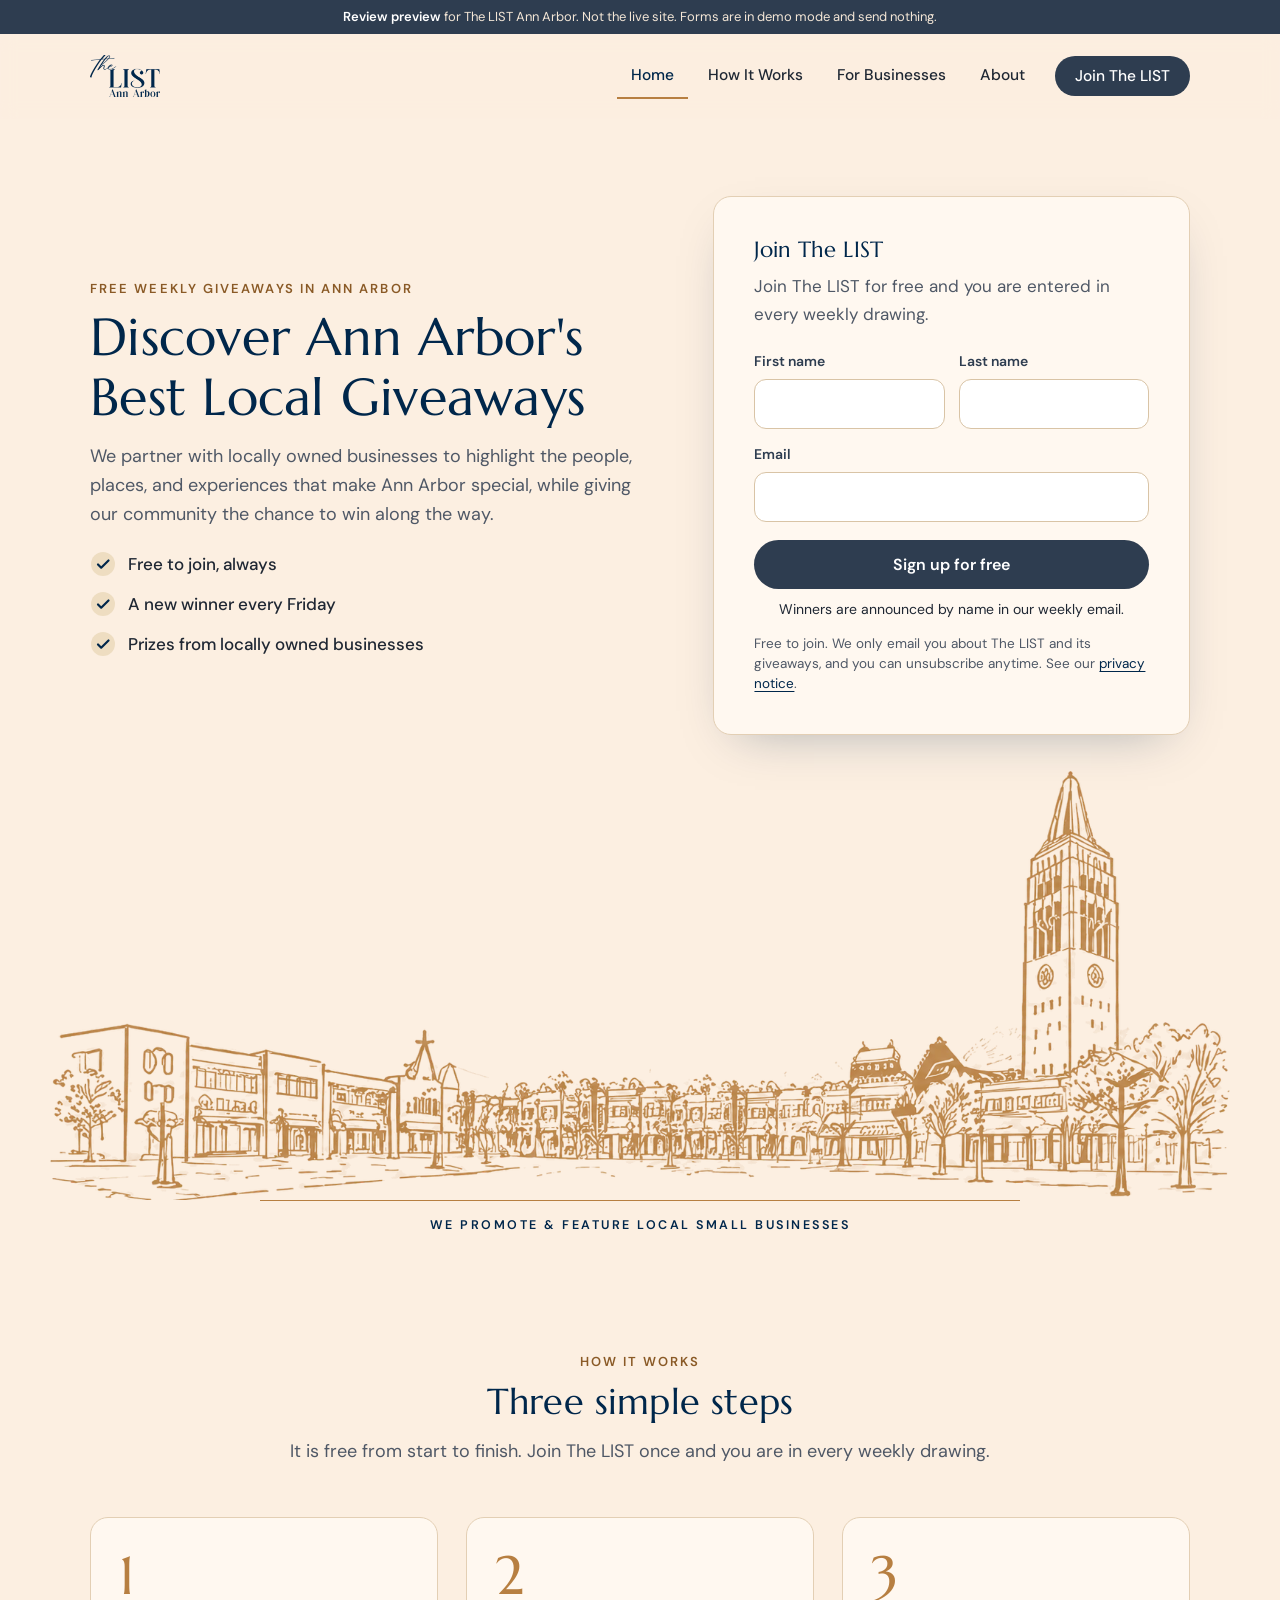
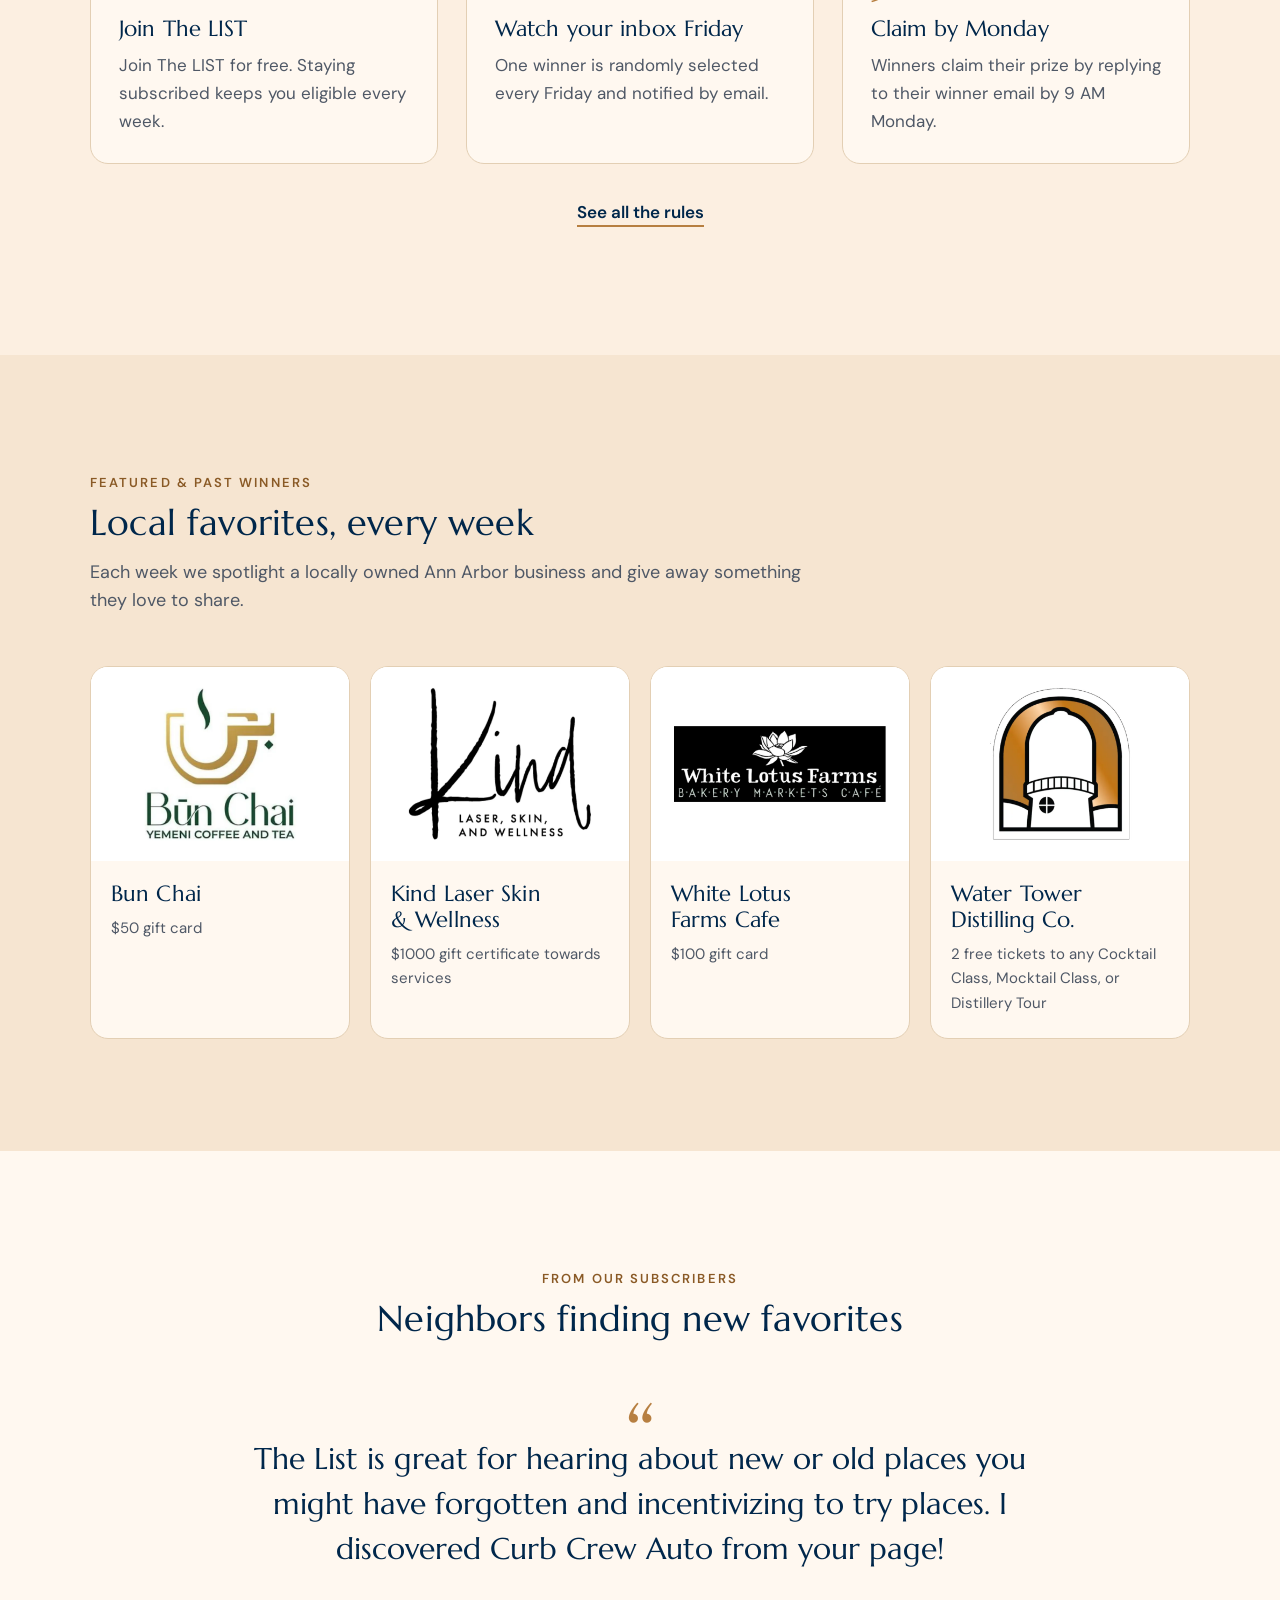
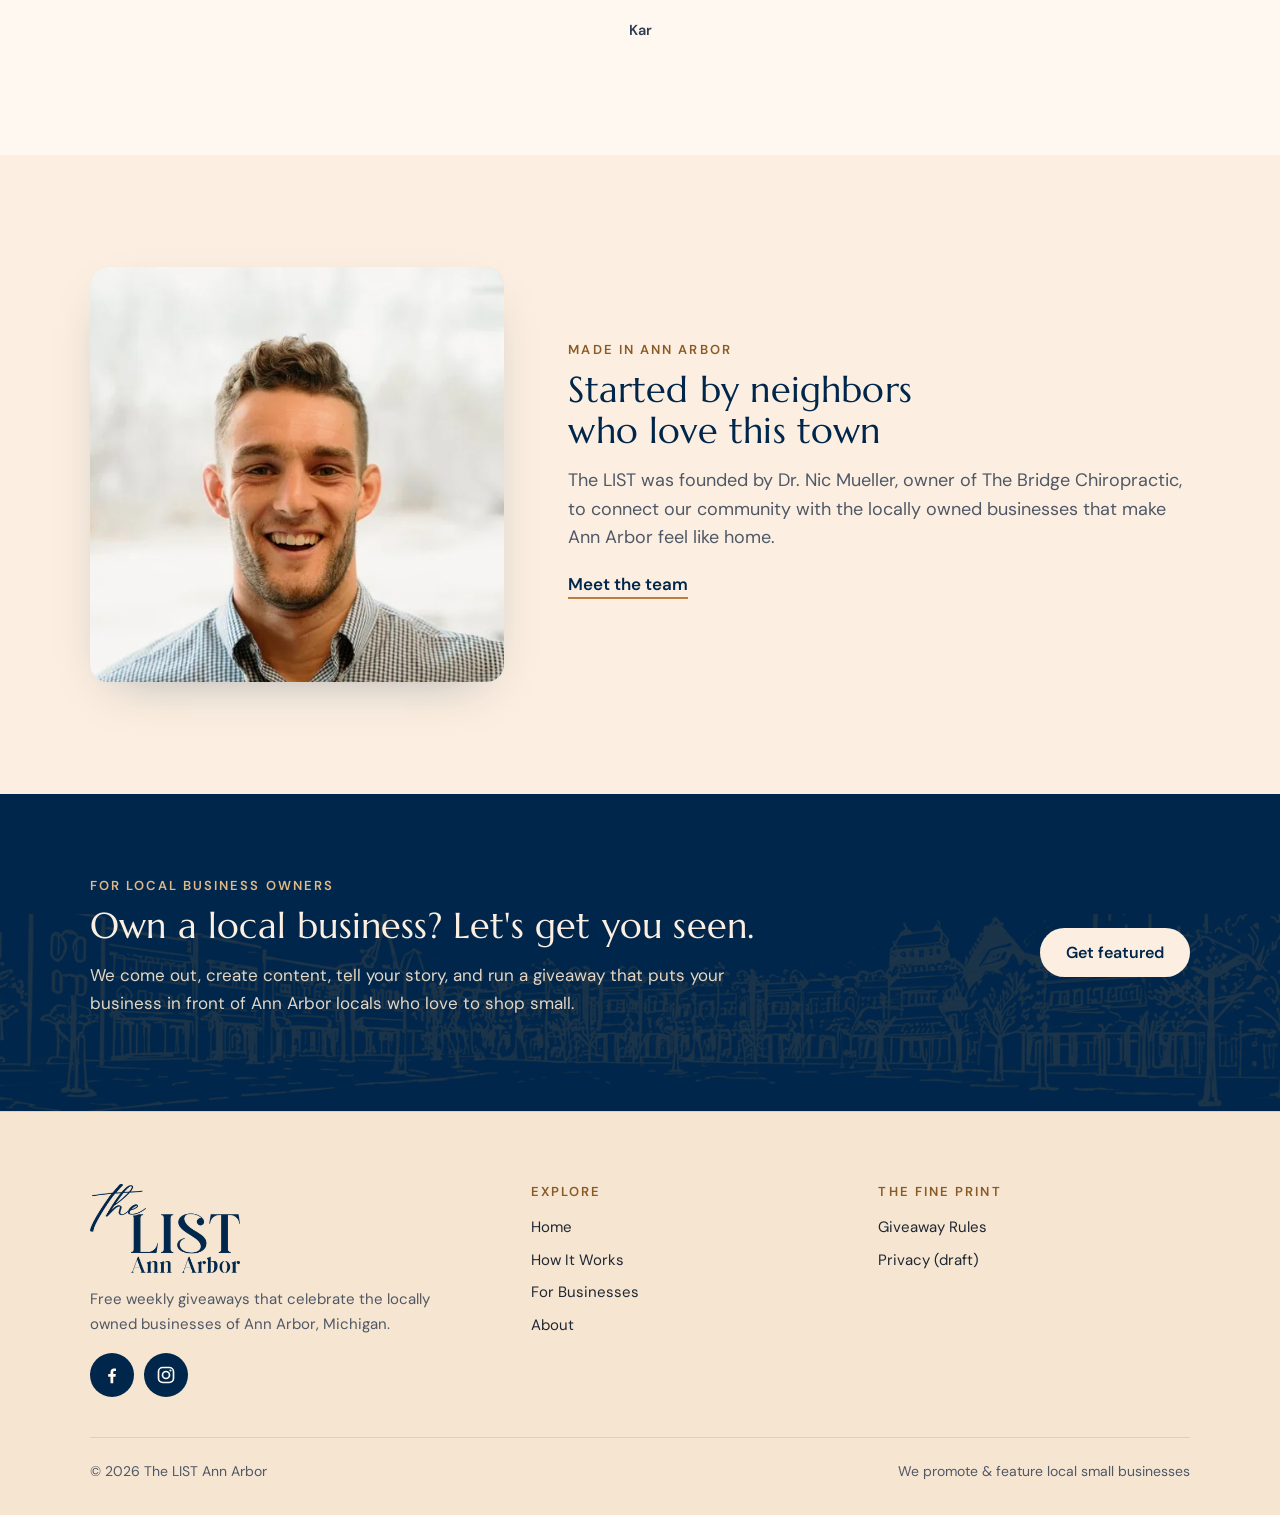
==== commit 2e50f507: "Fold giveaway rules into How It Works and remove the rules page (TL-2026-11-02e)" ====
--- a/index.html
+++ b/index.html
@@ -95,7 +95,7 @@
       <div class="step reveal"><span class="step-num">2</span><h3>Watch your inbox Friday</h3><p>One winner is randomly selected every Friday and notified by email.</p></div>
       <div class="step reveal"><span class="step-num">3</span><h3>Claim by Monday</h3><p>Winners claim their prize by replying to their winner email by 9 AM Monday.</p></div>
     </div>
-    <p class="steps-foot center"><a class="text-link" href="how-the-list-works.html">See all the rules</a></p>
+    <p class="steps-foot center"><a class="text-link" href="how-the-list-works.html#rules">See all the rules</a></p>
   </div>
 </section>
 
@@ -176,7 +176,7 @@
       <div>
         <h2>The fine print</h2>
         <ul>
-          <li><a href="giveaway-rules.html">Giveaway Rules (draft)</a></li>
+          <li><a href="how-the-list-works.html#rules">Giveaway Rules</a></li>
           <li><a href="privacy.html">Privacy (draft)</a></li>
         </ul>
         <!-- PLACEHOLDER: a contact email goes here once The LIST provides it. -->
--- a/assets/site.css
+++ b/assets/site.css
@@ -85,6 +85,8 @@
 .skyline img{width:100%;max-width:1180px;margin:0 auto}
 .skyline-caption{border-top:1px solid var(--gold);max-width:760px;margin:0 auto;padding:16px var(--pad) 0;text-align:center;font:600 12.5px/1.4 var(--sans);letter-spacing:.2em;text-transform:uppercase;color:var(--navy)}
 .hero-simple{padding:clamp(48px,7vw,96px) 0 clamp(24px,3vw,40px)}
+/* How It Works hero only: about 8px under the shared h1 (TL-2026-11-02c scale). */
+.hero-how h1{font-size:calc(var(--fs-h1) - 8px)}
 
 /* cards + forms */
 .card{background:var(--cream-hi);border:1px solid var(--line);border-radius:var(--radius);box-shadow:var(--shadow);padding:clamp(24px,3.4vw,40px)}
